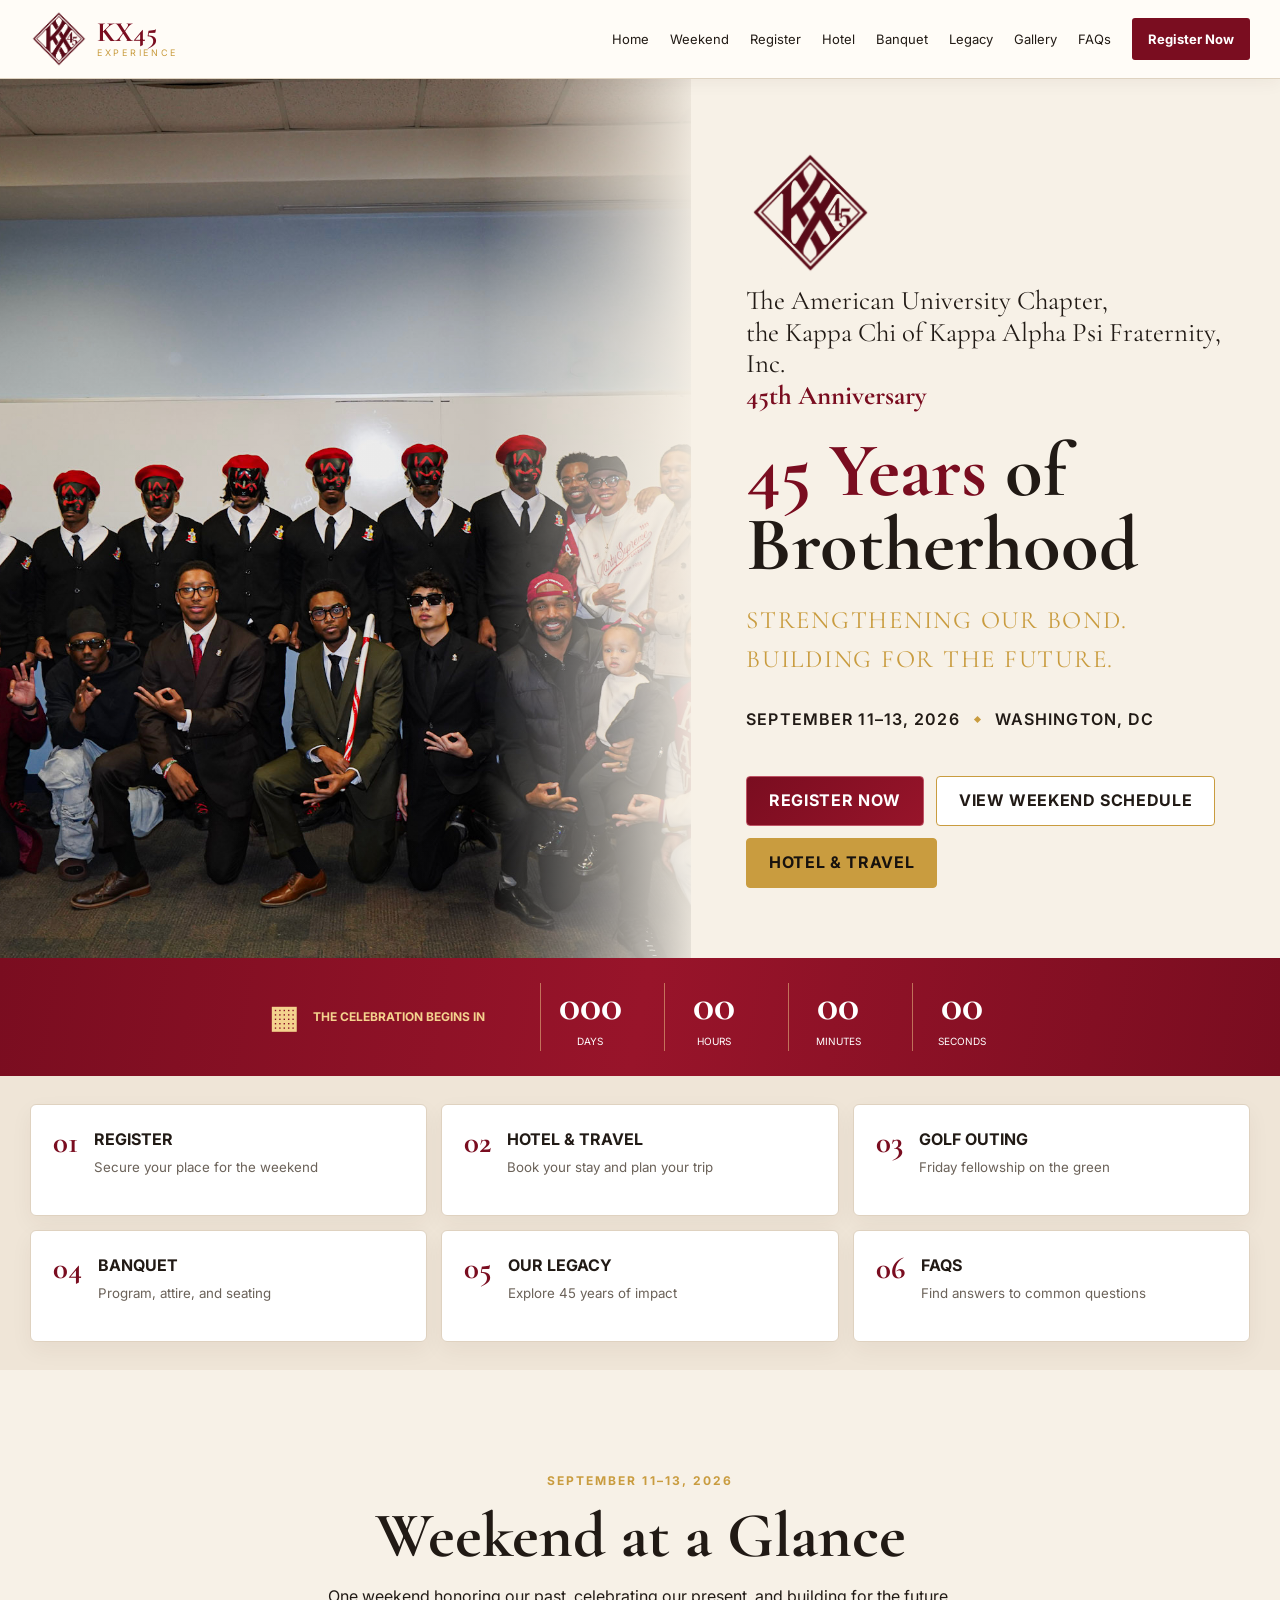
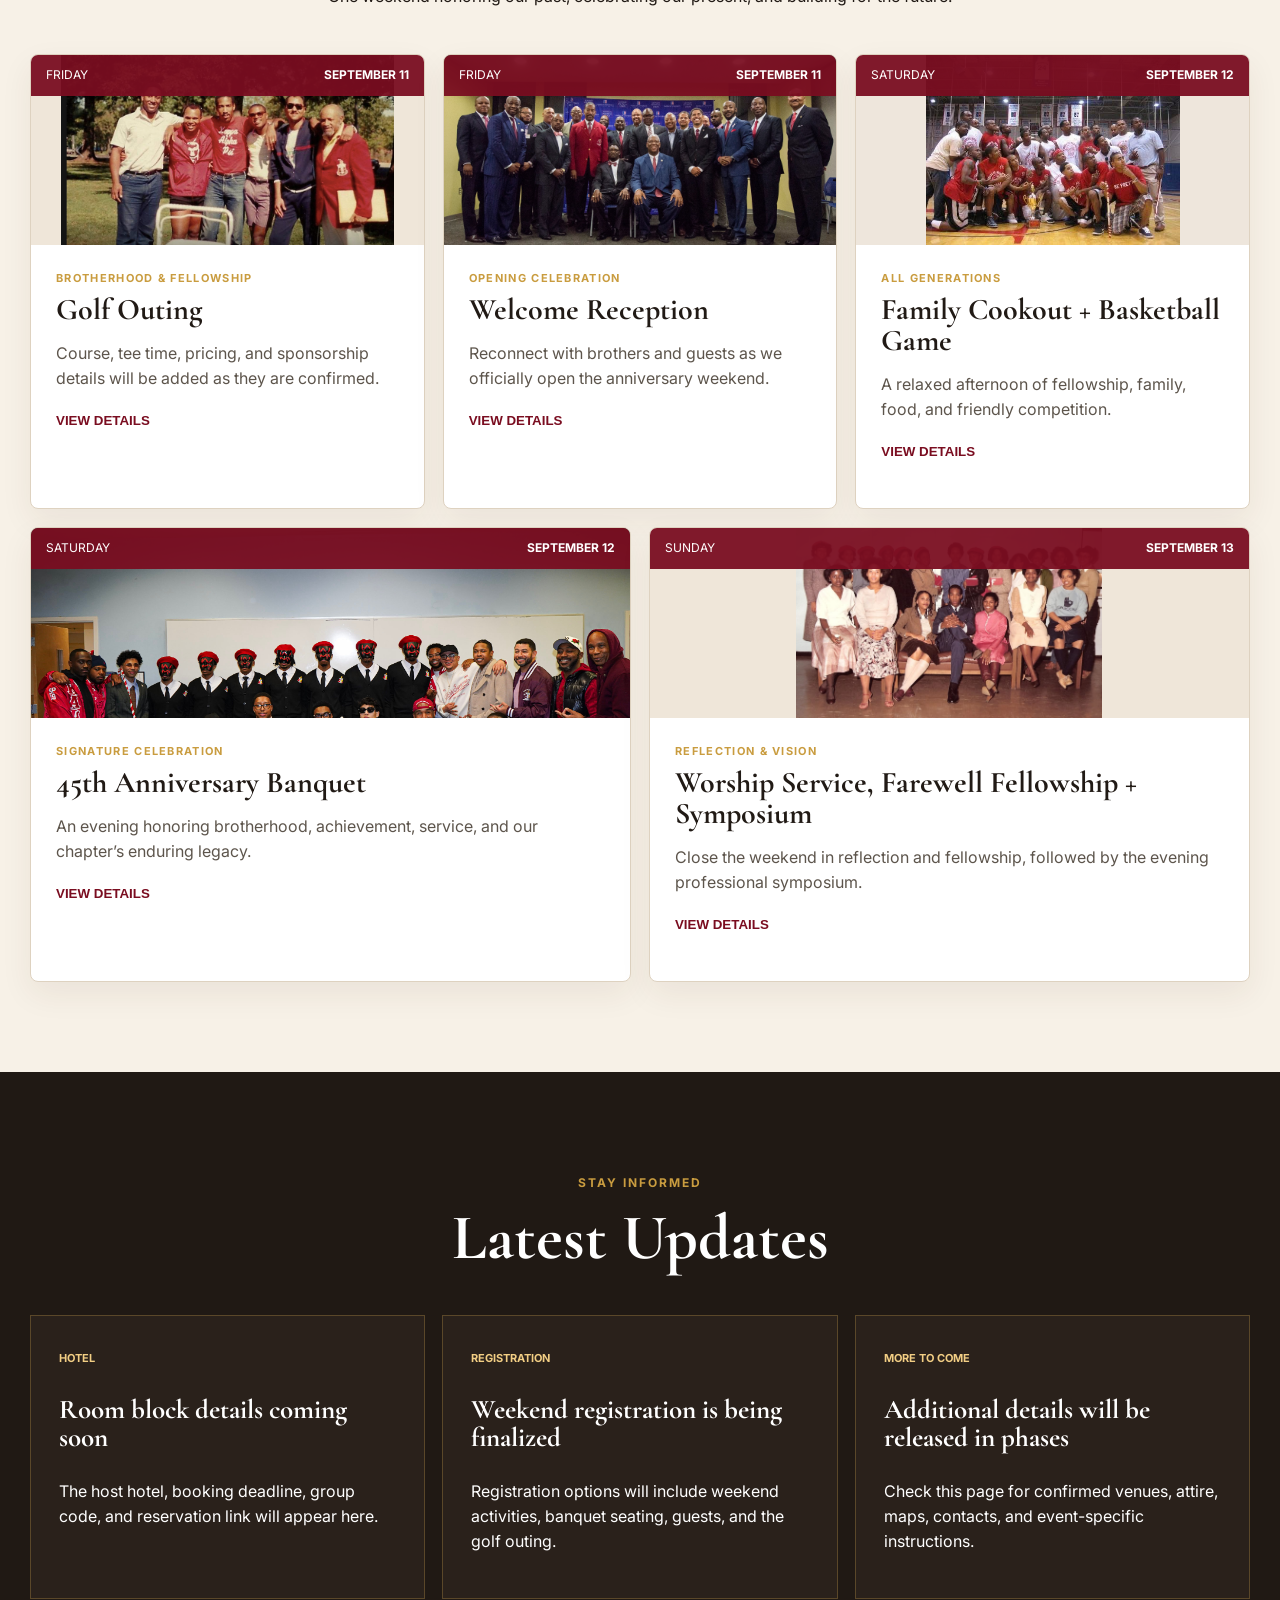
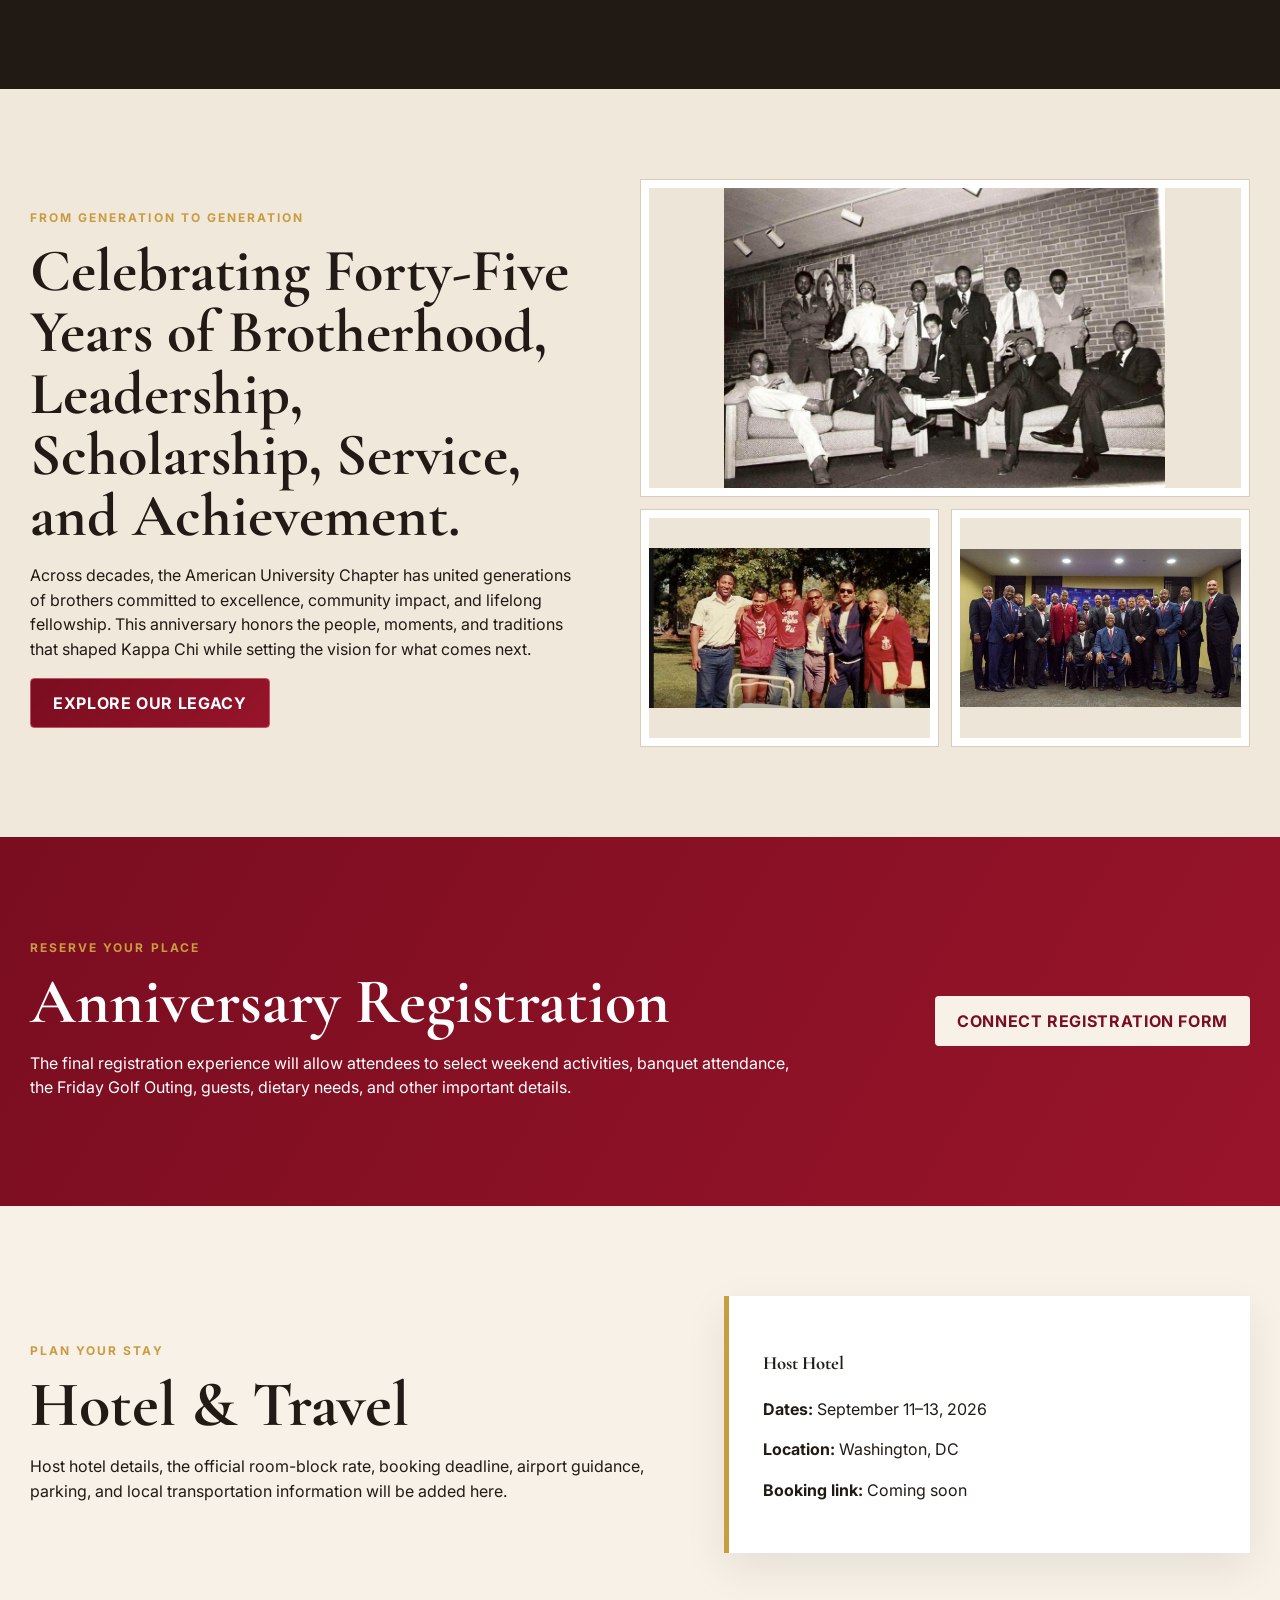
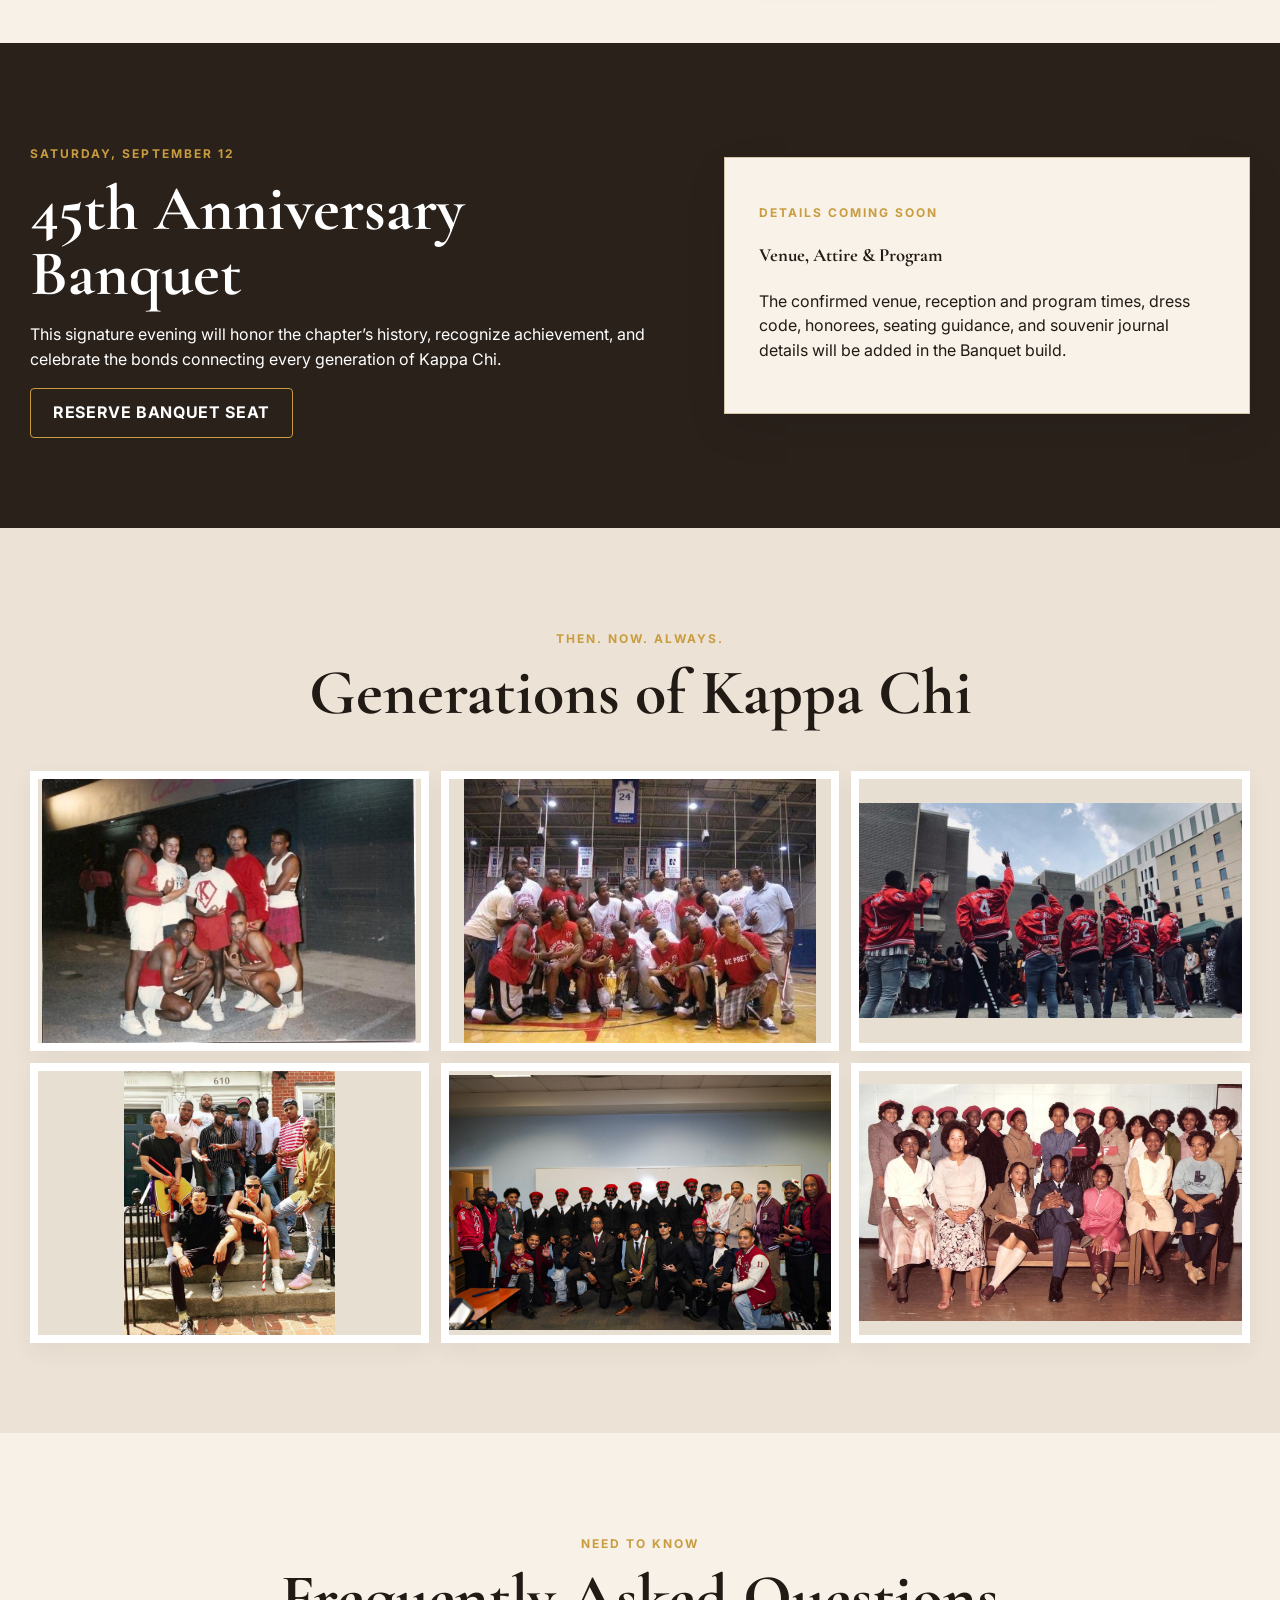
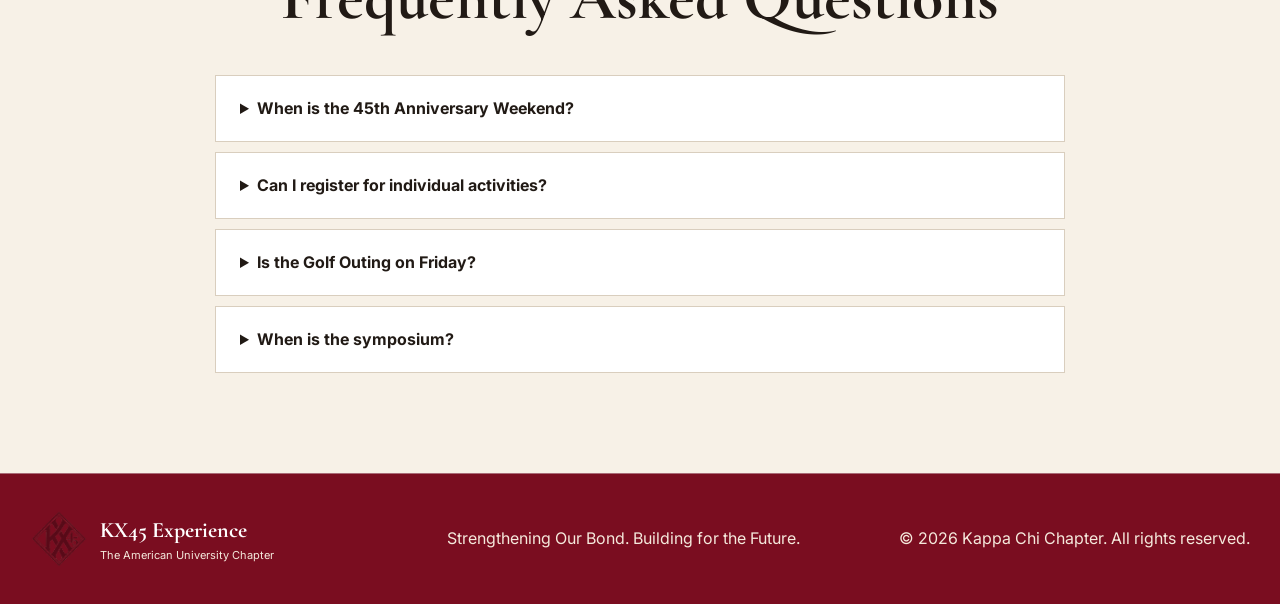
==== index.html @ 37401919 "Refine KX45 homepage visual design" ====
<!doctype html>
<html lang="en">
<head>
  <meta charset="utf-8">
  <meta name="viewport" content="width=device-width,initial-scale=1">
  <meta name="theme-color" content="#090909">
  <meta name="description" content="The official digital guide for the American University Chapter, the Kappa Chi of Kappa Alpha Psi Fraternity, Inc. 45th Anniversary Weekend.">
  <title>KX45 Experience | September 11–13, 2026</title>
  <link rel="preconnect" href="https://fonts.googleapis.com">
  <link rel="preconnect" href="https://fonts.gstatic.com" crossorigin>
  <link href="https://fonts.googleapis.com/css2?family=Cormorant+Garamond:wght@600;700&family=Inter:wght@400;500;600;700&display=swap" rel="stylesheet">
  <link rel="stylesheet" href="assets/styles.css">
  <script defer src="assets/script.js"></script>
</head>
<body>
<header class="site-header">
  <a class="brand" href="#home" aria-label="KX45 Experience home">
    <img src="assets/images/kx45-logo.png" alt="KX45 anniversary logo">
    <span><strong>KX45</strong><small>EXPERIENCE</small></span>
  </a>
  <button class="menu-toggle" aria-expanded="false" aria-controls="main-nav">Menu</button>
  <nav id="main-nav" class="main-nav" aria-label="Primary navigation">
    <a href="#home">Home</a>
    <a href="#schedule">Weekend</a>
    <a href="#registration">Register</a>
    <a href="#hotel">Hotel</a>
    <a href="#banquet">Banquet</a>
    <a href="#legacy">Legacy</a>
    <a href="#gallery">Gallery</a>
    <a href="#faqs">FAQs</a>
    <a class="nav-cta" href="#registration">Register Now</a>
  </nav>
</header>

<main>
<section id="home" class="hero">
  <div class="hero-image-wrap">
    <img src="assets/images/current-chapter.jpeg" alt="Kappa Chi chapter brothers gathered at American University">
    <div class="hero-image-fade"></div>
  </div>
  <div class="hero-content">
    <img class="hero-logo" src="assets/images/kx45-logo.png" alt="KX45 official 45th anniversary logo">
    <p class="official-title">The American University Chapter,<br>the Kappa Chi of Kappa Alpha Psi Fraternity, Inc.<br><strong>45th Anniversary</strong></p>
    <h1><span>45 Years</span> of Brotherhood</h1>
    <p class="theme">Strengthening Our Bond. Building for the Future.</p>
    <p class="event-meta"><span>September 11–13, 2026</span><i></i><span>Washington, DC</span></p>
    <div class="button-row">
      <a class="button primary" href="#registration">Register Now</a>
      <a class="button secondary dark-text" href="#schedule">View Weekend Schedule</a>
      <a class="button tertiary" href="#hotel">Hotel & Travel</a>
    </div>
  </div>
</section>

<section class="countdown" aria-label="Countdown to the anniversary weekend">
  <div class="countdown-label"><span class="calendar-icon">▦</span><p>The celebration begins in</p></div>
  <div class="countdown-grid" aria-live="polite">
    <div><strong id="days">000</strong><span>Days</span></div>
    <div><strong id="hours">00</strong><span>Hours</span></div>
    <div><strong id="minutes">00</strong><span>Minutes</span></div>
    <div><strong id="seconds">00</strong><span>Seconds</span></div>
  </div>
</section>

<section class="quick-links" aria-label="Quick access">
  <a href="#registration"><b>01</b><span><strong>Register</strong><small>Secure your place for the weekend</small></span></a>
  <a href="#hotel"><b>02</b><span><strong>Hotel & Travel</strong><small>Book your stay and plan your trip</small></span></a>
  <a href="#schedule"><b>03</b><span><strong>Golf Outing</strong><small>Friday fellowship on the green</small></span></a>
  <a href="#banquet"><b>04</b><span><strong>Banquet</strong><small>Program, attire, and seating</small></span></a>
  <a href="#legacy"><b>05</b><span><strong>Our Legacy</strong><small>Explore 45 years of impact</small></span></a>
  <a href="#faqs"><b>06</b><span><strong>FAQs</strong><small>Find answers to common questions</small></span></a>
</section>

<section id="schedule" class="section light-section">
  <div class="section-heading">
    <p class="eyebrow">September 11–13, 2026</p>
    <h2>Weekend at a Glance</h2>
    <p>One weekend honoring our past, celebrating our present, and building for the future.</p>
  </div>
  <div class="schedule-grid">
    <article class="event-card featured-photo photo-golf">
      <div class="event-day"><span>Friday</span><strong>September 11</strong></div>
      <div class="event-body">
        <p class="event-type">Brotherhood & Fellowship</p>
        <h3>Golf Outing</h3>
        <p>Course, tee time, pricing, and sponsorship details will be added as they are confirmed.</p>
        <button class="text-button" data-modal="golf">View details</button>
      </div>
    </article>
    <article class="event-card featured-photo photo-welcome">
      <div class="event-day"><span>Friday</span><strong>September 11</strong></div>
      <div class="event-body">
        <p class="event-type">Opening Celebration</p>
        <h3>Welcome Reception</h3>
        <p>Reconnect with brothers and guests as we officially open the anniversary weekend.</p>
        <button class="text-button" data-modal="welcome">View details</button>
      </div>
    </article>
    <article class="event-card featured-photo photo-family">
      <div class="event-day"><span>Saturday</span><strong>September 12</strong></div>
      <div class="event-body">
        <p class="event-type">All Generations</p>
        <h3>Family Cookout + Basketball Game</h3>
        <p>A relaxed afternoon of fellowship, family, food, and friendly competition.</p>
        <button class="text-button" data-modal="family">View details</button>
      </div>
    </article>
    <article class="event-card featured-photo photo-banquet">
      <div class="event-day"><span>Saturday</span><strong>September 12</strong></div>
      <div class="event-body">
        <p class="event-type">Signature Celebration</p>
        <h3>45th Anniversary Banquet</h3>
        <p>An evening honoring brotherhood, achievement, service, and our chapter’s enduring legacy.</p>
        <button class="text-button" data-modal="banquet">View details</button>
      </div>
    </article>
    <article class="event-card featured-photo photo-sunday">
      <div class="event-day"><span>Sunday</span><strong>September 13</strong></div>
      <div class="event-body">
        <p class="event-type">Reflection & Vision</p>
        <h3>Worship Service, Farewell Fellowship + Symposium</h3>
        <p>Close the weekend in reflection and fellowship, followed by the evening professional symposium.</p>
        <button class="text-button" data-modal="sunday">View details</button>
      </div>
    </article>
  </div>
</section>

<section class="updates section dark-section">
  <div class="section-heading light">
    <p class="eyebrow">Stay Informed</p>
    <h2>Latest Updates</h2>
  </div>
  <div class="updates-grid">
    <article><span>Hotel</span><h3>Room block details coming soon</h3><p>The host hotel, booking deadline, group code, and reservation link will appear here.</p></article>
    <article><span>Registration</span><h3>Weekend registration is being finalized</h3><p>Registration options will include weekend activities, banquet seating, guests, and the golf outing.</p></article>
    <article><span>More to Come</span><h3>Additional details will be released in phases</h3><p>Check this page for confirmed venues, attire, maps, contacts, and event-specific instructions.</p></article>
  </div>
</section>

<section id="legacy" class="section legacy-section">
  <div class="legacy-copy">
    <p class="eyebrow">From Generation to Generation</p>
    <h2>Celebrating Forty-Five Years of Brotherhood, Leadership, Scholarship, Service, and Achievement.</h2>
    <p>Across decades, the American University Chapter has united generations of brothers committed to excellence, community impact, and lifelong fellowship. This anniversary honors the people, moments, and traditions that shaped Kappa Chi while setting the vision for what comes next.</p>
    <a class="button primary" href="#gallery">Explore Our Legacy</a>
  </div>
  <div class="legacy-collage" aria-label="Historic and current chapter photographs">
    <figure class="legacy-wide"><img src="assets/images/historic-lounge.jpg" alt="Historic Kappa Chi chapter photograph"></figure>
    <figure><img src="assets/images/historic-park.png" alt="Historic outdoor brotherhood photograph"></figure>
    <figure><img src="assets/images/leadership.jpeg" alt="Chapter leadership group photograph"></figure>
  </div>
</section>

<section id="registration" class="section registration-section">
  <div>
    <p class="eyebrow">Reserve Your Place</p>
    <h2>Anniversary Registration</h2>
    <p>The final registration experience will allow attendees to select weekend activities, banquet attendance, the Friday Golf Outing, guests, dietary needs, and other important details.</p>
  </div>
  <a class="button light-button" href="https://forms.google.com" target="_blank" rel="noopener">Connect Registration Form</a>
</section>

<section id="hotel" class="section light-section">
  <div class="split">
    <div>
      <p class="eyebrow">Plan Your Stay</p>
      <h2>Hotel & Travel</h2>
      <p>Host hotel details, the official room-block rate, booking deadline, airport guidance, parking, and local transportation information will be added here.</p>
    </div>
    <div class="info-panel">
      <h3>Host Hotel</h3>
      <p><strong>Dates:</strong> September 11–13, 2026</p>
      <p><strong>Location:</strong> Washington, DC</p>
      <p><strong>Booking link:</strong> Coming soon</p>
    </div>
  </div>
</section>

<section id="banquet" class="section banquet-section">
  <div class="split">
    <div>
      <p class="eyebrow">Saturday, September 12</p>
      <h2>45th Anniversary Banquet</h2>
      <p>This signature evening will honor the chapter’s history, recognize achievement, and celebrate the bonds connecting every generation of Kappa Chi.</p>
      <a class="button secondary" href="#registration">Reserve Banquet Seat</a>
    </div>
    <div class="banquet-card">
      <p class="eyebrow">Details Coming Soon</p>
      <h3>Venue, Attire & Program</h3>
      <p>The confirmed venue, reception and program times, dress code, honorees, seating guidance, and souvenir journal details will be added in the Banquet build.</p>
    </div>
  </div>
</section>

<section id="gallery" class="section gallery-section">
  <div class="section-heading">
    <p class="eyebrow">Then. Now. Always.</p>
    <h2>Generations of Kappa Chi</h2>
  </div>
  <div class="gallery-grid">
    <img src="assets/images/historic-yard.jpg" alt="Historic chapter gathering">
    <img src="assets/images/basketball.png" alt="Chapter basketball championship team">
    <img src="assets/images/yard-show.png" alt="Chapter members performing outdoors">
    <img src="assets/images/current-steps.jpeg" alt="Current chapter members gathered on steps">
    <img src="assets/images/current-chapter.jpeg" alt="Multigenerational chapter photograph">
    <img src="assets/images/historic-group.jpeg" alt="Historic chapter and campus community photograph">
  </div>
</section>

<section id="faqs" class="section light-section faq-section">
  <div class="section-heading">
    <p class="eyebrow">Need to Know</p>
    <h2>Frequently Asked Questions</h2>
  </div>
  <div class="accordion">
    <details><summary>When is the 45th Anniversary Weekend?</summary><p>The anniversary weekend will take place September 11–13, 2026, in Washington, DC.</p></details>
    <details><summary>Can I register for individual activities?</summary><p>The final registration options will be confirmed during the Registration build.</p></details>
    <details><summary>Is the Golf Outing on Friday?</summary><p>Yes. The Golf Outing is scheduled for Friday, September 11, 2026.</p></details>
    <details><summary>When is the symposium?</summary><p>The professional symposium is scheduled for Sunday evening, September 13, 2026.</p></details>
  </div>
</section>
</main>

<footer>
  <div class="footer-brand">
    <img src="assets/images/kx45-logo.png" alt="">
    <div><strong>KX45 Experience</strong><span>The American University Chapter</span></div>
  </div>
  <p>Strengthening Our Bond. Building for the Future.</p>
  <p>© 2026 Kappa Chi Chapter. All rights reserved.</p>
</footer>

<dialog id="event-dialog">
  <button class="dialog-close" aria-label="Close">×</button>
  <div id="dialog-content"></div>
</dialog>
</body>
</html>
---- assets/styles.css ----
:root{--black:#0a0a0a;--charcoal:#171717;--crimson:#7a0d20;--crimson2:#97142a;--gold:#c99c3f;--cream:#f7f1e7;--cream2:#efe5d7;--white:#fff;--ink:#211a15;--muted:#6c6258;--max:1220px}
*{box-sizing:border-box}html{scroll-behavior:smooth}body{margin:0;font-family:Inter,Arial,sans-serif;background:var(--cream);color:var(--ink);line-height:1.55}h1,h2,h3{font-family:"Cormorant Garamond",Georgia,serif}a{color:inherit}.site-header{position:sticky;top:0;z-index:40;display:flex;align-items:center;justify-content:space-between;gap:24px;padding:10px max(18px,calc((100vw - var(--max))/2));background:rgba(255,252,247,.97);color:var(--ink);border-bottom:1px solid #dfd3c1;box-shadow:0 4px 16px rgba(50,30,15,.05)}.brand{display:flex;align-items:center;gap:9px;text-decoration:none}.brand img{width:58px;height:58px;object-fit:contain}.brand span{display:flex;flex-direction:column}.brand strong{font:700 28px/1 "Cormorant Garamond",serif;color:var(--crimson)}.brand small{font-size:9px;letter-spacing:.3em;color:var(--gold)}.main-nav{display:flex;align-items:center;gap:21px}.main-nav a{text-decoration:none;font-size:13px}.nav-cta{padding:11px 16px;border-radius:3px;background:var(--crimson);color:white;font-weight:700}.menu-toggle{display:none;background:none;color:var(--ink);border:1px solid #b8aa98;padding:8px 12px}
.hero{position:relative;min-height:740px;display:grid;grid-template-columns:minmax(0,1.08fr) minmax(430px,.92fr);overflow:hidden;background:var(--cream);color:var(--ink)}.hero-image-wrap{position:relative;min-height:740px;background:#d8cec0;overflow:hidden}.hero-image-wrap img{width:100%;height:100%;object-fit:cover;object-position:center 28%;display:block}.hero-image-fade{position:absolute;inset:0;background:linear-gradient(90deg,rgba(0,0,0,.06),rgba(0,0,0,.08) 70%,rgba(247,241,231,.92) 100%)}.hero-content{position:relative;z-index:2;display:flex;flex-direction:column;justify-content:center;align-items:flex-start;text-align:left;padding:70px max(28px,calc((100vw - var(--max))/2)) 70px 55px}.hero-logo{width:128px;max-height:128px;object-fit:contain;margin-bottom:8px}.official-title{font-family:"Cormorant Garamond",serif;font-size:clamp(19px,2.1vw,28px);line-height:1.18;margin:0 0 22px;max-width:620px}.official-title strong{color:var(--crimson)}.hero h1{font-size:clamp(48px,6vw,80px);line-height:.96;margin:0}.hero h1 span{color:var(--crimson)}.theme{font-family:"Cormorant Garamond",serif;text-transform:uppercase;letter-spacing:.07em;color:var(--gold);font-size:clamp(18px,2vw,25px);margin:20px 0 12px}.event-meta{display:flex;align-items:center;gap:15px;text-transform:uppercase;letter-spacing:.07em;font-weight:600}.event-meta i{width:5px;height:5px;background:var(--gold);transform:rotate(45deg)}.button-row{display:flex;flex-wrap:wrap;gap:12px;margin-top:28px}.button{display:inline-flex;align-items:center;justify-content:center;min-height:50px;padding:0 22px;text-decoration:none;text-transform:uppercase;letter-spacing:.04em;font-weight:700;border-radius:4px}.primary{background:linear-gradient(135deg,var(--crimson),var(--crimson2));color:white;border:1px solid #be5364}.secondary{background:transparent;color:white;border:1px solid var(--gold)}.dark-text{color:var(--ink);background:white}.tertiary{background:var(--gold);color:#17120e;border:1px solid var(--gold)}
.countdown{display:flex;justify-content:center;align-items:center;gap:55px;padding:25px;background:linear-gradient(100deg,#7a0d20,#98142a,#7a0d20);color:white}.countdown-label{display:flex;align-items:center;gap:15px;color:#f4d28e;text-transform:uppercase;font-size:12px;font-weight:700}.calendar-icon{font-size:31px}.countdown-grid{display:grid;grid-template-columns:repeat(4,1fr);gap:24px}.countdown-grid div{min-width:100px;text-align:center;border-left:1px solid rgba(244,210,142,.5)}.countdown-grid strong{display:block;font:700 44px/1 "Cormorant Garamond",serif}.countdown-grid span{text-transform:uppercase;font-size:10px}
.quick-links{display:grid;grid-template-columns:repeat(3,1fr);gap:14px;padding:28px max(18px,calc((100vw - var(--max))/2));background:var(--cream2)}.quick-links a{display:flex;align-items:flex-start;gap:16px;min-height:112px;padding:22px;background:white;color:var(--ink);text-decoration:none;border:1px solid #dfd2c0;border-radius:6px;box-shadow:0 8px 22px rgba(55,35,20,.05)}.quick-links b{font:700 31px/1 "Cormorant Garamond",serif;color:var(--crimson)}.quick-links span{display:flex;flex-direction:column}.quick-links strong{text-transform:uppercase}.quick-links small{margin-top:5px;color:#6b6259}
.section{padding:90px max(18px,calc((100vw - var(--max))/2))}.light-section{background:var(--cream)}.dark-section{background:#201914;color:white}.section-heading{text-align:center;max-width:740px;margin:0 auto 45px}.section-heading.light{color:white}.eyebrow{text-transform:uppercase;letter-spacing:.17em;color:var(--gold);font-size:12px;font-weight:700}.section h2{font-size:clamp(42px,5vw,64px);line-height:1.02;margin:8px 0 16px}.schedule-grid{display:grid;grid-template-columns:repeat(6,1fr);gap:18px}.event-card{grid-column:span 2;position:relative;overflow:hidden;min-height:455px;border-radius:8px;background:#fff;border:1px solid #ded2c0;box-shadow:0 12px 32px rgba(70,45,25,.07)}.event-card:nth-child(4),.event-card:nth-child(5){grid-column:span 3}.featured-photo:before{content:"";display:block;height:190px;background-color:#ddd;background-size:cover;background-repeat:no-repeat}.photo-golf:before{background-image:url("images/historic-park.png");background-size:contain;background-position:center;background-color:#efe6d9}.photo-welcome:before{background-image:url("images/leadership.jpeg");background-position:center 34%}.photo-family:before{background-image:url("images/basketball.png");background-size:contain;background-position:center;background-color:#eee6dc}.photo-banquet:before{background-image:url("images/current-chapter.jpeg");background-position:center 26%}.photo-sunday:before{background-image:url("images/historic-group.jpeg");background-size:contain;background-position:center;background-color:#efe6d9}.event-day{position:absolute;top:0;left:0;right:0;display:flex;justify-content:space-between;padding:11px 15px;background:rgba(122,13,32,.94);color:white;text-transform:uppercase;font-size:12px}.event-body{padding:25px}.event-type{margin:0;color:var(--gold);font-size:11px;text-transform:uppercase;letter-spacing:.12em;font-weight:700}.event-body h3{font-size:30px;line-height:1.04;margin:7px 0 12px}.event-body p:not(.event-type){color:#5d554c}.text-button{border:0;background:none;padding:0;color:var(--crimson);text-transform:uppercase;font-weight:700;cursor:pointer}
.updates-grid{display:grid;grid-template-columns:repeat(3,1fr);gap:17px}.updates-grid article{padding:28px;border:1px solid rgba(215,170,75,.28);background:#2a211b}.updates-grid span{color:#f2ce84;text-transform:uppercase;font-size:11px;font-weight:700}.updates-grid h3{font-size:27px;line-height:1.05}
.legacy-section{display:grid;grid-template-columns:1fr 1.1fr;gap:55px;align-items:center;background:#f1e8dc}.legacy-copy h2{font-size:clamp(40px,4.7vw,61px)}.legacy-collage{display:grid;grid-template-columns:1fr 1fr;gap:12px}.legacy-collage figure{margin:0;background:white;border:1px solid #d9ccba;padding:8px}.legacy-collage .legacy-wide{grid-column:1/-1}.legacy-collage img{width:100%;height:220px;object-fit:contain;display:block;background:#eee5d9}.legacy-collage .legacy-wide img{height:300px}.registration-section{display:flex;justify-content:space-between;align-items:center;gap:40px;background:linear-gradient(120deg,#7a0d20,#98142a);color:white}.registration-section>div{max-width:760px}.light-button{background:var(--cream);color:var(--crimson)}
.split{display:grid;grid-template-columns:1.1fr .9fr;gap:50px;align-items:center}.info-panel,.banquet-card{padding:34px;background:white;border-left:5px solid var(--gold);box-shadow:0 15px 40px rgba(0,0,0,.08)}.banquet-section{background:#2a211b;color:white}.banquet-card{background:#f8f2e8;color:var(--ink);border:1px solid #d8c5a7}.gallery-section{background:#ece3d6}.gallery-grid{display:grid;grid-template-columns:repeat(3,1fr);gap:12px}.gallery-grid img{width:100%;height:280px;object-fit:contain;background:#e8dfd3;border:8px solid white;box-shadow:0 8px 22px rgba(55,35,20,.06)}.accordion{max-width:850px;margin:auto}.accordion details{background:white;border:1px solid #d9cebe;padding:20px 24px;margin-bottom:10px}.accordion summary{cursor:pointer;font-weight:700}
footer{display:grid;grid-template-columns:1fr 1fr 1fr;align-items:center;gap:30px;padding:35px max(18px,calc((100vw - var(--max))/2));background:#7a0d20;color:#f5e9dc;border-top:1px solid #a96b76}.footer-brand{display:flex;align-items:center;gap:12px}.footer-brand img{width:58px}.footer-brand div{display:flex;flex-direction:column}.footer-brand strong{font-family:"Cormorant Garamond",serif;color:white;font-size:22px}.footer-brand span{font-size:11px}footer p:last-child{text-align:right}
dialog{width:min(620px,calc(100% - 30px));border:1px solid var(--gold);background:#fff;color:var(--ink);padding:34px}dialog::backdrop{background:rgba(0,0,0,.72)}.dialog-close{float:right;border:0;background:none;color:var(--ink);font-size:30px;cursor:pointer}
@media(max-width:970px){.menu-toggle{display:block}.main-nav{position:absolute;top:79px;left:0;right:0;display:none;flex-direction:column;align-items:stretch;padding:20px;background:#fff;border-bottom:1px solid #ddd}.main-nav.open{display:flex}.hero{grid-template-columns:1fr}.hero-image-wrap{min-height:460px}.hero-image-fade{background:linear-gradient(180deg,rgba(0,0,0,.02),rgba(247,241,231,.96))}.hero-content{padding:45px 28px 65px;align-items:center;text-align:center}.button-row{justify-content:center}.quick-links{grid-template-columns:repeat(2,1fr)}.schedule-grid{grid-template-columns:repeat(2,1fr)}.event-card,.event-card:nth-child(4),.event-card:nth-child(5){grid-column:span 1}.updates-grid,.legacy-section,.split{grid-template-columns:1fr}.registration-section{flex-direction:column;align-items:flex-start}.gallery-grid{grid-template-columns:repeat(2,1fr)}footer{grid-template-columns:1fr}footer p:last-child{text-align:left}}
@media(max-width:600px){.site-header{padding:8px 14px}.brand img{width:47px;height:47px}.brand strong{font-size:23px}.hero-image-wrap{min-height:330px}.hero-image-wrap img{object-position:center 28%}.hero-content{padding:35px 18px 55px}.hero-logo{width:105px}.official-title{font-size:18px}.hero h1{font-size:52px}.event-meta{flex-direction:column;gap:5px}.event-meta i{display:none}.button-row{display:grid;width:100%}.button{width:100%}.countdown{flex-direction:column;gap:10px}.countdown-grid{width:100%;gap:4px}.countdown-grid div{min-width:0}.countdown-grid strong{font-size:32px}.quick-links{grid-template-columns:1fr;padding:14px}.section{padding:65px 17px}.schedule-grid{grid-template-columns:1fr}.event-card{min-height:430px}.updates-grid{grid-template-columns:1fr}.legacy-collage{grid-template-columns:1fr}.legacy-collage .legacy-wide{grid-column:auto}.legacy-collage img,.legacy-collage .legacy-wide img{height:auto;max-height:320px}.gallery-grid{grid-template-columns:1fr}.gallery-grid img{height:auto;max-height:420px}}
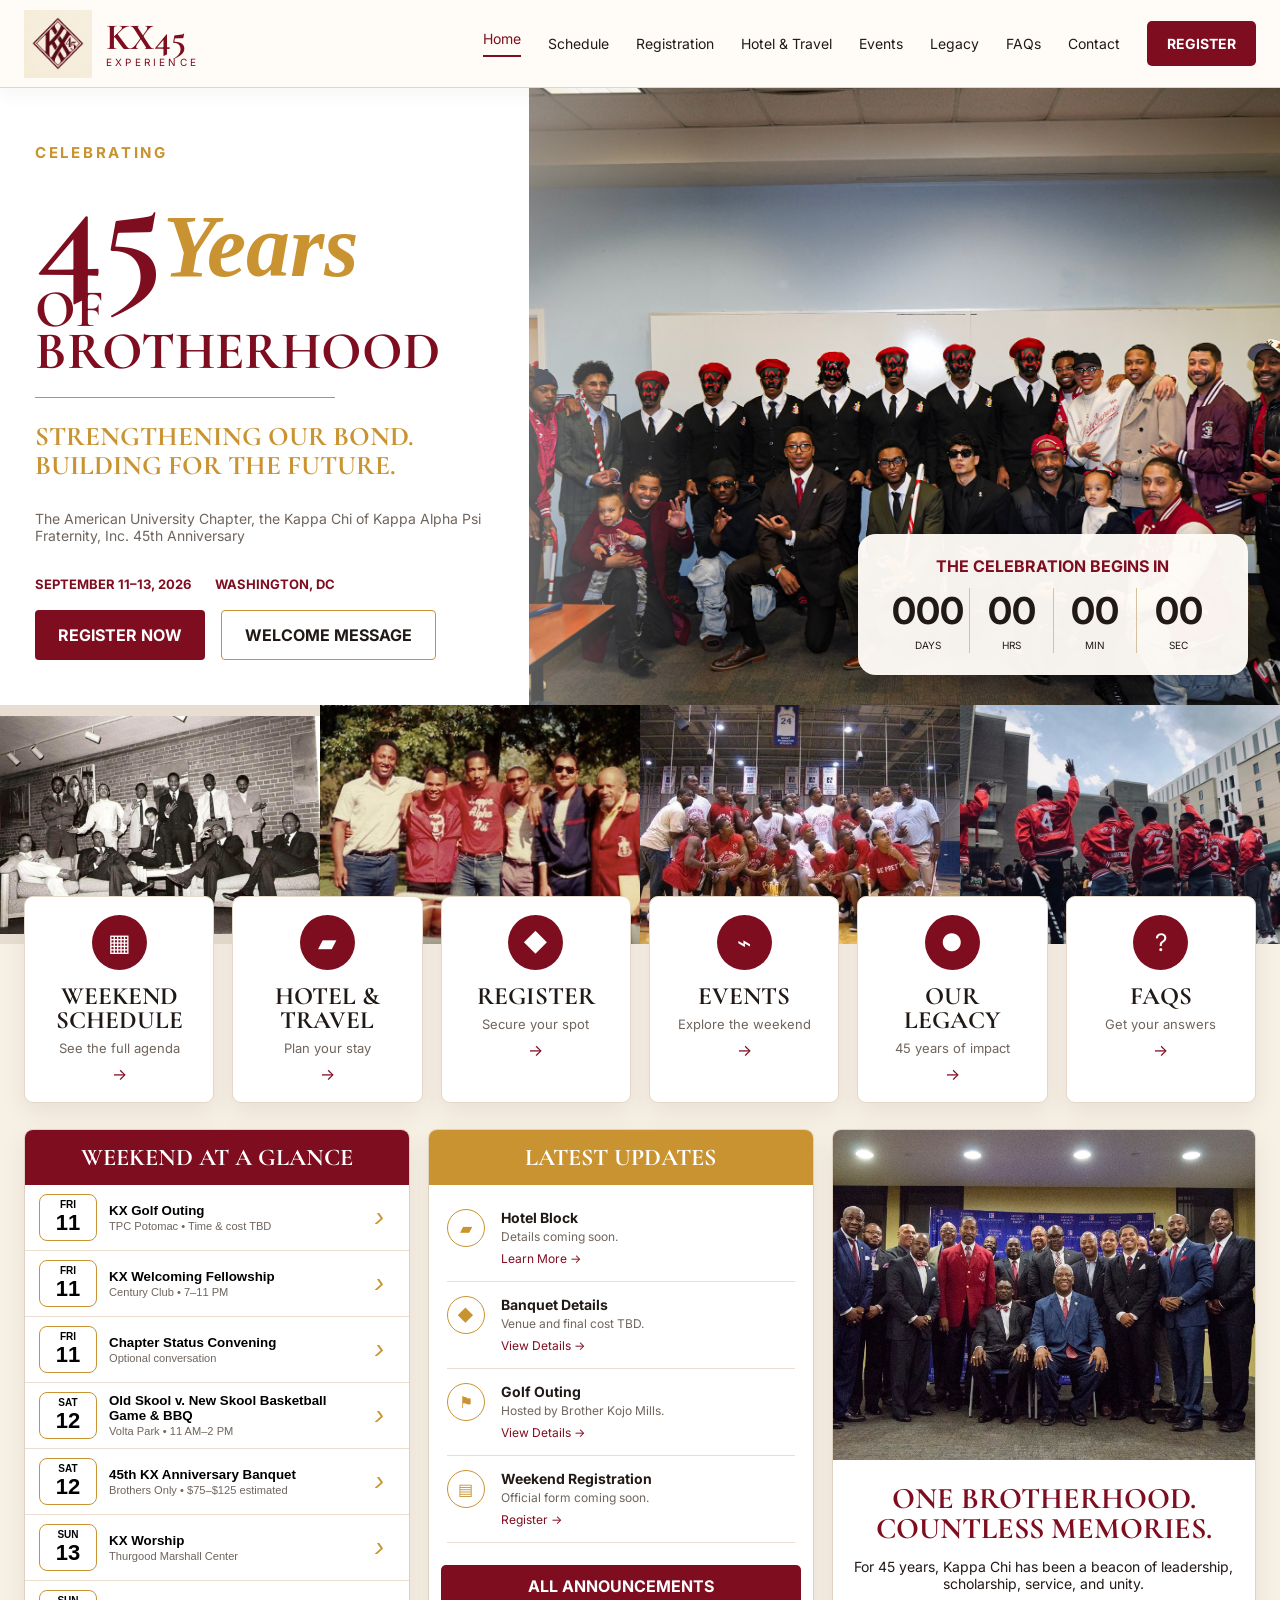
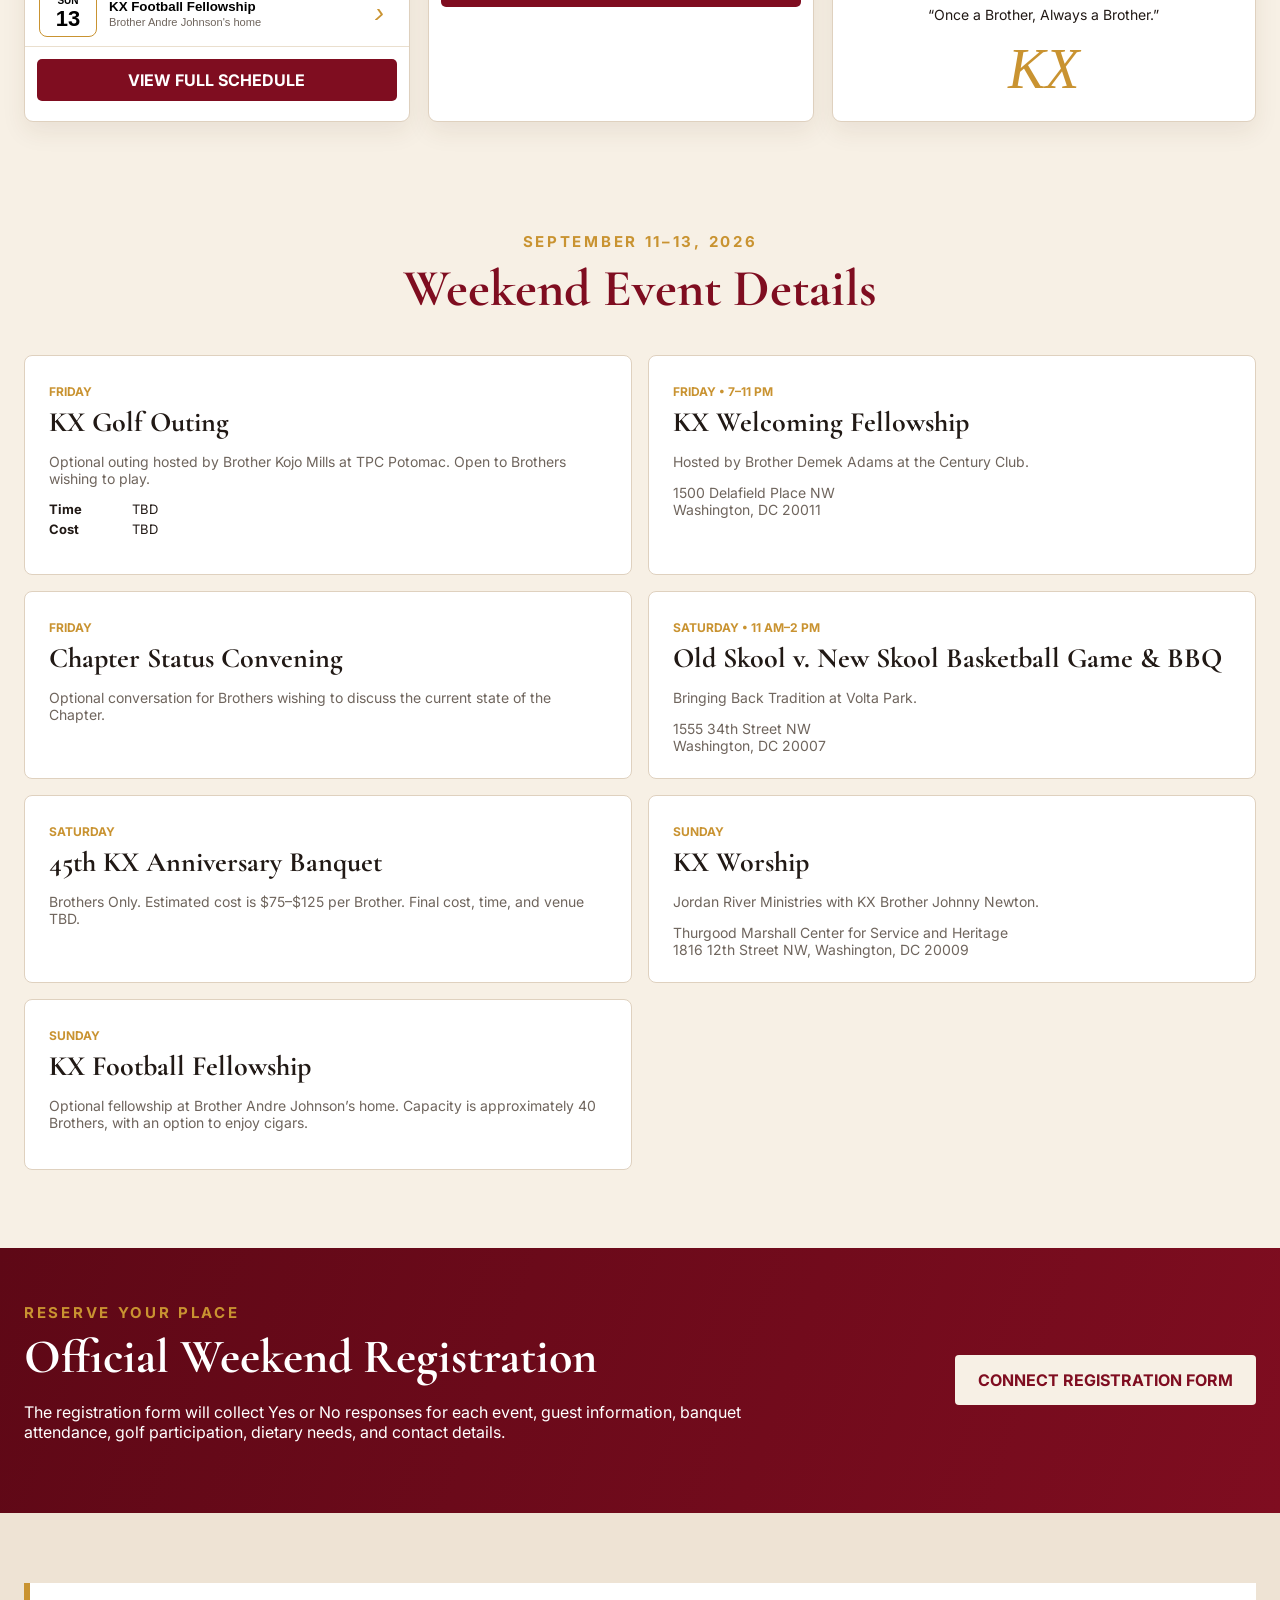
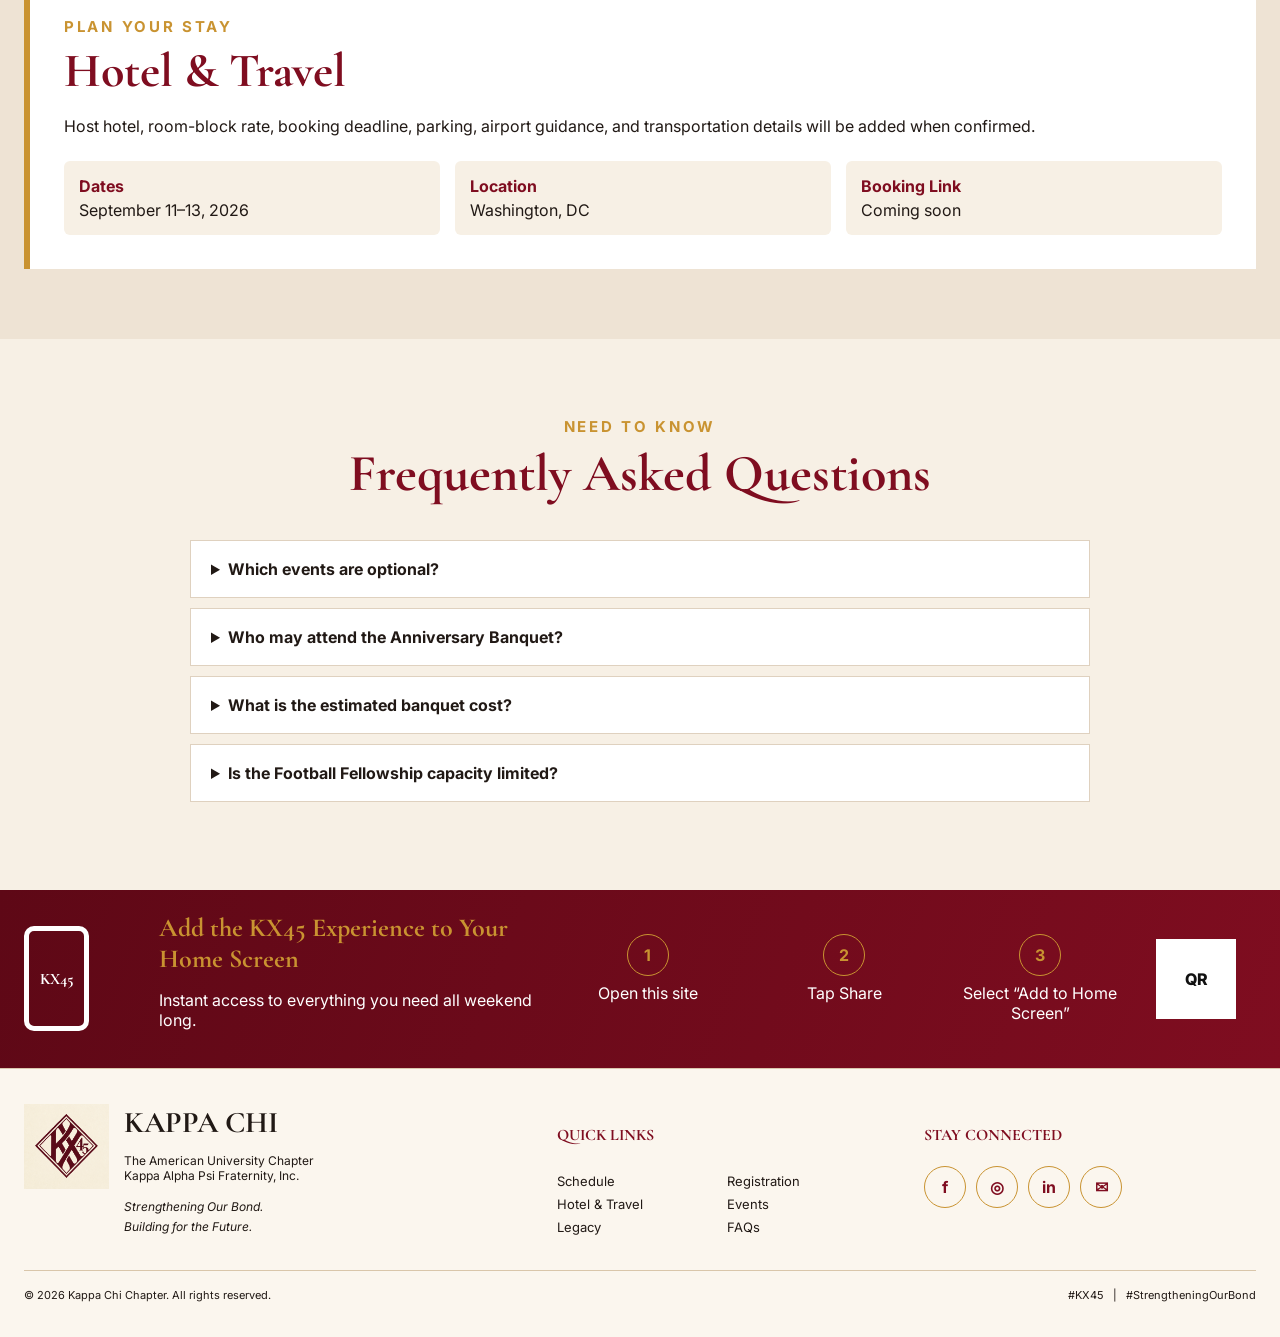
==== commit 88b78fc0: "Apply approved KX45 homepage template" ====
--- a/index.html
+++ b/index.html
@@ -3,9 +3,9 @@
 <head>
   <meta charset="utf-8">
   <meta name="viewport" content="width=device-width,initial-scale=1">
-  <meta name="theme-color" content="#090909">
+  <meta name="theme-color" content="#f7f1e7">
   <meta name="description" content="The official digital guide for the American University Chapter, the Kappa Chi of Kappa Alpha Psi Fraternity, Inc. 45th Anniversary Weekend.">
-  <title>KX45 Experience | September 11–13, 2026</title>
+  <title>KX45 Experience</title>
   <link rel="preconnect" href="https://fonts.googleapis.com">
   <link rel="preconnect" href="https://fonts.gstatic.com" crossorigin>
   <link href="https://fonts.googleapis.com/css2?family=Cormorant+Garamond:wght@600;700&family=Inter:wght@400;500;600;700&display=swap" rel="stylesheet">
@@ -13,222 +13,204 @@
   <script defer src="assets/script.js"></script>
 </head>
 <body>
+
 <header class="site-header">
-  <a class="brand" href="#home" aria-label="KX45 Experience home">
-    <img src="assets/images/kx45-logo.png" alt="KX45 anniversary logo">
-    <span><strong>KX45</strong><small>EXPERIENCE</small></span>
+  <a href="#home" class="brand">
+    <img src="assets/images/kx45-logo.jpg" alt="KX45 anniversary logo">
+    <div><strong>KX45</strong><span>EXPERIENCE</span></div>
   </a>
   <button class="menu-toggle" aria-expanded="false" aria-controls="main-nav">Menu</button>
-  <nav id="main-nav" class="main-nav" aria-label="Primary navigation">
-    <a href="#home">Home</a>
-    <a href="#schedule">Weekend</a>
-    <a href="#registration">Register</a>
-    <a href="#hotel">Hotel</a>
-    <a href="#banquet">Banquet</a>
+  <nav id="main-nav">
+    <a href="#home" class="active">Home</a>
+    <a href="#schedule">Schedule</a>
+    <a href="#registration">Registration</a>
+    <a href="#hotel">Hotel & Travel</a>
+    <a href="#events">Events</a>
     <a href="#legacy">Legacy</a>
-    <a href="#gallery">Gallery</a>
     <a href="#faqs">FAQs</a>
-    <a class="nav-cta" href="#registration">Register Now</a>
+    <a href="#contact">Contact</a>
+    <a href="#registration" class="header-cta">Register</a>
   </nav>
 </header>
 
 <main>
 <section id="home" class="hero">
-  <div class="hero-image-wrap">
-    <img src="assets/images/current-chapter.jpeg" alt="Kappa Chi chapter brothers gathered at American University">
-    <div class="hero-image-fade"></div>
-  </div>
-  <div class="hero-content">
-    <img class="hero-logo" src="assets/images/kx45-logo.png" alt="KX45 official 45th anniversary logo">
-    <p class="official-title">The American University Chapter,<br>the Kappa Chi of Kappa Alpha Psi Fraternity, Inc.<br><strong>45th Anniversary</strong></p>
-    <h1><span>45 Years</span> of Brotherhood</h1>
-    <p class="theme">Strengthening Our Bond. Building for the Future.</p>
-    <p class="event-meta"><span>September 11–13, 2026</span><i></i><span>Washington, DC</span></p>
-    <div class="button-row">
-      <a class="button primary" href="#registration">Register Now</a>
-      <a class="button secondary dark-text" href="#schedule">View Weekend Schedule</a>
-      <a class="button tertiary" href="#hotel">Hotel & Travel</a>
-    </div>
-  </div>
-</section>
-
-<section class="countdown" aria-label="Countdown to the anniversary weekend">
-  <div class="countdown-label"><span class="calendar-icon">▦</span><p>The celebration begins in</p></div>
-  <div class="countdown-grid" aria-live="polite">
-    <div><strong id="days">000</strong><span>Days</span></div>
-    <div><strong id="hours">00</strong><span>Hours</span></div>
-    <div><strong id="minutes">00</strong><span>Minutes</span></div>
-    <div><strong id="seconds">00</strong><span>Seconds</span></div>
-  </div>
-</section>
-
-<section class="quick-links" aria-label="Quick access">
-  <a href="#registration"><b>01</b><span><strong>Register</strong><small>Secure your place for the weekend</small></span></a>
-  <a href="#hotel"><b>02</b><span><strong>Hotel & Travel</strong><small>Book your stay and plan your trip</small></span></a>
-  <a href="#schedule"><b>03</b><span><strong>Golf Outing</strong><small>Friday fellowship on the green</small></span></a>
-  <a href="#banquet"><b>04</b><span><strong>Banquet</strong><small>Program, attire, and seating</small></span></a>
-  <a href="#legacy"><b>05</b><span><strong>Our Legacy</strong><small>Explore 45 years of impact</small></span></a>
-  <a href="#faqs"><b>06</b><span><strong>FAQs</strong><small>Find answers to common questions</small></span></a>
-</section>
-
-<section id="schedule" class="section light-section">
+  <div class="hero-copy">
+    <p class="eyebrow">Celebrating</p>
+    <h1><span>45</span><em>Years</em><strong>of Brotherhood</strong></h1>
+    <div class="divider"></div>
+    <p class="theme">Strengthening Our Bond.<br>Building for the Future.</p>
+    <p class="official-name">The American University Chapter, the Kappa Chi of Kappa Alpha Psi Fraternity, Inc. 45th Anniversary</p>
+    <div class="hero-meta">
+      <span>September 11–13, 2026</span>
+      <span>Washington, DC</span>
+    </div>
+    <div class="hero-actions">
+      <a href="#registration" class="button primary">Register Now</a>
+      <a href="#welcome" class="button outline">Welcome Message</a>
+    </div>
+  </div>
+
+  <div class="hero-photo">
+    <img src="assets/images/current-chapter.jpeg" alt="Kappa Chi chapter brothers gathered together">
+    <div class="countdown-card">
+      <p>The celebration begins in</p>
+      <div class="countdown-grid">
+        <div><strong id="days">000</strong><span>Days</span></div>
+        <div><strong id="hours">00</strong><span>Hrs</span></div>
+        <div><strong id="minutes">00</strong><span>Min</span></div>
+        <div><strong id="seconds">00</strong><span>Sec</span></div>
+      </div>
+    </div>
+  </div>
+</section>
+
+<section class="photo-strip" aria-label="Kappa Chi chapter history">
+  <img src="assets/images/historic-lounge.jpg" alt="Historic chapter photograph">
+  <img src="assets/images/historic-park.png" alt="Historic outdoor brotherhood photograph">
+  <img src="assets/images/basketball.png" alt="Chapter basketball team">
+  <img src="assets/images/yard-show.png" alt="Chapter members at a yard show">
+</section>
+
+<section class="quick-access" aria-label="Quick access">
+  <a href="#schedule" class="quick-card"><div class="icon">▦</div><h3>Weekend Schedule</h3><p>See the full agenda</p><span>→</span></a>
+  <a href="#hotel" class="quick-card"><div class="icon">▰</div><h3>Hotel & Travel</h3><p>Plan your stay</p><span>→</span></a>
+  <a href="#registration" class="quick-card"><div class="icon">◆</div><h3>Register</h3><p>Secure your spot</p><span>→</span></a>
+  <a href="#events" class="quick-card"><div class="icon">⌁</div><h3>Events</h3><p>Explore the weekend</p><span>→</span></a>
+  <a href="#legacy" class="quick-card"><div class="icon">●</div><h3>Our Legacy</h3><p>45 years of impact</p><span>→</span></a>
+  <a href="#faqs" class="quick-card"><div class="icon">?</div><h3>FAQs</h3><p>Get your answers</p><span>→</span></a>
+</section>
+
+<section class="dashboard">
+  <div id="schedule" class="panel schedule-panel">
+    <div class="panel-title burgundy">Weekend at a Glance</div>
+    <div class="event-list">
+      <button data-modal="golf"><time><b>Fri</b><strong>11</strong></time><span><b>KX Golf Outing</b><small>TPC Potomac • Time & cost TBD</small></span><i>›</i></button>
+      <button data-modal="welcome"><time><b>Fri</b><strong>11</strong></time><span><b>KX Welcoming Fellowship</b><small>Century Club • 7–11 PM</small></span><i>›</i></button>
+      <button data-modal="convening"><time><b>Fri</b><strong>11</strong></time><span><b>Chapter Status Convening</b><small>Optional conversation</small></span><i>›</i></button>
+      <button data-modal="family"><time><b>Sat</b><strong>12</strong></time><span><b>Old Skool v. New Skool Basketball Game & BBQ</b><small>Volta Park • 11 AM–2 PM</small></span><i>›</i></button>
+      <button data-modal="banquet"><time><b>Sat</b><strong>12</strong></time><span><b>45th KX Anniversary Banquet</b><small>Brothers Only • $75–$125 estimated</small></span><i>›</i></button>
+      <button data-modal="worship"><time><b>Sun</b><strong>13</strong></time><span><b>KX Worship</b><small>Thurgood Marshall Center</small></span><i>›</i></button>
+      <button data-modal="football"><time><b>Sun</b><strong>13</strong></time><span><b>KX Football Fellowship</b><small>Brother Andre Johnson's home</small></span><i>›</i></button>
+    </div>
+    <a href="#events" class="panel-button">View Full Schedule</a>
+  </div>
+
+  <div class="panel updates-panel">
+    <div class="panel-title gold">Latest Updates</div>
+    <div class="update-list">
+      <article><span>▰</span><div><h4>Hotel Block</h4><p>Details coming soon.</p><a href="#hotel">Learn More →</a></div></article>
+      <article><span>◆</span><div><h4>Banquet Details</h4><p>Venue and final cost TBD.</p><a href="#events">View Details →</a></div></article>
+      <article><span>⚑</span><div><h4>Golf Outing</h4><p>Hosted by Brother Kojo Mills.</p><a href="#events">View Details →</a></div></article>
+      <article><span>▤</span><div><h4>Weekend Registration</h4><p>Official form coming soon.</p><a href="#registration">Register →</a></div></article>
+    </div>
+    <a href="#updates" class="panel-button">All Announcements</a>
+  </div>
+
+  <div id="legacy" class="panel legacy-panel">
+    <img src="assets/images/leadership.jpeg" alt="Kappa Chi chapter leadership">
+    <div class="legacy-copy">
+      <h3>One Brotherhood.<br>Countless Memories.</h3>
+      <p>For 45 years, Kappa Chi has been a beacon of leadership, scholarship, service, and unity.</p>
+      <blockquote>“Once a Brother, Always a Brother.”</blockquote>
+      <span class="signature">KX</span>
+    </div>
+  </div>
+</section>
+
+<section id="events" class="events-section">
   <div class="section-heading">
     <p class="eyebrow">September 11–13, 2026</p>
-    <h2>Weekend at a Glance</h2>
-    <p>One weekend honoring our past, celebrating our present, and building for the future.</p>
-  </div>
-  <div class="schedule-grid">
-    <article class="event-card featured-photo photo-golf">
-      <div class="event-day"><span>Friday</span><strong>September 11</strong></div>
-      <div class="event-body">
-        <p class="event-type">Brotherhood & Fellowship</p>
-        <h3>Golf Outing</h3>
-        <p>Course, tee time, pricing, and sponsorship details will be added as they are confirmed.</p>
-        <button class="text-button" data-modal="golf">View details</button>
-      </div>
-    </article>
-    <article class="event-card featured-photo photo-welcome">
-      <div class="event-day"><span>Friday</span><strong>September 11</strong></div>
-      <div class="event-body">
-        <p class="event-type">Opening Celebration</p>
-        <h3>Welcome Reception</h3>
-        <p>Reconnect with brothers and guests as we officially open the anniversary weekend.</p>
-        <button class="text-button" data-modal="welcome">View details</button>
-      </div>
-    </article>
-    <article class="event-card featured-photo photo-family">
-      <div class="event-day"><span>Saturday</span><strong>September 12</strong></div>
-      <div class="event-body">
-        <p class="event-type">All Generations</p>
-        <h3>Family Cookout + Basketball Game</h3>
-        <p>A relaxed afternoon of fellowship, family, food, and friendly competition.</p>
-        <button class="text-button" data-modal="family">View details</button>
-      </div>
-    </article>
-    <article class="event-card featured-photo photo-banquet">
-      <div class="event-day"><span>Saturday</span><strong>September 12</strong></div>
-      <div class="event-body">
-        <p class="event-type">Signature Celebration</p>
-        <h3>45th Anniversary Banquet</h3>
-        <p>An evening honoring brotherhood, achievement, service, and our chapter’s enduring legacy.</p>
-        <button class="text-button" data-modal="banquet">View details</button>
-      </div>
-    </article>
-    <article class="event-card featured-photo photo-sunday">
-      <div class="event-day"><span>Sunday</span><strong>September 13</strong></div>
-      <div class="event-body">
-        <p class="event-type">Reflection & Vision</p>
-        <h3>Worship Service, Farewell Fellowship + Symposium</h3>
-        <p>Close the weekend in reflection and fellowship, followed by the evening professional symposium.</p>
-        <button class="text-button" data-modal="sunday">View details</button>
-      </div>
-    </article>
-  </div>
-</section>
-
-<section class="updates section dark-section">
-  <div class="section-heading light">
-    <p class="eyebrow">Stay Informed</p>
-    <h2>Latest Updates</h2>
-  </div>
-  <div class="updates-grid">
-    <article><span>Hotel</span><h3>Room block details coming soon</h3><p>The host hotel, booking deadline, group code, and reservation link will appear here.</p></article>
-    <article><span>Registration</span><h3>Weekend registration is being finalized</h3><p>Registration options will include weekend activities, banquet seating, guests, and the golf outing.</p></article>
-    <article><span>More to Come</span><h3>Additional details will be released in phases</h3><p>Check this page for confirmed venues, attire, maps, contacts, and event-specific instructions.</p></article>
-  </div>
-</section>
-
-<section id="legacy" class="section legacy-section">
-  <div class="legacy-copy">
-    <p class="eyebrow">From Generation to Generation</p>
-    <h2>Celebrating Forty-Five Years of Brotherhood, Leadership, Scholarship, Service, and Achievement.</h2>
-    <p>Across decades, the American University Chapter has united generations of brothers committed to excellence, community impact, and lifelong fellowship. This anniversary honors the people, moments, and traditions that shaped Kappa Chi while setting the vision for what comes next.</p>
-    <a class="button primary" href="#gallery">Explore Our Legacy</a>
-  </div>
-  <div class="legacy-collage" aria-label="Historic and current chapter photographs">
-    <figure class="legacy-wide"><img src="assets/images/historic-lounge.jpg" alt="Historic Kappa Chi chapter photograph"></figure>
-    <figure><img src="assets/images/historic-park.png" alt="Historic outdoor brotherhood photograph"></figure>
-    <figure><img src="assets/images/leadership.jpeg" alt="Chapter leadership group photograph"></figure>
-  </div>
-</section>
-
-<section id="registration" class="section registration-section">
+    <h2>Weekend Event Details</h2>
+  </div>
+
+  <div class="event-detail-grid">
+    <article>
+      <span>Friday</span><h3>KX Golf Outing</h3>
+      <p>Optional outing hosted by Brother Kojo Mills at TPC Potomac. Open to Brothers wishing to play.</p>
+      <dl><dt>Time</dt><dd>TBD</dd><dt>Cost</dt><dd>TBD</dd></dl>
+    </article>
+    <article>
+      <span>Friday • 7–11 PM</span><h3>KX Welcoming Fellowship</h3>
+      <p>Hosted by Brother Demek Adams at the Century Club.</p>
+      <address>1500 Delafield Place NW<br>Washington, DC 20011</address>
+    </article>
+    <article>
+      <span>Friday</span><h3>Chapter Status Convening</h3>
+      <p>Optional conversation for Brothers wishing to discuss the current state of the Chapter.</p>
+    </article>
+    <article>
+      <span>Saturday • 11 AM–2 PM</span><h3>Old Skool v. New Skool Basketball Game & BBQ</h3>
+      <p>Bringing Back Tradition at Volta Park.</p>
+      <address>1555 34th Street NW<br>Washington, DC 20007</address>
+    </article>
+    <article>
+      <span>Saturday</span><h3>45th KX Anniversary Banquet</h3>
+      <p>Brothers Only. Estimated cost is $75–$125 per Brother. Final cost, time, and venue TBD.</p>
+    </article>
+    <article>
+      <span>Sunday</span><h3>KX Worship</h3>
+      <p>Jordan River Ministries with KX Brother Johnny Newton.</p>
+      <address>Thurgood Marshall Center for Service and Heritage<br>1816 12th Street NW, Washington, DC 20009</address>
+    </article>
+    <article>
+      <span>Sunday</span><h3>KX Football Fellowship</h3>
+      <p>Optional fellowship at Brother Andre Johnson’s home. Capacity is approximately 40 Brothers, with an option to enjoy cigars.</p>
+    </article>
+  </div>
+</section>
+
+<section id="registration" class="registration-section">
   <div>
     <p class="eyebrow">Reserve Your Place</p>
-    <h2>Anniversary Registration</h2>
-    <p>The final registration experience will allow attendees to select weekend activities, banquet attendance, the Friday Golf Outing, guests, dietary needs, and other important details.</p>
-  </div>
-  <a class="button light-button" href="https://forms.google.com" target="_blank" rel="noopener">Connect Registration Form</a>
-</section>
-
-<section id="hotel" class="section light-section">
-  <div class="split">
-    <div>
-      <p class="eyebrow">Plan Your Stay</p>
-      <h2>Hotel & Travel</h2>
-      <p>Host hotel details, the official room-block rate, booking deadline, airport guidance, parking, and local transportation information will be added here.</p>
-    </div>
-    <div class="info-panel">
-      <h3>Host Hotel</h3>
-      <p><strong>Dates:</strong> September 11–13, 2026</p>
-      <p><strong>Location:</strong> Washington, DC</p>
-      <p><strong>Booking link:</strong> Coming soon</p>
-    </div>
-  </div>
-</section>
-
-<section id="banquet" class="section banquet-section">
-  <div class="split">
-    <div>
-      <p class="eyebrow">Saturday, September 12</p>
-      <h2>45th Anniversary Banquet</h2>
-      <p>This signature evening will honor the chapter’s history, recognize achievement, and celebrate the bonds connecting every generation of Kappa Chi.</p>
-      <a class="button secondary" href="#registration">Reserve Banquet Seat</a>
-    </div>
-    <div class="banquet-card">
-      <p class="eyebrow">Details Coming Soon</p>
-      <h3>Venue, Attire & Program</h3>
-      <p>The confirmed venue, reception and program times, dress code, honorees, seating guidance, and souvenir journal details will be added in the Banquet build.</p>
-    </div>
-  </div>
-</section>
-
-<section id="gallery" class="section gallery-section">
-  <div class="section-heading">
-    <p class="eyebrow">Then. Now. Always.</p>
-    <h2>Generations of Kappa Chi</h2>
-  </div>
-  <div class="gallery-grid">
-    <img src="assets/images/historic-yard.jpg" alt="Historic chapter gathering">
-    <img src="assets/images/basketball.png" alt="Chapter basketball championship team">
-    <img src="assets/images/yard-show.png" alt="Chapter members performing outdoors">
-    <img src="assets/images/current-steps.jpeg" alt="Current chapter members gathered on steps">
-    <img src="assets/images/current-chapter.jpeg" alt="Multigenerational chapter photograph">
-    <img src="assets/images/historic-group.jpeg" alt="Historic chapter and campus community photograph">
-  </div>
-</section>
-
-<section id="faqs" class="section light-section faq-section">
+    <h2>Official Weekend Registration</h2>
+    <p>The registration form will collect Yes or No responses for each event, guest information, banquet attendance, golf participation, dietary needs, and contact details.</p>
+  </div>
+  <a href="https://forms.google.com" target="_blank" rel="noopener" class="button cream-button">Connect Registration Form</a>
+</section>
+
+<section id="hotel" class="hotel-section">
+  <div class="hotel-card">
+    <p class="eyebrow">Plan Your Stay</p>
+    <h2>Hotel & Travel</h2>
+    <p>Host hotel, room-block rate, booking deadline, parking, airport guidance, and transportation details will be added when confirmed.</p>
+    <div class="hotel-meta">
+      <span><b>Dates</b>September 11–13, 2026</span>
+      <span><b>Location</b>Washington, DC</span>
+      <span><b>Booking Link</b>Coming soon</span>
+    </div>
+  </div>
+</section>
+
+<section id="faqs" class="faq-section">
   <div class="section-heading">
     <p class="eyebrow">Need to Know</p>
     <h2>Frequently Asked Questions</h2>
   </div>
-  <div class="accordion">
-    <details><summary>When is the 45th Anniversary Weekend?</summary><p>The anniversary weekend will take place September 11–13, 2026, in Washington, DC.</p></details>
-    <details><summary>Can I register for individual activities?</summary><p>The final registration options will be confirmed during the Registration build.</p></details>
-    <details><summary>Is the Golf Outing on Friday?</summary><p>Yes. The Golf Outing is scheduled for Friday, September 11, 2026.</p></details>
-    <details><summary>When is the symposium?</summary><p>The professional symposium is scheduled for Sunday evening, September 13, 2026.</p></details>
-  </div>
+  <div class="faq-list">
+    <details><summary>Which events are optional?</summary><p>The Golf Outing, Chapter Status Convening, and Football Fellowship are optional opportunities.</p></details>
+    <details><summary>Who may attend the Anniversary Banquet?</summary><p>The banquet is currently planned as a Brothers-only event.</p></details>
+    <details><summary>What is the estimated banquet cost?</summary><p>The current estimate is $75–$125 per Brother. Final cost is TBD.</p></details>
+    <details><summary>Is the Football Fellowship capacity limited?</summary><p>Yes. Capacity is approximately 40 Brothers.</p></details>
+  </div>
+</section>
+
+<section class="home-screen">
+  <div class="phone">KX45</div>
+  <div class="home-copy"><h3>Add the KX45 Experience to Your Home Screen</h3><p>Instant access to everything you need all weekend long.</p></div>
+  <div class="steps"><span><b>1</b>Open this site</span><span><b>2</b>Tap Share</span><span><b>3</b>Select “Add to Home Screen”</span></div>
+  <div class="qr">QR</div>
 </section>
 </main>
 
-<footer>
+<footer id="contact">
   <div class="footer-brand">
-    <img src="assets/images/kx45-logo.png" alt="">
-    <div><strong>KX45 Experience</strong><span>The American University Chapter</span></div>
-  </div>
-  <p>Strengthening Our Bond. Building for the Future.</p>
-  <p>© 2026 Kappa Chi Chapter. All rights reserved.</p>
+    <img src="assets/images/kx45-logo.jpg" alt="">
+    <div><h3>Kappa Chi</h3><p>The American University Chapter<br>Kappa Alpha Psi Fraternity, Inc.</p><em>Strengthening Our Bond.<br>Building for the Future.</em></div>
+  </div>
+  <div class="footer-links"><h4>Quick Links</h4><a href="#schedule">Schedule</a><a href="#registration">Registration</a><a href="#hotel">Hotel & Travel</a><a href="#events">Events</a><a href="#legacy">Legacy</a><a href="#faqs">FAQs</a></div>
+  <div class="social"><h4>Stay Connected</h4><div><span>f</span><span>◎</span><span>in</span><span>✉</span></div></div>
+  <div class="copyright">© 2026 Kappa Chi Chapter. All rights reserved. <span>#KX45 &nbsp; | &nbsp; #StrengtheningOurBond</span></div>
 </footer>
 
 <dialog id="event-dialog">
--- a/assets/styles.css
+++ b/assets/styles.css
@@ -1,13 +1,13 @@
-:root{--black:#0a0a0a;--charcoal:#171717;--crimson:#7a0d20;--crimson2:#97142a;--gold:#c99c3f;--cream:#f7f1e7;--cream2:#efe5d7;--white:#fff;--ink:#211a15;--muted:#6c6258;--max:1220px}
-*{box-sizing:border-box}html{scroll-behavior:smooth}body{margin:0;font-family:Inter,Arial,sans-serif;background:var(--cream);color:var(--ink);line-height:1.55}h1,h2,h3{font-family:"Cormorant Garamond",Georgia,serif}a{color:inherit}.site-header{position:sticky;top:0;z-index:40;display:flex;align-items:center;justify-content:space-between;gap:24px;padding:10px max(18px,calc((100vw - var(--max))/2));background:rgba(255,252,247,.97);color:var(--ink);border-bottom:1px solid #dfd3c1;box-shadow:0 4px 16px rgba(50,30,15,.05)}.brand{display:flex;align-items:center;gap:9px;text-decoration:none}.brand img{width:58px;height:58px;object-fit:contain}.brand span{display:flex;flex-direction:column}.brand strong{font:700 28px/1 "Cormorant Garamond",serif;color:var(--crimson)}.brand small{font-size:9px;letter-spacing:.3em;color:var(--gold)}.main-nav{display:flex;align-items:center;gap:21px}.main-nav a{text-decoration:none;font-size:13px}.nav-cta{padding:11px 16px;border-radius:3px;background:var(--crimson);color:white;font-weight:700}.menu-toggle{display:none;background:none;color:var(--ink);border:1px solid #b8aa98;padding:8px 12px}
-.hero{position:relative;min-height:740px;display:grid;grid-template-columns:minmax(0,1.08fr) minmax(430px,.92fr);overflow:hidden;background:var(--cream);color:var(--ink)}.hero-image-wrap{position:relative;min-height:740px;background:#d8cec0;overflow:hidden}.hero-image-wrap img{width:100%;height:100%;object-fit:cover;object-position:center 28%;display:block}.hero-image-fade{position:absolute;inset:0;background:linear-gradient(90deg,rgba(0,0,0,.06),rgba(0,0,0,.08) 70%,rgba(247,241,231,.92) 100%)}.hero-content{position:relative;z-index:2;display:flex;flex-direction:column;justify-content:center;align-items:flex-start;text-align:left;padding:70px max(28px,calc((100vw - var(--max))/2)) 70px 55px}.hero-logo{width:128px;max-height:128px;object-fit:contain;margin-bottom:8px}.official-title{font-family:"Cormorant Garamond",serif;font-size:clamp(19px,2.1vw,28px);line-height:1.18;margin:0 0 22px;max-width:620px}.official-title strong{color:var(--crimson)}.hero h1{font-size:clamp(48px,6vw,80px);line-height:.96;margin:0}.hero h1 span{color:var(--crimson)}.theme{font-family:"Cormorant Garamond",serif;text-transform:uppercase;letter-spacing:.07em;color:var(--gold);font-size:clamp(18px,2vw,25px);margin:20px 0 12px}.event-meta{display:flex;align-items:center;gap:15px;text-transform:uppercase;letter-spacing:.07em;font-weight:600}.event-meta i{width:5px;height:5px;background:var(--gold);transform:rotate(45deg)}.button-row{display:flex;flex-wrap:wrap;gap:12px;margin-top:28px}.button{display:inline-flex;align-items:center;justify-content:center;min-height:50px;padding:0 22px;text-decoration:none;text-transform:uppercase;letter-spacing:.04em;font-weight:700;border-radius:4px}.primary{background:linear-gradient(135deg,var(--crimson),var(--crimson2));color:white;border:1px solid #be5364}.secondary{background:transparent;color:white;border:1px solid var(--gold)}.dark-text{color:var(--ink);background:white}.tertiary{background:var(--gold);color:#17120e;border:1px solid var(--gold)}
-.countdown{display:flex;justify-content:center;align-items:center;gap:55px;padding:25px;background:linear-gradient(100deg,#7a0d20,#98142a,#7a0d20);color:white}.countdown-label{display:flex;align-items:center;gap:15px;color:#f4d28e;text-transform:uppercase;font-size:12px;font-weight:700}.calendar-icon{font-size:31px}.countdown-grid{display:grid;grid-template-columns:repeat(4,1fr);gap:24px}.countdown-grid div{min-width:100px;text-align:center;border-left:1px solid rgba(244,210,142,.5)}.countdown-grid strong{display:block;font:700 44px/1 "Cormorant Garamond",serif}.countdown-grid span{text-transform:uppercase;font-size:10px}
-.quick-links{display:grid;grid-template-columns:repeat(3,1fr);gap:14px;padding:28px max(18px,calc((100vw - var(--max))/2));background:var(--cream2)}.quick-links a{display:flex;align-items:flex-start;gap:16px;min-height:112px;padding:22px;background:white;color:var(--ink);text-decoration:none;border:1px solid #dfd2c0;border-radius:6px;box-shadow:0 8px 22px rgba(55,35,20,.05)}.quick-links b{font:700 31px/1 "Cormorant Garamond",serif;color:var(--crimson)}.quick-links span{display:flex;flex-direction:column}.quick-links strong{text-transform:uppercase}.quick-links small{margin-top:5px;color:#6b6259}
-.section{padding:90px max(18px,calc((100vw - var(--max))/2))}.light-section{background:var(--cream)}.dark-section{background:#201914;color:white}.section-heading{text-align:center;max-width:740px;margin:0 auto 45px}.section-heading.light{color:white}.eyebrow{text-transform:uppercase;letter-spacing:.17em;color:var(--gold);font-size:12px;font-weight:700}.section h2{font-size:clamp(42px,5vw,64px);line-height:1.02;margin:8px 0 16px}.schedule-grid{display:grid;grid-template-columns:repeat(6,1fr);gap:18px}.event-card{grid-column:span 2;position:relative;overflow:hidden;min-height:455px;border-radius:8px;background:#fff;border:1px solid #ded2c0;box-shadow:0 12px 32px rgba(70,45,25,.07)}.event-card:nth-child(4),.event-card:nth-child(5){grid-column:span 3}.featured-photo:before{content:"";display:block;height:190px;background-color:#ddd;background-size:cover;background-repeat:no-repeat}.photo-golf:before{background-image:url("images/historic-park.png");background-size:contain;background-position:center;background-color:#efe6d9}.photo-welcome:before{background-image:url("images/leadership.jpeg");background-position:center 34%}.photo-family:before{background-image:url("images/basketball.png");background-size:contain;background-position:center;background-color:#eee6dc}.photo-banquet:before{background-image:url("images/current-chapter.jpeg");background-position:center 26%}.photo-sunday:before{background-image:url("images/historic-group.jpeg");background-size:contain;background-position:center;background-color:#efe6d9}.event-day{position:absolute;top:0;left:0;right:0;display:flex;justify-content:space-between;padding:11px 15px;background:rgba(122,13,32,.94);color:white;text-transform:uppercase;font-size:12px}.event-body{padding:25px}.event-type{margin:0;color:var(--gold);font-size:11px;text-transform:uppercase;letter-spacing:.12em;font-weight:700}.event-body h3{font-size:30px;line-height:1.04;margin:7px 0 12px}.event-body p:not(.event-type){color:#5d554c}.text-button{border:0;background:none;padding:0;color:var(--crimson);text-transform:uppercase;font-weight:700;cursor:pointer}
-.updates-grid{display:grid;grid-template-columns:repeat(3,1fr);gap:17px}.updates-grid article{padding:28px;border:1px solid rgba(215,170,75,.28);background:#2a211b}.updates-grid span{color:#f2ce84;text-transform:uppercase;font-size:11px;font-weight:700}.updates-grid h3{font-size:27px;line-height:1.05}
-.legacy-section{display:grid;grid-template-columns:1fr 1.1fr;gap:55px;align-items:center;background:#f1e8dc}.legacy-copy h2{font-size:clamp(40px,4.7vw,61px)}.legacy-collage{display:grid;grid-template-columns:1fr 1fr;gap:12px}.legacy-collage figure{margin:0;background:white;border:1px solid #d9ccba;padding:8px}.legacy-collage .legacy-wide{grid-column:1/-1}.legacy-collage img{width:100%;height:220px;object-fit:contain;display:block;background:#eee5d9}.legacy-collage .legacy-wide img{height:300px}.registration-section{display:flex;justify-content:space-between;align-items:center;gap:40px;background:linear-gradient(120deg,#7a0d20,#98142a);color:white}.registration-section>div{max-width:760px}.light-button{background:var(--cream);color:var(--crimson)}
-.split{display:grid;grid-template-columns:1.1fr .9fr;gap:50px;align-items:center}.info-panel,.banquet-card{padding:34px;background:white;border-left:5px solid var(--gold);box-shadow:0 15px 40px rgba(0,0,0,.08)}.banquet-section{background:#2a211b;color:white}.banquet-card{background:#f8f2e8;color:var(--ink);border:1px solid #d8c5a7}.gallery-section{background:#ece3d6}.gallery-grid{display:grid;grid-template-columns:repeat(3,1fr);gap:12px}.gallery-grid img{width:100%;height:280px;object-fit:contain;background:#e8dfd3;border:8px solid white;box-shadow:0 8px 22px rgba(55,35,20,.06)}.accordion{max-width:850px;margin:auto}.accordion details{background:white;border:1px solid #d9cebe;padding:20px 24px;margin-bottom:10px}.accordion summary{cursor:pointer;font-weight:700}
-footer{display:grid;grid-template-columns:1fr 1fr 1fr;align-items:center;gap:30px;padding:35px max(18px,calc((100vw - var(--max))/2));background:#7a0d20;color:#f5e9dc;border-top:1px solid #a96b76}.footer-brand{display:flex;align-items:center;gap:12px}.footer-brand img{width:58px}.footer-brand div{display:flex;flex-direction:column}.footer-brand strong{font-family:"Cormorant Garamond",serif;color:white;font-size:22px}.footer-brand span{font-size:11px}footer p:last-child{text-align:right}
-dialog{width:min(620px,calc(100% - 30px));border:1px solid var(--gold);background:#fff;color:var(--ink);padding:34px}dialog::backdrop{background:rgba(0,0,0,.72)}.dialog-close{float:right;border:0;background:none;color:var(--ink);font-size:30px;cursor:pointer}
-@media(max-width:970px){.menu-toggle{display:block}.main-nav{position:absolute;top:79px;left:0;right:0;display:none;flex-direction:column;align-items:stretch;padding:20px;background:#fff;border-bottom:1px solid #ddd}.main-nav.open{display:flex}.hero{grid-template-columns:1fr}.hero-image-wrap{min-height:460px}.hero-image-fade{background:linear-gradient(180deg,rgba(0,0,0,.02),rgba(247,241,231,.96))}.hero-content{padding:45px 28px 65px;align-items:center;text-align:center}.button-row{justify-content:center}.quick-links{grid-template-columns:repeat(2,1fr)}.schedule-grid{grid-template-columns:repeat(2,1fr)}.event-card,.event-card:nth-child(4),.event-card:nth-child(5){grid-column:span 1}.updates-grid,.legacy-section,.split{grid-template-columns:1fr}.registration-section{flex-direction:column;align-items:flex-start}.gallery-grid{grid-template-columns:repeat(2,1fr)}footer{grid-template-columns:1fr}footer p:last-child{text-align:left}}
-@media(max-width:600px){.site-header{padding:8px 14px}.brand img{width:47px;height:47px}.brand strong{font-size:23px}.hero-image-wrap{min-height:330px}.hero-image-wrap img{object-position:center 28%}.hero-content{padding:35px 18px 55px}.hero-logo{width:105px}.official-title{font-size:18px}.hero h1{font-size:52px}.event-meta{flex-direction:column;gap:5px}.event-meta i{display:none}.button-row{display:grid;width:100%}.button{width:100%}.countdown{flex-direction:column;gap:10px}.countdown-grid{width:100%;gap:4px}.countdown-grid div{min-width:0}.countdown-grid strong{font-size:32px}.quick-links{grid-template-columns:1fr;padding:14px}.section{padding:65px 17px}.schedule-grid{grid-template-columns:1fr}.event-card{min-height:430px}.updates-grid{grid-template-columns:1fr}.legacy-collage{grid-template-columns:1fr}.legacy-collage .legacy-wide{grid-column:auto}.legacy-collage img,.legacy-collage .legacy-wide img{height:auto;max-height:320px}.gallery-grid{grid-template-columns:1fr}.gallery-grid img{height:auto;max-height:420px}}
+:root{--burgundy:#7f0d20;--burgundy-dark:#5e0816;--gold:#c99331;--cream:#f7f0e5;--cream-dark:#eee3d4;--ink:#211915;--muted:#6f655d;--white:#fff;--max:1240px}
+*{box-sizing:border-box}html{scroll-behavior:smooth}body{margin:0;font-family:Inter,Arial,sans-serif;background:var(--cream);color:var(--ink)}h1,h2,h3,h4{font-family:"Cormorant Garamond",Georgia,serif}a{color:inherit}.site-header{position:sticky;top:0;z-index:20;height:88px;display:flex;align-items:center;justify-content:space-between;padding:0 max(24px,calc((100vw - var(--max))/2));background:rgba(255,252,247,.97);border-bottom:1px solid #e3d6c6;box-shadow:0 5px 20px rgba(62,37,20,.05)}.brand{display:flex;align-items:center;gap:14px;text-decoration:none}.brand img{width:68px;height:68px;object-fit:contain}.brand div{display:flex;flex-direction:column}.brand strong{font:700 37px/1 "Cormorant Garamond",serif;color:var(--burgundy)}.brand span{font-size:10px;letter-spacing:.32em;color:var(--burgundy)}nav{display:flex;align-items:center;gap:27px}nav a{text-decoration:none;font-size:14px}nav a.active{color:var(--burgundy);border-bottom:2px solid var(--burgundy);padding-bottom:8px}.header-cta{padding:14px 20px;background:var(--burgundy);color:white;border-radius:5px;text-transform:uppercase;font-weight:700}.menu-toggle{display:none}
+.hero{display:grid;grid-template-columns:.95fr 1.35fr;min-height:560px;background:white}.hero-copy{padding:55px 38px 45px max(35px,calc((100vw - var(--max))/2));display:flex;flex-direction:column;justify-content:center}.eyebrow{text-transform:uppercase;letter-spacing:.18em;color:var(--gold);font-size:15px;font-weight:700;margin:0 0 6px}.hero h1{margin:0;line-height:.8}.hero h1 span{display:inline-block;font-size:150px;color:var(--burgundy)}.hero h1 em{font-size:88px;color:var(--gold);font-weight:600}.hero h1 strong{display:block;font-size:53px;text-transform:uppercase;color:var(--burgundy)}.divider{width:300px;border-top:1px solid var(--gold);margin:24px 0}.theme{font:700 27px/1.1 "Cormorant Garamond",serif;text-transform:uppercase;color:var(--gold);margin:0 0 15px}.official-name{max-width:580px;color:var(--muted);font-size:14px}.hero-meta{display:flex;gap:24px;margin:18px 0;font-weight:700;text-transform:uppercase;color:var(--burgundy);font-size:13px}.hero-actions{display:flex;gap:16px}.button{display:inline-flex;align-items:center;justify-content:center;min-height:50px;padding:0 23px;text-decoration:none;text-transform:uppercase;font-weight:700;border-radius:4px}.primary{background:var(--burgundy);color:white}.outline{border:1px solid var(--gold);color:var(--ink);background:white}.hero-photo{position:relative;overflow:hidden}.hero-photo>img{width:100%;height:100%;object-fit:cover;object-position:center 25%}.hero-photo:after{content:"";position:absolute;inset:0;background:linear-gradient(90deg,rgba(255,255,255,.35),transparent 24%)}.countdown-card{position:absolute;right:32px;bottom:30px;z-index:2;background:rgba(255,252,247,.96);padding:22px 28px;border-radius:18px;box-shadow:0 14px 40px rgba(0,0,0,.2);min-width:390px}.countdown-card p{text-align:center;text-transform:uppercase;color:var(--burgundy);font-weight:700;margin:0 0 12px}.countdown-grid{display:grid;grid-template-columns:repeat(4,1fr)}.countdown-grid div{text-align:center;border-left:1px solid #d7c09e}.countdown-grid div:first-child{border-left:0}.countdown-grid strong{display:block;font-size:37px}.countdown-grid span{text-transform:uppercase;font-size:10px}
+.photo-strip{display:grid;grid-template-columns:repeat(4,1fr);height:165px}.photo-strip img{width:100%;height:100%;object-fit:cover}.photo-strip img:nth-child(1),.photo-strip img:nth-child(3){object-fit:contain;background:#e7ded1}
+.quick-access{display:grid;grid-template-columns:repeat(6,1fr);gap:18px;padding:26px max(24px,calc((100vw - var(--max))/2));background:var(--cream)}.quick-card{min-height:170px;padding:18px;background:white;border:1px solid #e5d8c8;border-radius:9px;text-decoration:none;text-align:center;box-shadow:0 10px 25px rgba(80,45,20,.08)}.quick-card .icon{width:55px;height:55px;margin:auto;border-radius:50%;display:grid;place-items:center;background:var(--burgundy);color:white;font-size:24px}.quick-card h3{text-transform:uppercase;font-size:25px;line-height:.95;margin:15px 0 7px}.quick-card p{font-size:13px;margin:0;color:var(--muted)}.quick-card span{display:block;margin-top:8px;color:var(--burgundy)}
+.dashboard{display:grid;grid-template-columns:1fr 1fr 1.1fr;gap:18px;padding:0 max(24px,calc((100vw - var(--max))/2)) 32px}.panel{background:white;border:1px solid #dfd1bf;border-radius:9px;overflow:hidden;box-shadow:0 10px 25px rgba(80,45,20,.08)}.panel-title{padding:13px;text-align:center;text-transform:uppercase;color:white;font:700 24px "Cormorant Garamond",serif}.panel-title.burgundy{background:var(--burgundy)}.panel-title.gold{background:var(--gold)}.event-list button{width:100%;display:grid;grid-template-columns:58px 1fr 20px;gap:12px;align-items:center;padding:9px 14px;border:0;border-bottom:1px solid #eadfce;background:white;text-align:left;cursor:pointer}.event-list time{border:1px solid var(--gold);border-radius:8px;text-align:center;padding:4px}.event-list time b{display:block;text-transform:uppercase;font-size:10px}.event-list time strong{font-size:22px}.event-list span b{display:block}.event-list span small{display:block;color:var(--muted);margin-top:2px}.event-list i{font-size:28px;color:var(--gold)}.panel-button{display:block;margin:12px;background:var(--burgundy);color:white;text-decoration:none;text-align:center;padding:11px;text-transform:uppercase;font-weight:700;border-radius:5px}.update-list{padding:10px 18px}.update-list article{display:grid;grid-template-columns:42px 1fr;gap:12px;padding:14px 0;border-bottom:1px solid #eadfce}.update-list article>span{width:38px;height:38px;border:1px solid var(--gold);border-radius:50%;display:grid;place-items:center;color:var(--gold)}.update-list h4{font-family:Inter,Arial,sans-serif;margin:0;font-size:14px}.update-list p{font-size:12px;margin:3px 0;color:var(--muted)}.update-list a{font-size:12px;color:var(--burgundy);text-decoration:none}.legacy-panel img{width:100%;height:330px;object-fit:cover;object-position:center 30%}.legacy-copy{text-align:center;padding:20px}.legacy-copy h3{text-transform:uppercase;color:var(--burgundy);font-size:30px;line-height:1;margin:0 0 12px}.legacy-copy p,.legacy-copy blockquote{font-size:14px}.signature{font:italic 56px "Cormorant Garamond",serif;color:var(--gold)}
+.events-section,.faq-section{padding:78px max(24px,calc((100vw - var(--max))/2))}.section-heading{text-align:center;margin-bottom:35px}.section-heading h2{font-size:52px;color:var(--burgundy);margin:0}.event-detail-grid{display:grid;grid-template-columns:repeat(2,1fr);gap:16px}.event-detail-grid article{padding:24px;background:white;border:1px solid #dfd1bf;border-radius:8px}.event-detail-grid article span{color:var(--gold);text-transform:uppercase;font-size:12px;font-weight:700}.event-detail-grid h3{font-size:28px;margin:5px 0 10px}.event-detail-grid p,.event-detail-grid address{font-size:14px;color:var(--muted);font-style:normal}.event-detail-grid dl{display:grid;grid-template-columns:auto 1fr;gap:4px 10px;font-size:13px}.event-detail-grid dt{font-weight:700}
+.registration-section{display:flex;justify-content:space-between;align-items:center;gap:35px;padding:55px max(24px,calc((100vw - var(--max))/2));background:linear-gradient(110deg,var(--burgundy-dark),var(--burgundy));color:white}.registration-section h2{font-size:48px;margin:0}.registration-section p{max-width:780px}.cream-button{background:var(--cream);color:var(--burgundy)}.hotel-section{padding:70px max(24px,calc((100vw - var(--max))/2));background:var(--cream-dark)}.hotel-card{background:white;border-left:6px solid var(--gold);padding:34px}.hotel-card h2{font-size:48px;color:var(--burgundy);margin:0}.hotel-meta{display:grid;grid-template-columns:repeat(3,1fr);gap:15px;margin-top:25px}.hotel-meta span{padding:15px;background:var(--cream);border-radius:6px}.hotel-meta b{display:block;color:var(--burgundy);margin-bottom:4px}.faq-list{max-width:900px;margin:auto}.faq-list details{background:white;border:1px solid #dfd1bf;padding:18px 20px;margin-bottom:10px}.faq-list summary{font-weight:700;cursor:pointer}
+.home-screen{display:grid;grid-template-columns:110px 1.3fr 2fr 100px;align-items:center;gap:25px;padding:22px max(24px,calc((100vw - var(--max))/2));background:linear-gradient(110deg,var(--burgundy-dark),var(--burgundy));color:white}.phone{width:65px;height:105px;border:5px solid white;border-radius:10px;display:grid;place-items:center;font:700 16px "Cormorant Garamond",serif}.home-copy h3{font-size:26px;color:var(--gold);margin:0}.steps{display:grid;grid-template-columns:repeat(3,1fr);gap:15px}.steps span{text-align:center}.steps b{display:grid;place-items:center;width:42px;height:42px;margin:0 auto 7px;border:1px solid var(--gold);border-radius:50%;color:var(--gold)}.qr{width:80px;height:80px;background:white;color:#111;display:grid;place-items:center;font-weight:800}
+footer{display:grid;grid-template-columns:1.5fr 1fr 1fr;gap:35px;padding:35px max(24px,calc((100vw - var(--max))/2));background:#fbf6ee;border-top:1px solid #dac7ae}.footer-brand{display:flex;gap:15px}.footer-brand img{width:85px;height:85px;object-fit:contain}.footer-brand h3{font-size:30px;margin:0;text-transform:uppercase}.footer-brand p,.footer-brand em{font-size:12px}.footer-links{display:grid;grid-template-columns:repeat(2,1fr);gap:7px}.footer-links h4,.social h4{grid-column:1/-1;color:var(--burgundy);text-transform:uppercase}.footer-links a{text-decoration:none;font-size:13px}.social div{display:flex;gap:10px}.social span{width:42px;height:42px;border:1px solid var(--gold);border-radius:50%;display:grid;place-items:center;color:var(--burgundy);font-weight:700}.copyright{grid-column:1/-1;border-top:1px solid #d9c6aa;padding-top:17px;font-size:11px}.copyright span{float:right}
+dialog{max-width:620px;width:calc(100% - 30px);border:1px solid var(--gold);background:white;color:var(--ink);padding:30px}dialog::backdrop{background:rgba(0,0,0,.65)}.dialog-close{float:right;border:0;background:none;font-size:28px;cursor:pointer}
+@media(max-width:1000px){.menu-toggle{display:block;background:none;border:1px solid #bba98f;padding:8px 12px}nav{position:absolute;top:88px;left:0;right:0;display:none;flex-direction:column;align-items:stretch;background:white;padding:20px;border-bottom:1px solid #ddd}nav.open{display:flex}.hero{grid-template-columns:1fr}.hero-copy{padding:45px 28px;text-align:center;align-items:center}.hero-photo{min-height:500px}.photo-strip{grid-template-columns:repeat(2,1fr);height:auto}.photo-strip img{height:180px}.quick-access{grid-template-columns:repeat(3,1fr)}.dashboard{grid-template-columns:1fr 1fr}.legacy-panel{grid-column:1/-1}.event-detail-grid{grid-template-columns:1fr}.home-screen{grid-template-columns:90px 1fr}.steps{grid-column:1/-1}.qr{justify-self:end}footer{grid-template-columns:1fr 1fr}}
+@media(max-width:650px){.site-header{height:72px;padding:0 14px}.brand img{width:52px;height:52px}.brand strong{font-size:28px}.hero-copy{padding:35px 18px}.hero h1 span{font-size:100px}.hero h1 em{font-size:58px}.hero h1 strong{font-size:36px}.hero-meta{flex-direction:column;gap:5px}.hero-actions{flex-direction:column;width:100%}.button{width:100%}.hero-photo{min-height:390px}.countdown-card{left:15px;right:15px;bottom:15px;min-width:0}.photo-strip{grid-template-columns:1fr}.photo-strip img{height:auto;max-height:280px;object-fit:contain;background:#eee}.quick-access{grid-template-columns:repeat(2,1fr);padding:16px}.dashboard{grid-template-columns:1fr;padding:0 16px 24px}.legacy-panel{grid-column:auto}.events-section,.faq-section{padding:60px 16px}.registration-section{flex-direction:column;align-items:flex-start;padding:45px 18px}.hotel-section{padding:50px 16px}.hotel-meta{grid-template-columns:1fr}.home-screen{grid-template-columns:1fr;text-align:center}.phone,.qr{justify-self:center}.steps{grid-template-columns:1fr}.copyright span{float:none;display:block;margin-top:8px}footer{grid-template-columns:1fr;padding:30px 18px}}
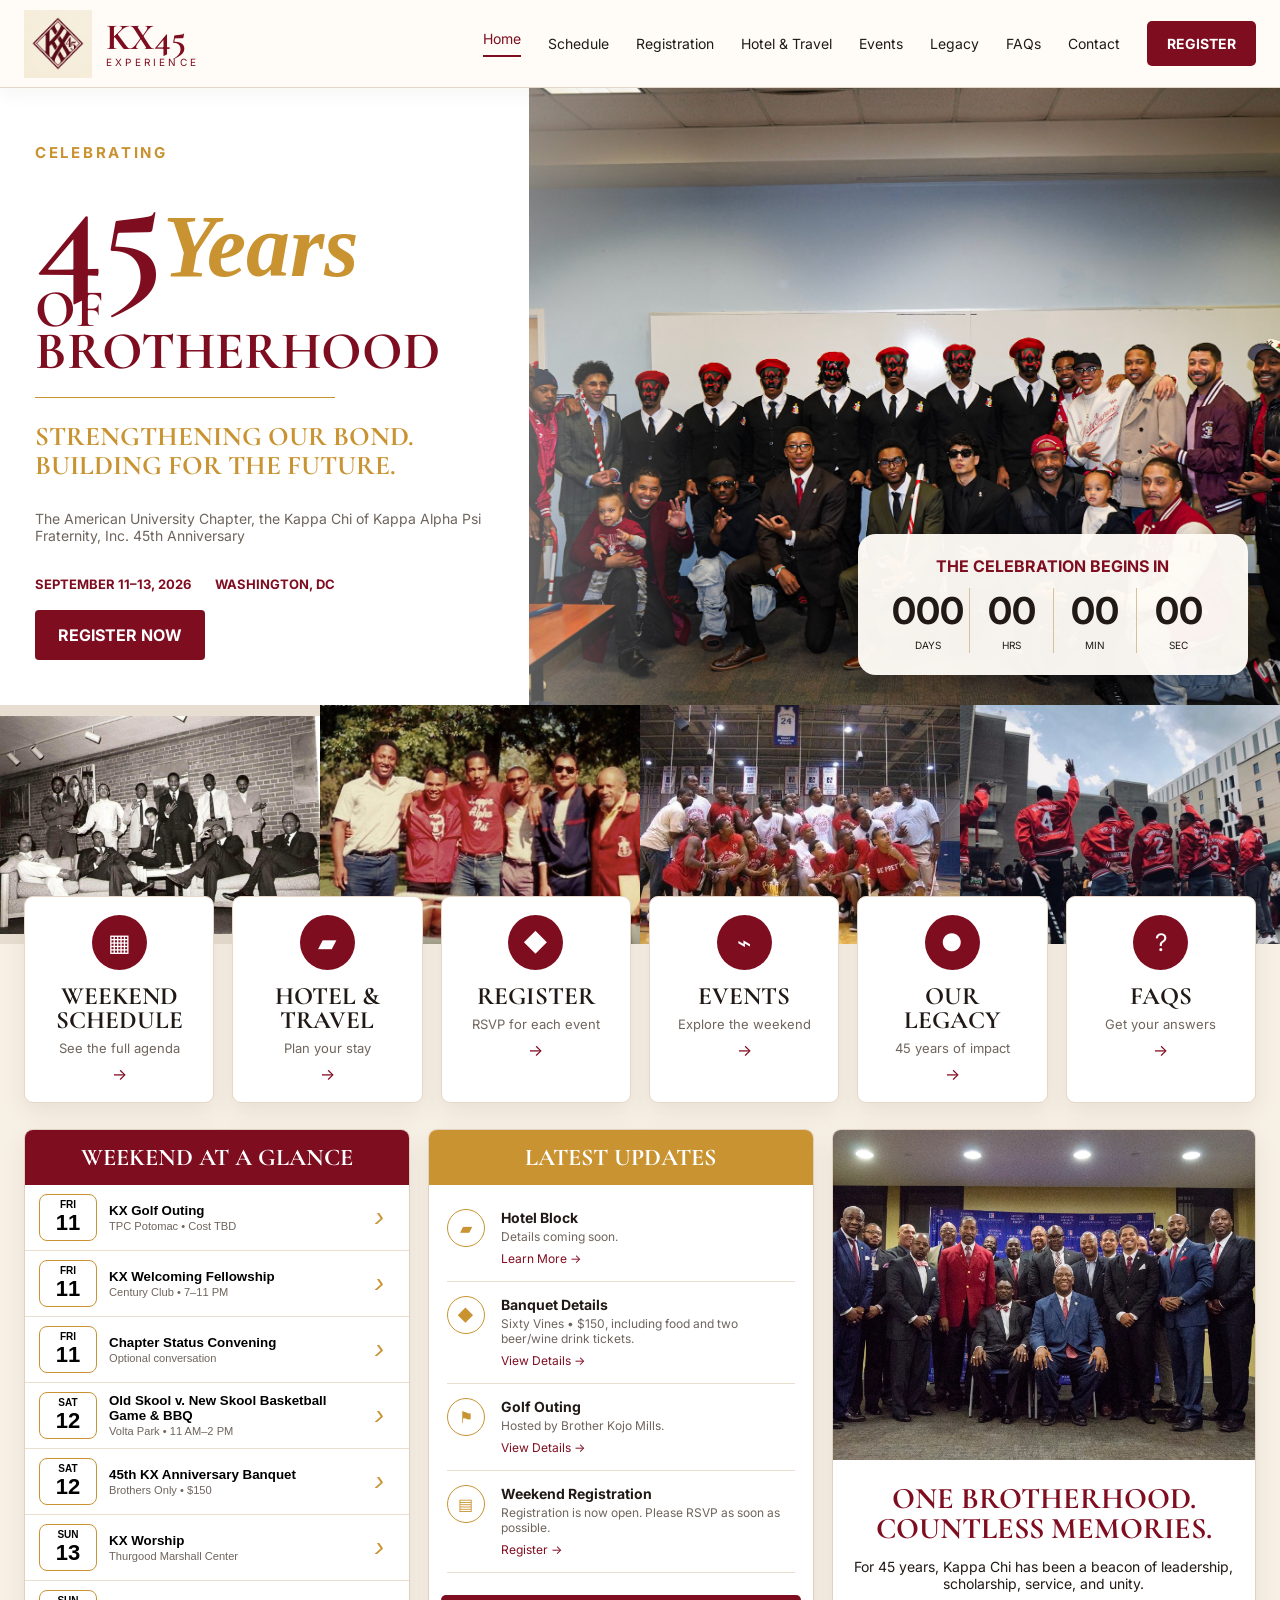
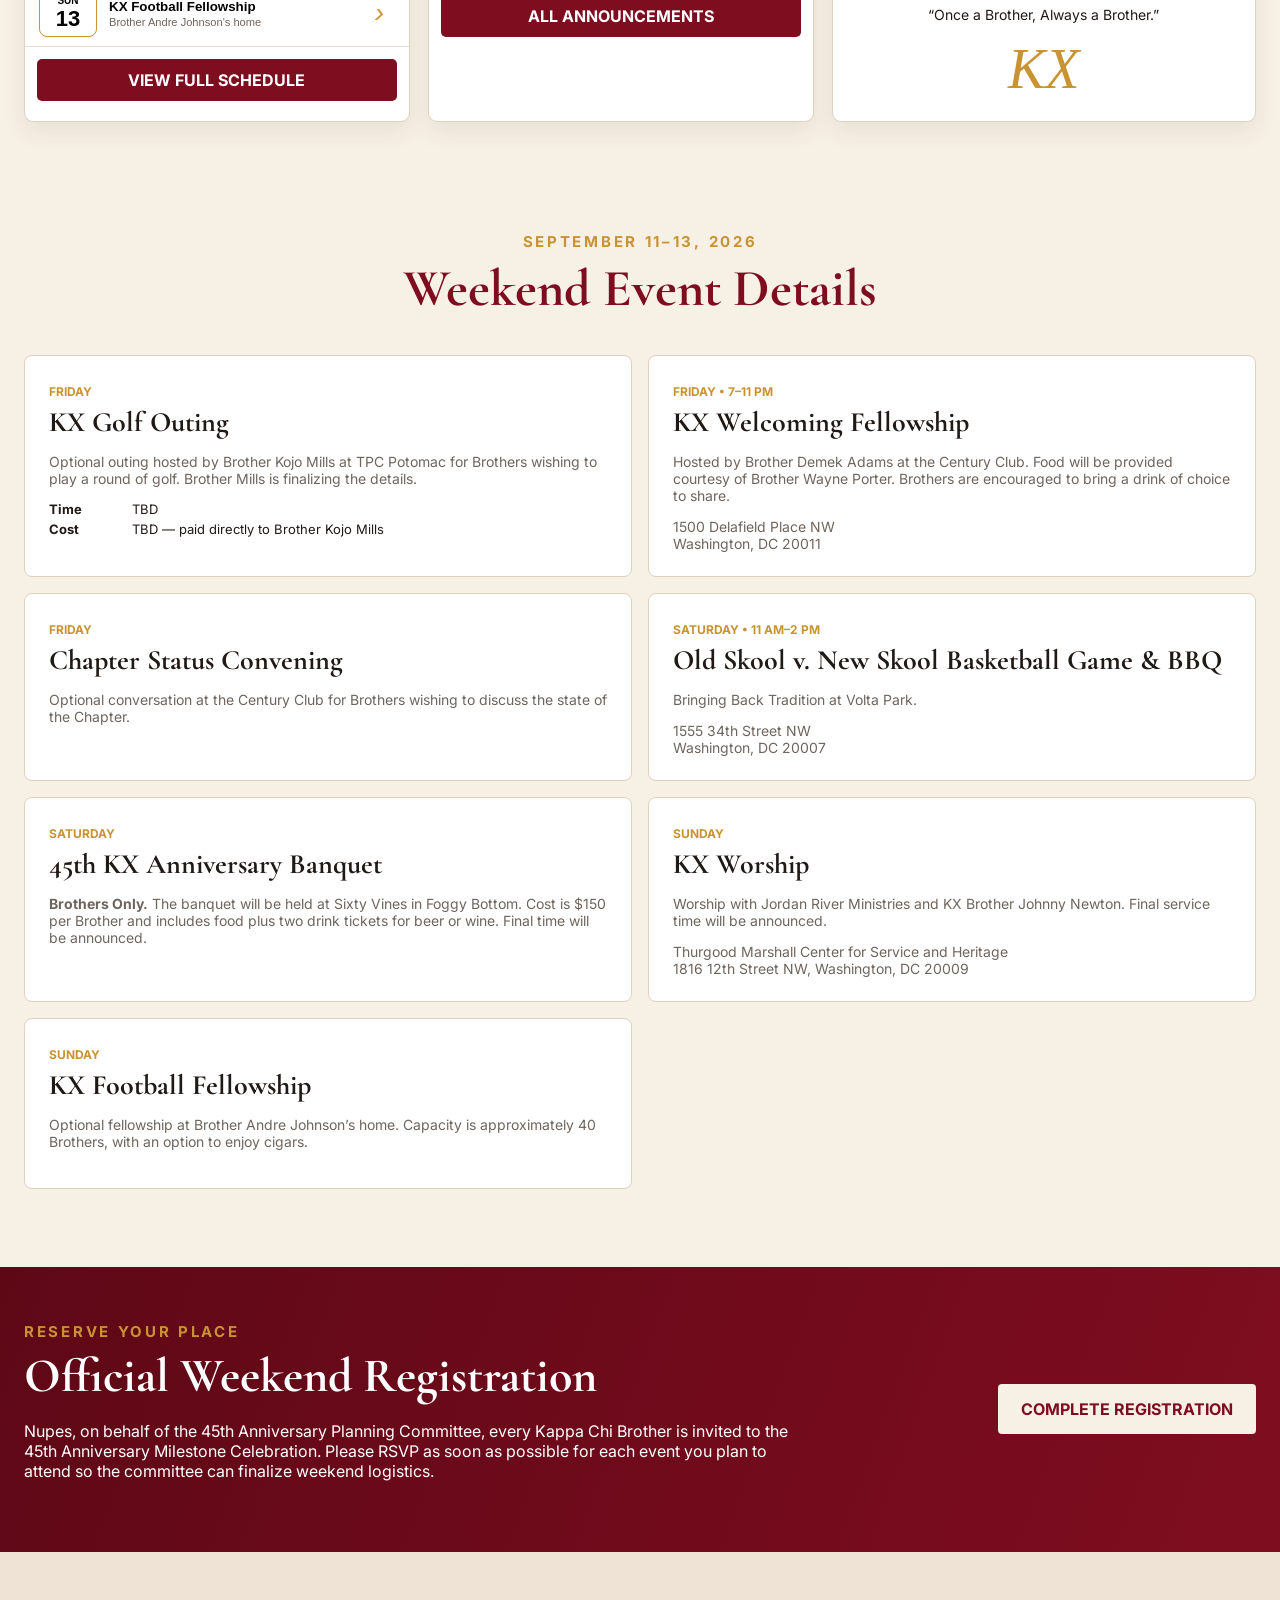
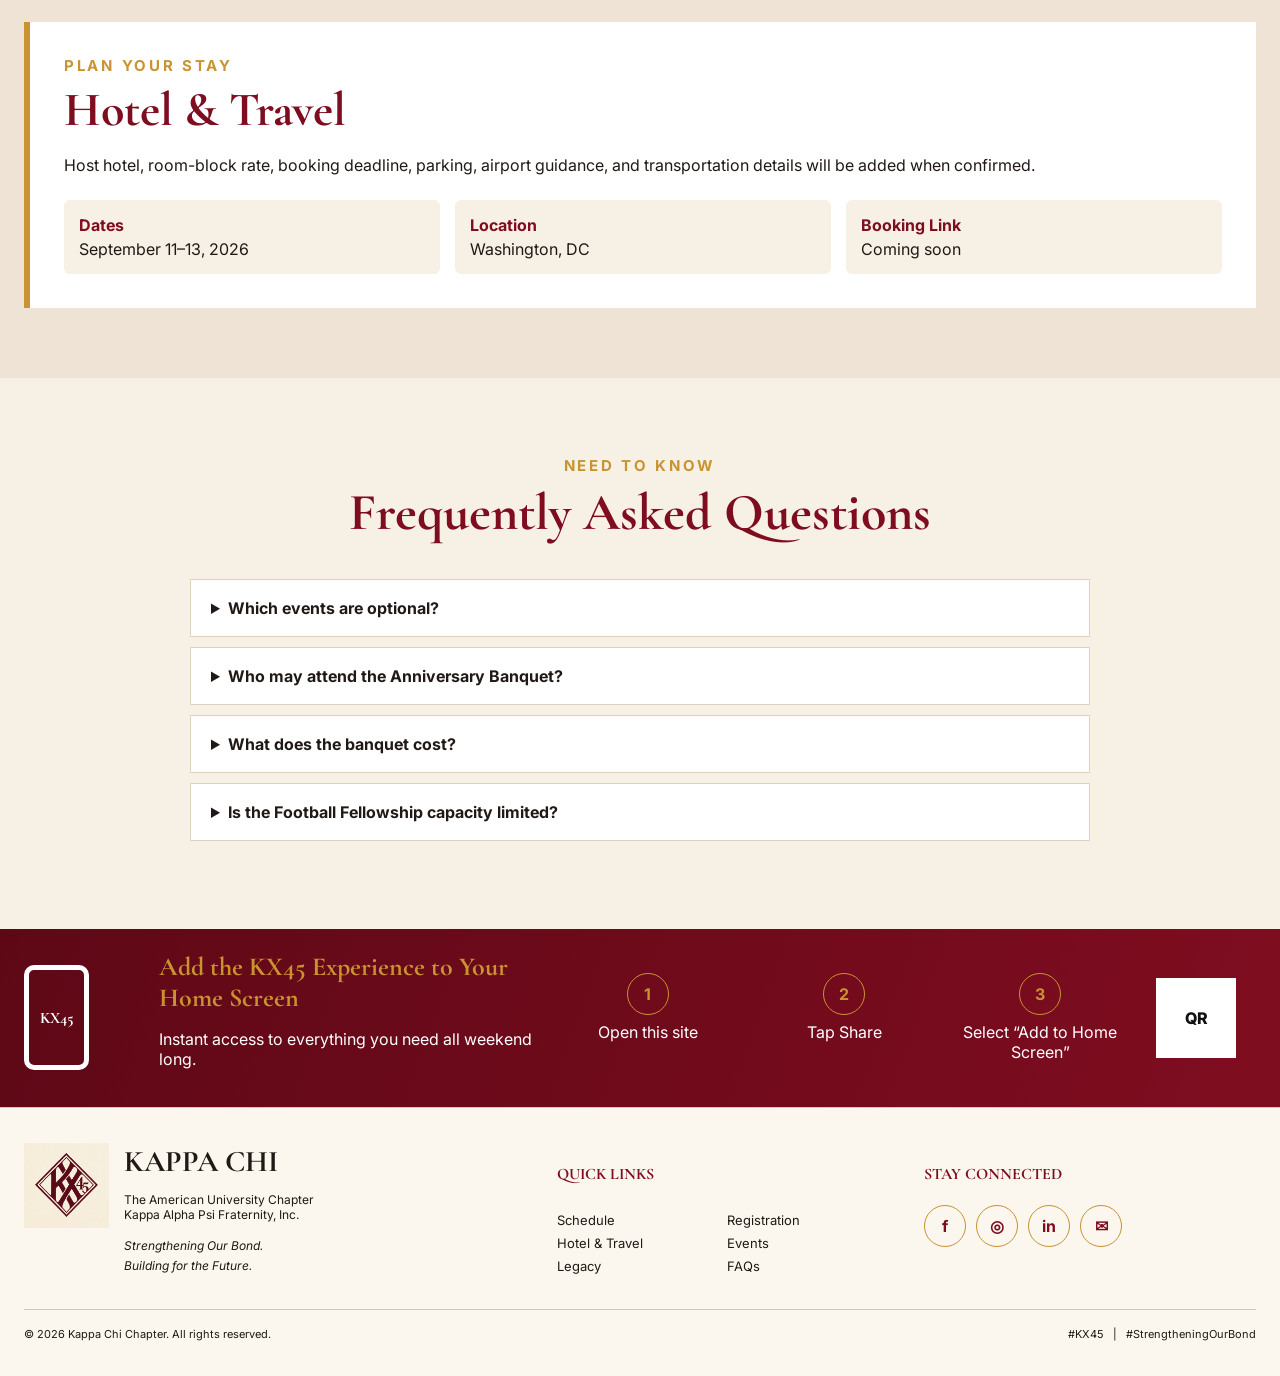
==== commit afbb78a6: "Add files via upload" ====
--- a/index.html
+++ b/index.html
@@ -29,7 +29,7 @@
     <a href="#legacy">Legacy</a>
     <a href="#faqs">FAQs</a>
     <a href="#contact">Contact</a>
-    <a href="#registration" class="header-cta">Register</a>
+    <a href="https://forms.google.com" target="_blank" rel="noopener" class="header-cta registration-link">Register</a>
   </nav>
 </header>
 
@@ -46,8 +46,7 @@
       <span>Washington, DC</span>
     </div>
     <div class="hero-actions">
-      <a href="#registration" class="button primary">Register Now</a>
-      <a href="#welcome" class="button outline">Welcome Message</a>
+      <a href="https://forms.google.com" target="_blank" rel="noopener" class="button primary registration-link">Register Now</a>
     </div>
   </div>
 
@@ -75,7 +74,7 @@
 <section class="quick-access" aria-label="Quick access">
   <a href="#schedule" class="quick-card"><div class="icon">▦</div><h3>Weekend Schedule</h3><p>See the full agenda</p><span>→</span></a>
   <a href="#hotel" class="quick-card"><div class="icon">▰</div><h3>Hotel & Travel</h3><p>Plan your stay</p><span>→</span></a>
-  <a href="#registration" class="quick-card"><div class="icon">◆</div><h3>Register</h3><p>Secure your spot</p><span>→</span></a>
+  <a href="https://forms.google.com" target="_blank" rel="noopener" class="quick-card registration-link"><div class="icon">◆</div><h3>Register</h3><p>RSVP for each event</p><span>→</span></a>
   <a href="#events" class="quick-card"><div class="icon">⌁</div><h3>Events</h3><p>Explore the weekend</p><span>→</span></a>
   <a href="#legacy" class="quick-card"><div class="icon">●</div><h3>Our Legacy</h3><p>45 years of impact</p><span>→</span></a>
   <a href="#faqs" class="quick-card"><div class="icon">?</div><h3>FAQs</h3><p>Get your answers</p><span>→</span></a>
@@ -85,11 +84,11 @@
   <div id="schedule" class="panel schedule-panel">
     <div class="panel-title burgundy">Weekend at a Glance</div>
     <div class="event-list">
-      <button data-modal="golf"><time><b>Fri</b><strong>11</strong></time><span><b>KX Golf Outing</b><small>TPC Potomac • Time & cost TBD</small></span><i>›</i></button>
+      <button data-modal="golf"><time><b>Fri</b><strong>11</strong></time><span><b>KX Golf Outing</b><small>TPC Potomac • Cost TBD</small></span><i>›</i></button>
       <button data-modal="welcome"><time><b>Fri</b><strong>11</strong></time><span><b>KX Welcoming Fellowship</b><small>Century Club • 7–11 PM</small></span><i>›</i></button>
       <button data-modal="convening"><time><b>Fri</b><strong>11</strong></time><span><b>Chapter Status Convening</b><small>Optional conversation</small></span><i>›</i></button>
       <button data-modal="family"><time><b>Sat</b><strong>12</strong></time><span><b>Old Skool v. New Skool Basketball Game & BBQ</b><small>Volta Park • 11 AM–2 PM</small></span><i>›</i></button>
-      <button data-modal="banquet"><time><b>Sat</b><strong>12</strong></time><span><b>45th KX Anniversary Banquet</b><small>Brothers Only • $75–$125 estimated</small></span><i>›</i></button>
+      <button data-modal="banquet"><time><b>Sat</b><strong>12</strong></time><span><b>45th KX Anniversary Banquet</b><small>Brothers Only • $150</small></span><i>›</i></button>
       <button data-modal="worship"><time><b>Sun</b><strong>13</strong></time><span><b>KX Worship</b><small>Thurgood Marshall Center</small></span><i>›</i></button>
       <button data-modal="football"><time><b>Sun</b><strong>13</strong></time><span><b>KX Football Fellowship</b><small>Brother Andre Johnson's home</small></span><i>›</i></button>
     </div>
@@ -100,9 +99,9 @@
     <div class="panel-title gold">Latest Updates</div>
     <div class="update-list">
       <article><span>▰</span><div><h4>Hotel Block</h4><p>Details coming soon.</p><a href="#hotel">Learn More →</a></div></article>
-      <article><span>◆</span><div><h4>Banquet Details</h4><p>Venue and final cost TBD.</p><a href="#events">View Details →</a></div></article>
+      <article><span>◆</span><div><h4>Banquet Details</h4><p>Sixty Vines • $150, including food and two beer/wine drink tickets.</p><a href="#events">View Details →</a></div></article>
       <article><span>⚑</span><div><h4>Golf Outing</h4><p>Hosted by Brother Kojo Mills.</p><a href="#events">View Details →</a></div></article>
-      <article><span>▤</span><div><h4>Weekend Registration</h4><p>Official form coming soon.</p><a href="#registration">Register →</a></div></article>
+      <article><span>▤</span><div><h4>Weekend Registration</h4><p>Registration is now open. Please RSVP as soon as possible.</p><a href="https://forms.google.com" target="_blank" rel="noopener" class="registration-link">Register →</a></div></article>
     </div>
     <a href="#updates" class="panel-button">All Announcements</a>
   </div>
@@ -127,17 +126,17 @@
   <div class="event-detail-grid">
     <article>
       <span>Friday</span><h3>KX Golf Outing</h3>
-      <p>Optional outing hosted by Brother Kojo Mills at TPC Potomac. Open to Brothers wishing to play.</p>
-      <dl><dt>Time</dt><dd>TBD</dd><dt>Cost</dt><dd>TBD</dd></dl>
+      <p>Optional outing hosted by Brother Kojo Mills at TPC Potomac for Brothers wishing to play a round of golf. Brother Mills is finalizing the details.</p>
+      <dl><dt>Time</dt><dd>TBD</dd><dt>Cost</dt><dd>TBD — paid directly to Brother Kojo Mills</dd></dl>
     </article>
     <article>
       <span>Friday • 7–11 PM</span><h3>KX Welcoming Fellowship</h3>
-      <p>Hosted by Brother Demek Adams at the Century Club.</p>
+      <p>Hosted by Brother Demek Adams at the Century Club. Food will be provided courtesy of Brother Wayne Porter. Brothers are encouraged to bring a drink of choice to share.</p>
       <address>1500 Delafield Place NW<br>Washington, DC 20011</address>
     </article>
     <article>
       <span>Friday</span><h3>Chapter Status Convening</h3>
-      <p>Optional conversation for Brothers wishing to discuss the current state of the Chapter.</p>
+      <p>Optional conversation at the Century Club for Brothers wishing to discuss the state of the Chapter.</p>
     </article>
     <article>
       <span>Saturday • 11 AM–2 PM</span><h3>Old Skool v. New Skool Basketball Game & BBQ</h3>
@@ -146,11 +145,11 @@
     </article>
     <article>
       <span>Saturday</span><h3>45th KX Anniversary Banquet</h3>
-      <p>Brothers Only. Estimated cost is $75–$125 per Brother. Final cost, time, and venue TBD.</p>
+      <p><strong>Brothers Only.</strong> The banquet will be held at Sixty Vines in Foggy Bottom. Cost is $150 per Brother and includes food plus two drink tickets for beer or wine. Final time will be announced.</p>
     </article>
     <article>
       <span>Sunday</span><h3>KX Worship</h3>
-      <p>Jordan River Ministries with KX Brother Johnny Newton.</p>
+      <p>Worship with Jordan River Ministries and KX Brother Johnny Newton. Final service time will be announced.</p>
       <address>Thurgood Marshall Center for Service and Heritage<br>1816 12th Street NW, Washington, DC 20009</address>
     </article>
     <article>
@@ -164,9 +163,9 @@
   <div>
     <p class="eyebrow">Reserve Your Place</p>
     <h2>Official Weekend Registration</h2>
-    <p>The registration form will collect Yes or No responses for each event, guest information, banquet attendance, golf participation, dietary needs, and contact details.</p>
-  </div>
-  <a href="https://forms.google.com" target="_blank" rel="noopener" class="button cream-button">Connect Registration Form</a>
+    <p>Nupes, on behalf of the 45th Anniversary Planning Committee, every Kappa Chi Brother is invited to the 45th Anniversary Milestone Celebration. Please RSVP as soon as possible for each event you plan to attend so the committee can finalize weekend logistics.</p>
+  </div>
+  <a href="https://forms.google.com" target="_blank" rel="noopener" class="button cream-button registration-link">Complete Registration</a>
 </section>
 
 <section id="hotel" class="hotel-section">
@@ -189,8 +188,8 @@
   </div>
   <div class="faq-list">
     <details><summary>Which events are optional?</summary><p>The Golf Outing, Chapter Status Convening, and Football Fellowship are optional opportunities.</p></details>
-    <details><summary>Who may attend the Anniversary Banquet?</summary><p>The banquet is currently planned as a Brothers-only event.</p></details>
-    <details><summary>What is the estimated banquet cost?</summary><p>The current estimate is $75–$125 per Brother. Final cost is TBD.</p></details>
+    <details><summary>Who may attend the Anniversary Banquet?</summary><p>The Anniversary Banquet is a Brothers-only event.</p></details>
+    <details><summary>What does the banquet cost?</summary><p>The banquet is $150 per Brother and includes food plus two drink tickets for beer or wine.</p></details>
     <details><summary>Is the Football Fellowship capacity limited?</summary><p>Yes. Capacity is approximately 40 Brothers.</p></details>
   </div>
 </section>
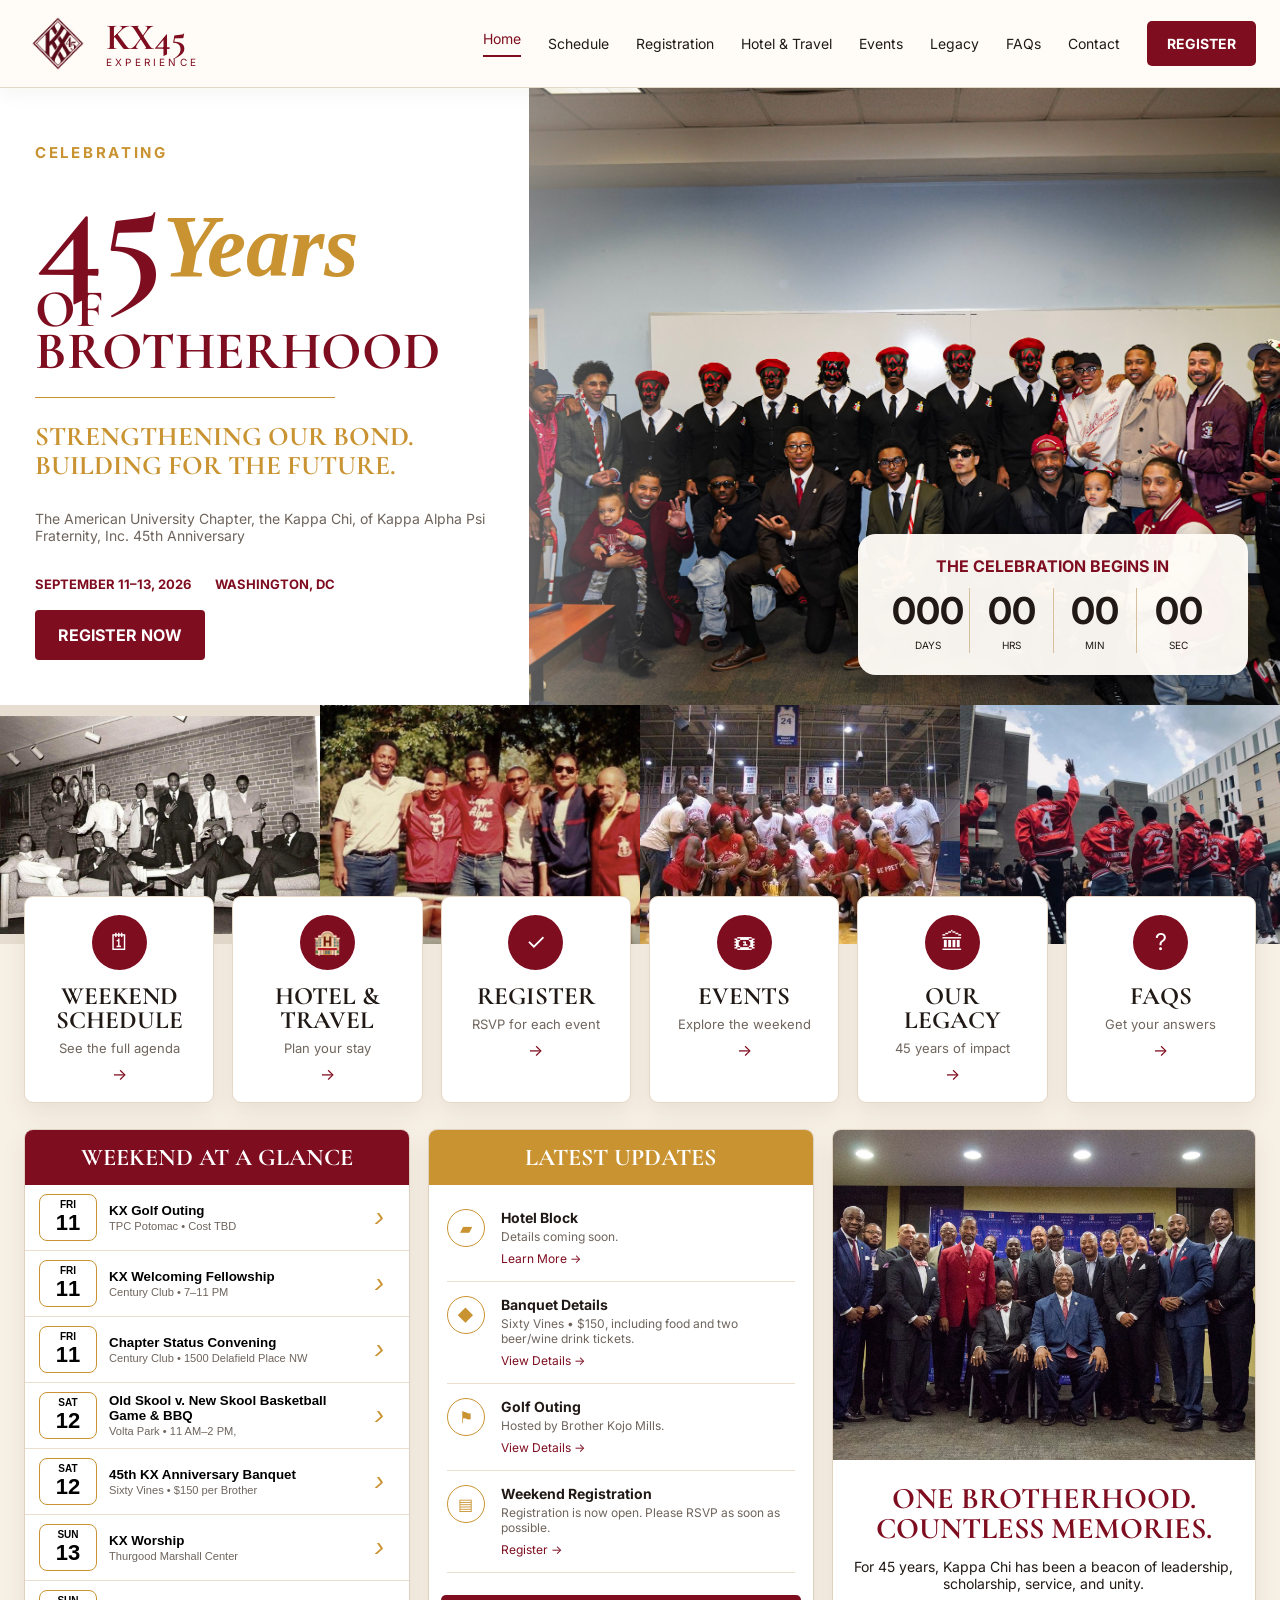
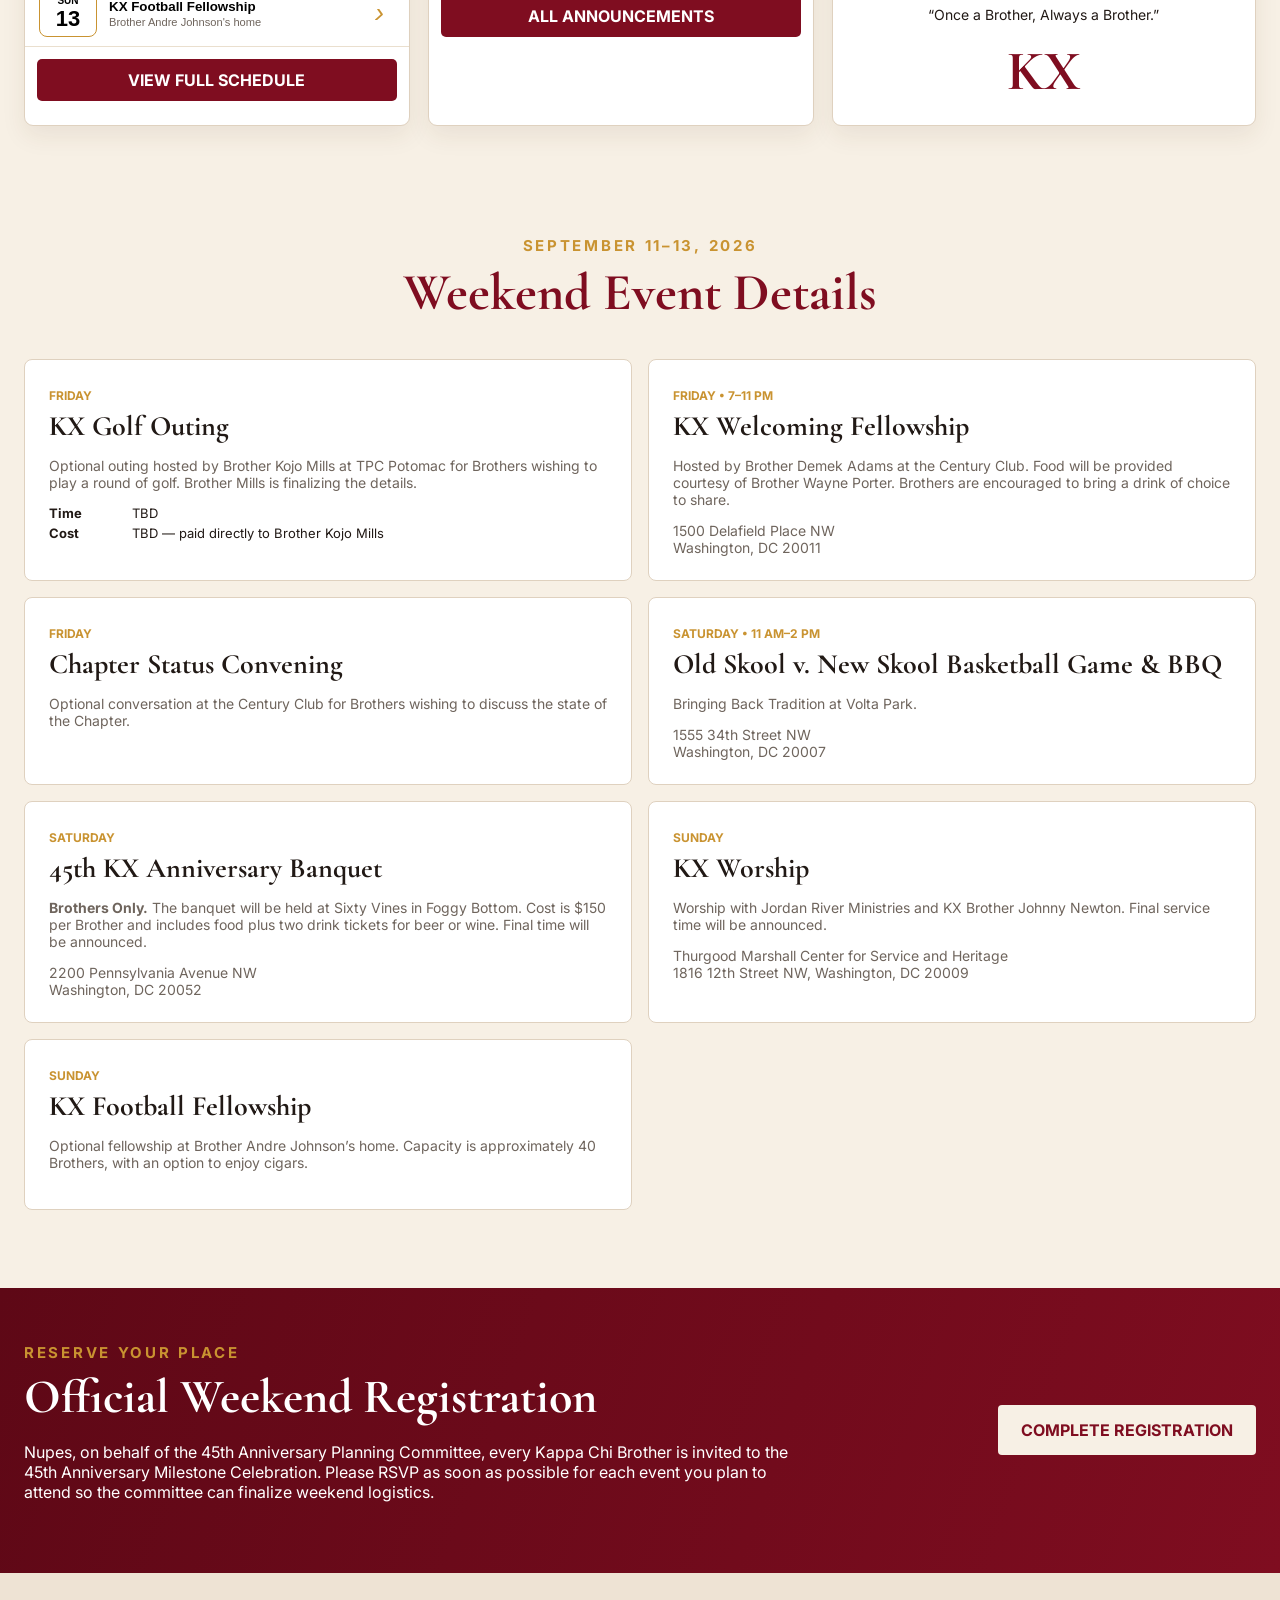
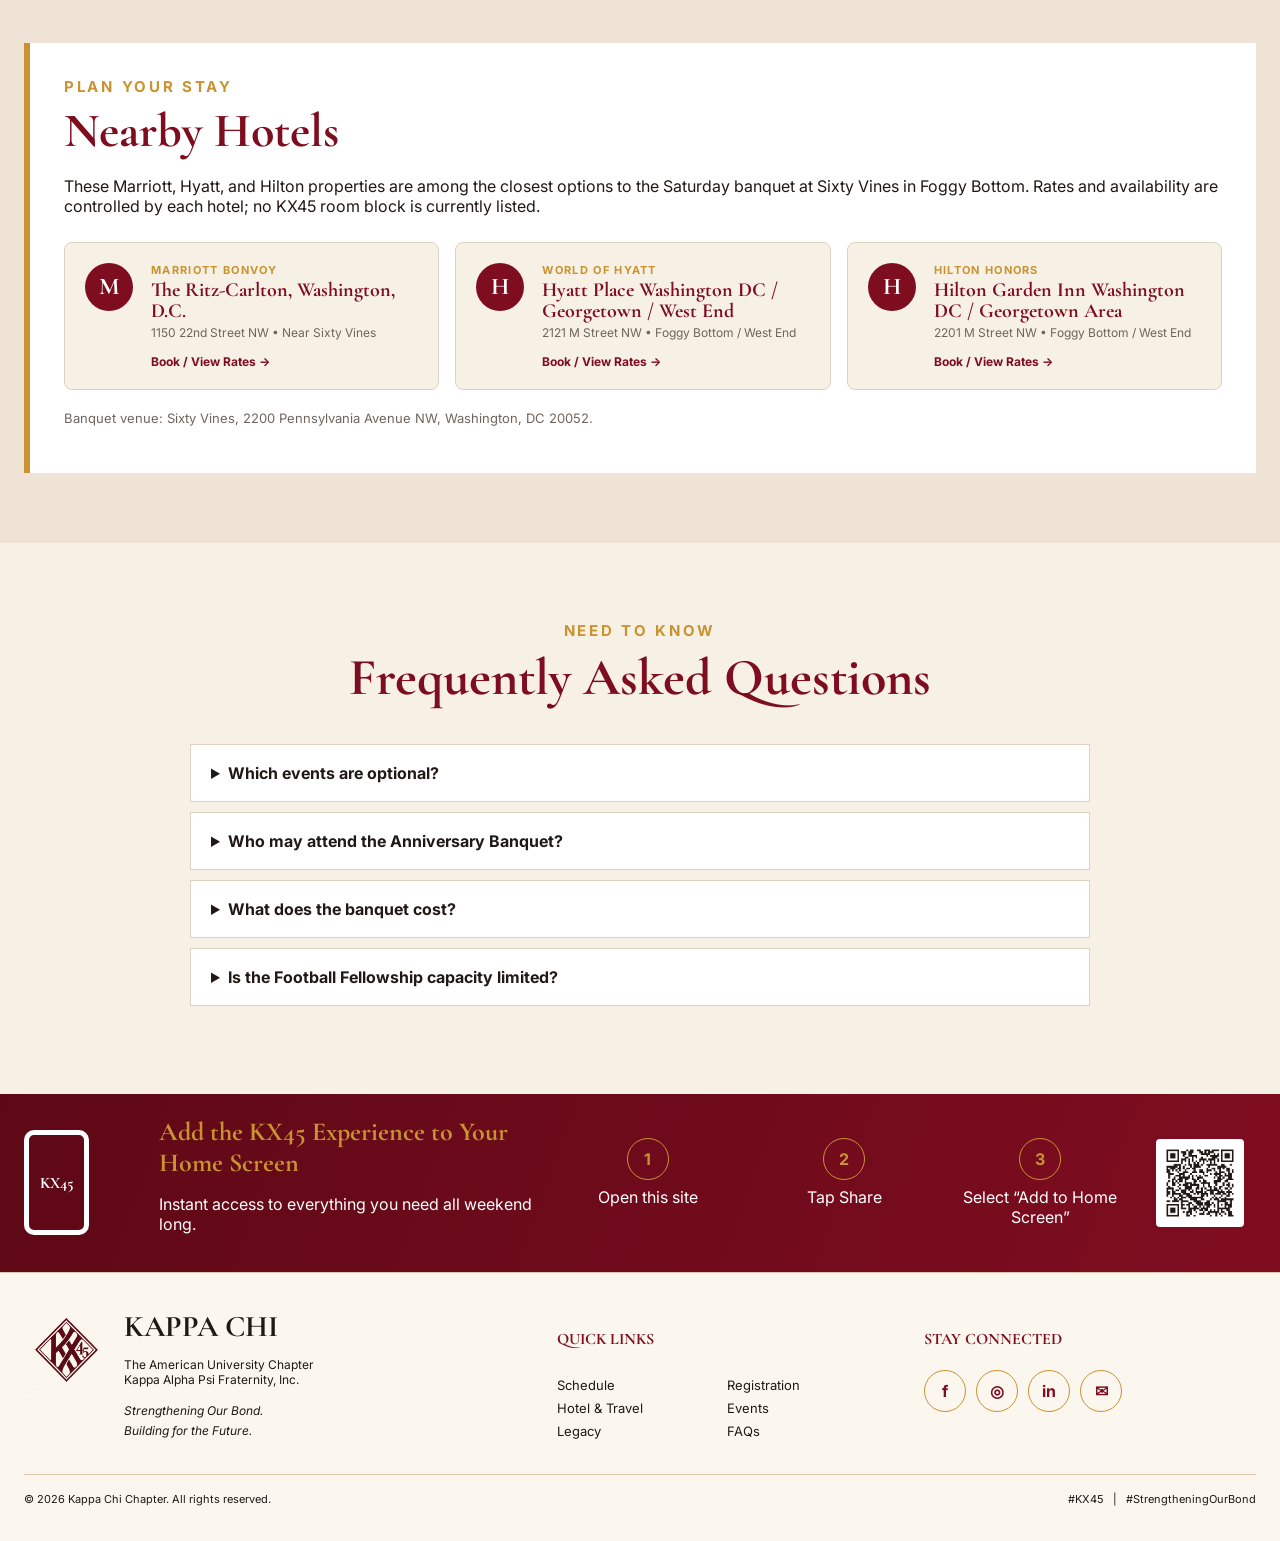
==== commit 41392f93: "Add files via upload" ====
--- a/index.html
+++ b/index.html
@@ -4,7 +4,7 @@
   <meta charset="utf-8">
   <meta name="viewport" content="width=device-width,initial-scale=1">
   <meta name="theme-color" content="#f7f1e7">
-  <meta name="description" content="The official digital guide for the American University Chapter, the Kappa Chi of Kappa Alpha Psi Fraternity, Inc. 45th Anniversary Weekend.">
+  <meta name="description" content="The official digital guide for the American University Chapter, the Kappa Chi, of Kappa Alpha Psi Fraternity, Inc. 45th Anniversary Weekend.">
   <title>KX45 Experience</title>
   <link rel="preconnect" href="https://fonts.googleapis.com">
   <link rel="preconnect" href="https://fonts.gstatic.com" crossorigin>
@@ -16,7 +16,7 @@
 
 <header class="site-header">
   <a href="#home" class="brand">
-    <img src="assets/images/kx45-logo.jpg" alt="KX45 anniversary logo">
+    <img src="assets/images/kx45-logo-transparent.png" alt="KX45 anniversary logo">
     <div><strong>KX45</strong><span>EXPERIENCE</span></div>
   </a>
   <button class="menu-toggle" aria-expanded="false" aria-controls="main-nav">Menu</button>
@@ -40,7 +40,7 @@
     <h1><span>45</span><em>Years</em><strong>of Brotherhood</strong></h1>
     <div class="divider"></div>
     <p class="theme">Strengthening Our Bond.<br>Building for the Future.</p>
-    <p class="official-name">The American University Chapter, the Kappa Chi of Kappa Alpha Psi Fraternity, Inc. 45th Anniversary</p>
+    <p class="official-name">The American University Chapter, the Kappa Chi, of Kappa Alpha Psi Fraternity, Inc. 45th Anniversary</p>
     <div class="hero-meta">
       <span>September 11–13, 2026</span>
       <span>Washington, DC</span>
@@ -72,11 +72,11 @@
 </section>
 
 <section class="quick-access" aria-label="Quick access">
-  <a href="#schedule" class="quick-card"><div class="icon">▦</div><h3>Weekend Schedule</h3><p>See the full agenda</p><span>→</span></a>
-  <a href="#hotel" class="quick-card"><div class="icon">▰</div><h3>Hotel & Travel</h3><p>Plan your stay</p><span>→</span></a>
-  <a href="https://forms.google.com" target="_blank" rel="noopener" class="quick-card registration-link"><div class="icon">◆</div><h3>Register</h3><p>RSVP for each event</p><span>→</span></a>
-  <a href="#events" class="quick-card"><div class="icon">⌁</div><h3>Events</h3><p>Explore the weekend</p><span>→</span></a>
-  <a href="#legacy" class="quick-card"><div class="icon">●</div><h3>Our Legacy</h3><p>45 years of impact</p><span>→</span></a>
+  <a href="#schedule" class="quick-card"><div class="icon" aria-hidden="true">🗓</div><h3>Weekend Schedule</h3><p>See the full agenda</p><span>→</span></a>
+  <a href="#hotel" class="quick-card"><div class="icon" aria-hidden="true">🏨</div><h3>Hotel & Travel</h3><p>Plan your stay</p><span>→</span></a>
+  <a href="https://forms.google.com" target="_blank" rel="noopener" class="quick-card registration-link"><div class="icon" aria-hidden="true">✓</div><h3>Register</h3><p>RSVP for each event</p><span>→</span></a>
+  <a href="#events" class="quick-card"><div class="icon" aria-hidden="true">🎟</div><h3>Events</h3><p>Explore the weekend</p><span>→</span></a>
+  <a href="#legacy" class="quick-card"><div class="icon" aria-hidden="true">🏛</div><h3>Our Legacy</h3><p>45 years of impact</p><span>→</span></a>
   <a href="#faqs" class="quick-card"><div class="icon">?</div><h3>FAQs</h3><p>Get your answers</p><span>→</span></a>
 </section>
 
@@ -86,9 +86,9 @@
     <div class="event-list">
       <button data-modal="golf"><time><b>Fri</b><strong>11</strong></time><span><b>KX Golf Outing</b><small>TPC Potomac • Cost TBD</small></span><i>›</i></button>
       <button data-modal="welcome"><time><b>Fri</b><strong>11</strong></time><span><b>KX Welcoming Fellowship</b><small>Century Club • 7–11 PM</small></span><i>›</i></button>
-      <button data-modal="convening"><time><b>Fri</b><strong>11</strong></time><span><b>Chapter Status Convening</b><small>Optional conversation</small></span><i>›</i></button>
-      <button data-modal="family"><time><b>Sat</b><strong>12</strong></time><span><b>Old Skool v. New Skool Basketball Game & BBQ</b><small>Volta Park • 11 AM–2 PM</small></span><i>›</i></button>
-      <button data-modal="banquet"><time><b>Sat</b><strong>12</strong></time><span><b>45th KX Anniversary Banquet</b><small>Brothers Only • $150</small></span><i>›</i></button>
+      <button data-modal="convening"><time><b>Fri</b><strong>11</strong></time><span><b>Chapter Status Convening</b><small>Century Club • 1500 Delafield Place NW</small></span><i>›</i></button>
+      <button data-modal="family"><time><b>Sat</b><strong>12</strong></time><span><b>Old Skool v. New Skool Basketball Game & BBQ</b><small>Volta Park • 11 AM–2 PM,</small></span><i>›</i></button>
+      <button data-modal="banquet"><time><b>Sat</b><strong>12</strong></time><span><b>45th KX Anniversary Banquet</b><small>Sixty Vines • $150 per Brother</small></span><i>›</i></button>
       <button data-modal="worship"><time><b>Sun</b><strong>13</strong></time><span><b>KX Worship</b><small>Thurgood Marshall Center</small></span><i>›</i></button>
       <button data-modal="football"><time><b>Sun</b><strong>13</strong></time><span><b>KX Football Fellowship</b><small>Brother Andre Johnson's home</small></span><i>›</i></button>
     </div>
@@ -145,7 +145,7 @@
     </article>
     <article>
       <span>Saturday</span><h3>45th KX Anniversary Banquet</h3>
-      <p><strong>Brothers Only.</strong> The banquet will be held at Sixty Vines in Foggy Bottom. Cost is $150 per Brother and includes food plus two drink tickets for beer or wine. Final time will be announced.</p>
+      <p><strong>Brothers Only.</strong> The banquet will be held at Sixty Vines in Foggy Bottom. Cost is $150 per Brother and includes food plus two drink tickets for beer or wine. Final time will be announced.</p><address>2200 Pennsylvania Avenue NW<br>Washington, DC 20052</address>
     </article>
     <article>
       <span>Sunday</span><h3>KX Worship</h3>
@@ -171,13 +171,20 @@
 <section id="hotel" class="hotel-section">
   <div class="hotel-card">
     <p class="eyebrow">Plan Your Stay</p>
-    <h2>Hotel & Travel</h2>
-    <p>Host hotel, room-block rate, booking deadline, parking, airport guidance, and transportation details will be added when confirmed.</p>
-    <div class="hotel-meta">
-      <span><b>Dates</b>September 11–13, 2026</span>
-      <span><b>Location</b>Washington, DC</span>
-      <span><b>Booking Link</b>Coming soon</span>
-    </div>
+    <h2>Nearby Hotels</h2>
+    <p>These Marriott, Hyatt, and Hilton properties are among the closest options to the Saturday banquet at Sixty Vines in Foggy Bottom. Rates and availability are controlled by each hotel; no KX45 room block is currently listed.</p>
+    <div class="hotel-options">
+      <a class="hotel-option" href="https://www.marriott.com/en-us/hotels/wasrt-the-ritz-carlton-washington-d-c/overview/" target="_blank" rel="noopener">
+        <span class="hotel-icon">M</span><div><b>Marriott Bonvoy</b><strong>The Ritz-Carlton, Washington, D.C.</strong><small>1150 22nd Street NW • Near Sixty Vines</small></div><i>Book / View Rates →</i>
+      </a>
+      <a class="hotel-option" href="https://www.hyatt.com/hyatt-place/en-US/waszm-hyatt-place-washington-dc-georgetown-west-end" target="_blank" rel="noopener">
+        <span class="hotel-icon">H</span><div><b>World of Hyatt</b><strong>Hyatt Place Washington DC / Georgetown / West End</strong><small>2121 M Street NW • Foggy Bottom / West End</small></div><i>Book / View Rates →</i>
+      </a>
+      <a class="hotel-option" href="https://www.hilton.com/en/hotels/waswegi-hilton-garden-inn-washington-dc-georgetown-area/" target="_blank" rel="noopener">
+        <span class="hotel-icon">H</span><div><b>Hilton Honors</b><strong>Hilton Garden Inn Washington DC / Georgetown Area</strong><small>2201 M Street NW • Foggy Bottom / West End</small></div><i>Book / View Rates →</i>
+      </a>
+    </div>
+    <p class="hotel-note">Banquet venue: Sixty Vines, 2200 Pennsylvania Avenue NW, Washington, DC 20052.</p>
   </div>
 </section>
 
@@ -198,13 +205,13 @@
   <div class="phone">KX45</div>
   <div class="home-copy"><h3>Add the KX45 Experience to Your Home Screen</h3><p>Instant access to everything you need all weekend long.</p></div>
   <div class="steps"><span><b>1</b>Open this site</span><span><b>2</b>Tap Share</span><span><b>3</b>Select “Add to Home Screen”</span></div>
-  <div class="qr">QR</div>
+  <a class="qr" href="https://kx45-experience.vercel.app/" target="_blank" rel="noopener" aria-label="Open the KX45 Experience website"><img src="assets/images/kx45-site-qr.png" alt="QR code for the KX45 Experience website"></a>
 </section>
 </main>
 
 <footer id="contact">
   <div class="footer-brand">
-    <img src="assets/images/kx45-logo.jpg" alt="">
+    <img src="assets/images/kx45-logo-transparent.png" alt="">
     <div><h3>Kappa Chi</h3><p>The American University Chapter<br>Kappa Alpha Psi Fraternity, Inc.</p><em>Strengthening Our Bond.<br>Building for the Future.</em></div>
   </div>
   <div class="footer-links"><h4>Quick Links</h4><a href="#schedule">Schedule</a><a href="#registration">Registration</a><a href="#hotel">Hotel & Travel</a><a href="#events">Events</a><a href="#legacy">Legacy</a><a href="#faqs">FAQs</a></div>
--- a/assets/styles.css
+++ b/assets/styles.css
@@ -10,4 +10,17 @@
 footer{display:grid;grid-template-columns:1.5fr 1fr 1fr;gap:35px;padding:35px max(24px,calc((100vw - var(--max))/2));background:#fbf6ee;border-top:1px solid #dac7ae}.footer-brand{display:flex;gap:15px}.footer-brand img{width:85px;height:85px;object-fit:contain}.footer-brand h3{font-size:30px;margin:0;text-transform:uppercase}.footer-brand p,.footer-brand em{font-size:12px}.footer-links{display:grid;grid-template-columns:repeat(2,1fr);gap:7px}.footer-links h4,.social h4{grid-column:1/-1;color:var(--burgundy);text-transform:uppercase}.footer-links a{text-decoration:none;font-size:13px}.social div{display:flex;gap:10px}.social span{width:42px;height:42px;border:1px solid var(--gold);border-radius:50%;display:grid;place-items:center;color:var(--burgundy);font-weight:700}.copyright{grid-column:1/-1;border-top:1px solid #d9c6aa;padding-top:17px;font-size:11px}.copyright span{float:right}
 dialog{max-width:620px;width:calc(100% - 30px);border:1px solid var(--gold);background:white;color:var(--ink);padding:30px}dialog::backdrop{background:rgba(0,0,0,.65)}.dialog-close{float:right;border:0;background:none;font-size:28px;cursor:pointer}
 @media(max-width:1000px){.menu-toggle{display:block;background:none;border:1px solid #bba98f;padding:8px 12px}nav{position:absolute;top:88px;left:0;right:0;display:none;flex-direction:column;align-items:stretch;background:white;padding:20px;border-bottom:1px solid #ddd}nav.open{display:flex}.hero{grid-template-columns:1fr}.hero-copy{padding:45px 28px;text-align:center;align-items:center}.hero-photo{min-height:500px}.photo-strip{grid-template-columns:repeat(2,1fr);height:auto}.photo-strip img{height:180px}.quick-access{grid-template-columns:repeat(3,1fr)}.dashboard{grid-template-columns:1fr 1fr}.legacy-panel{grid-column:1/-1}.event-detail-grid{grid-template-columns:1fr}.home-screen{grid-template-columns:90px 1fr}.steps{grid-column:1/-1}.qr{justify-self:end}footer{grid-template-columns:1fr 1fr}}
-@media(max-width:650px){.site-header{height:72px;padding:0 14px}.brand img{width:52px;height:52px}.brand strong{font-size:28px}.hero-copy{padding:35px 18px}.hero h1 span{font-size:100px}.hero h1 em{font-size:58px}.hero h1 strong{font-size:36px}.hero-meta{flex-direction:column;gap:5px}.hero-actions{flex-direction:column;width:100%}.button{width:100%}.hero-photo{min-height:390px}.countdown-card{left:15px;right:15px;bottom:15px;min-width:0}.photo-strip{grid-template-columns:1fr}.photo-strip img{height:auto;max-height:280px;object-fit:contain;background:#eee}.quick-access{grid-template-columns:repeat(2,1fr);padding:16px}.dashboard{grid-template-columns:1fr;padding:0 16px 24px}.legacy-panel{grid-column:auto}.events-section,.faq-section{padding:60px 16px}.registration-section{flex-direction:column;align-items:flex-start;padding:45px 18px}.hotel-section{padding:50px 16px}.hotel-meta{grid-template-columns:1fr}.home-screen{grid-template-columns:1fr;text-align:center}.phone,.qr{justify-self:center}.steps{grid-template-columns:1fr}.copyright span{float:none;display:block;margin-top:8px}footer{grid-template-columns:1fr;padding:30px 18px}}+@media(max-width:650px){.site-header{height:72px;padding:0 14px}.brand img{width:52px;height:52px}.brand strong{font-size:28px}.hero-copy{padding:35px 18px}.hero h1 span{font-size:100px}.hero h1 em{font-size:58px}.hero h1 strong{font-size:36px}.hero-meta{flex-direction:column;gap:5px}.hero-actions{flex-direction:column;width:100%}.button{width:100%}.hero-photo{min-height:390px}.countdown-card{left:15px;right:15px;bottom:15px;min-width:0}.photo-strip{grid-template-columns:1fr}.photo-strip img{height:auto;max-height:280px;object-fit:contain;background:#eee}.quick-access{grid-template-columns:repeat(2,1fr);padding:16px}.dashboard{grid-template-columns:1fr;padding:0 16px 24px}.legacy-panel{grid-column:auto}.events-section,.faq-section{padding:60px 16px}.registration-section{flex-direction:column;align-items:flex-start;padding:45px 18px}.hotel-section{padding:50px 16px}.hotel-meta{grid-template-columns:1fr}.home-screen{grid-template-columns:1fr;text-align:center}.phone,.qr{justify-self:center}.steps{grid-template-columns:1fr}.copyright span{float:none;display:block;margin-top:8px}footer{grid-template-columns:1fr;padding:30px 18px}}/* KX45 refinement updates */
+.brand img,.footer-brand img{background:transparent;border-radius:0}
+.quick-card .icon{font-size:23px;line-height:1}
+.signature{font-style:normal;font-weight:700;color:var(--burgundy)}
+.hotel-options{display:grid;grid-template-columns:repeat(3,1fr);gap:16px;margin-top:26px}
+.hotel-option{display:grid;grid-template-columns:52px 1fr;gap:14px;align-items:start;padding:20px;background:var(--cream);border:1px solid #dfd1bf;border-radius:8px;text-decoration:none;transition:transform .2s ease,box-shadow .2s ease}
+.hotel-option:hover{transform:translateY(-3px);box-shadow:0 10px 24px rgba(80,45,20,.12)}
+.hotel-icon{width:48px;height:48px;border-radius:50%;display:grid;place-items:center;background:var(--burgundy);color:white;font:700 24px "Cormorant Garamond",serif}
+.hotel-option div{display:flex;flex-direction:column;gap:3px}.hotel-option b{font-size:11px;letter-spacing:.12em;text-transform:uppercase;color:var(--gold)}
+.hotel-option strong{font:700 20px/1.05 "Cormorant Garamond",serif;color:var(--burgundy)}.hotel-option small{font-size:12px;color:var(--muted)}
+.hotel-option i{grid-column:2;font-style:normal;font-size:12px;font-weight:700;color:var(--burgundy)}
+.hotel-note{margin-top:20px;font-size:13px;color:var(--muted)}
+.qr{width:88px;height:88px;background:white;display:grid;place-items:center;padding:5px;border-radius:4px}.qr img{width:100%;height:100%;display:block}
+@media(max-width:900px){.hotel-options{grid-template-columns:1fr}}
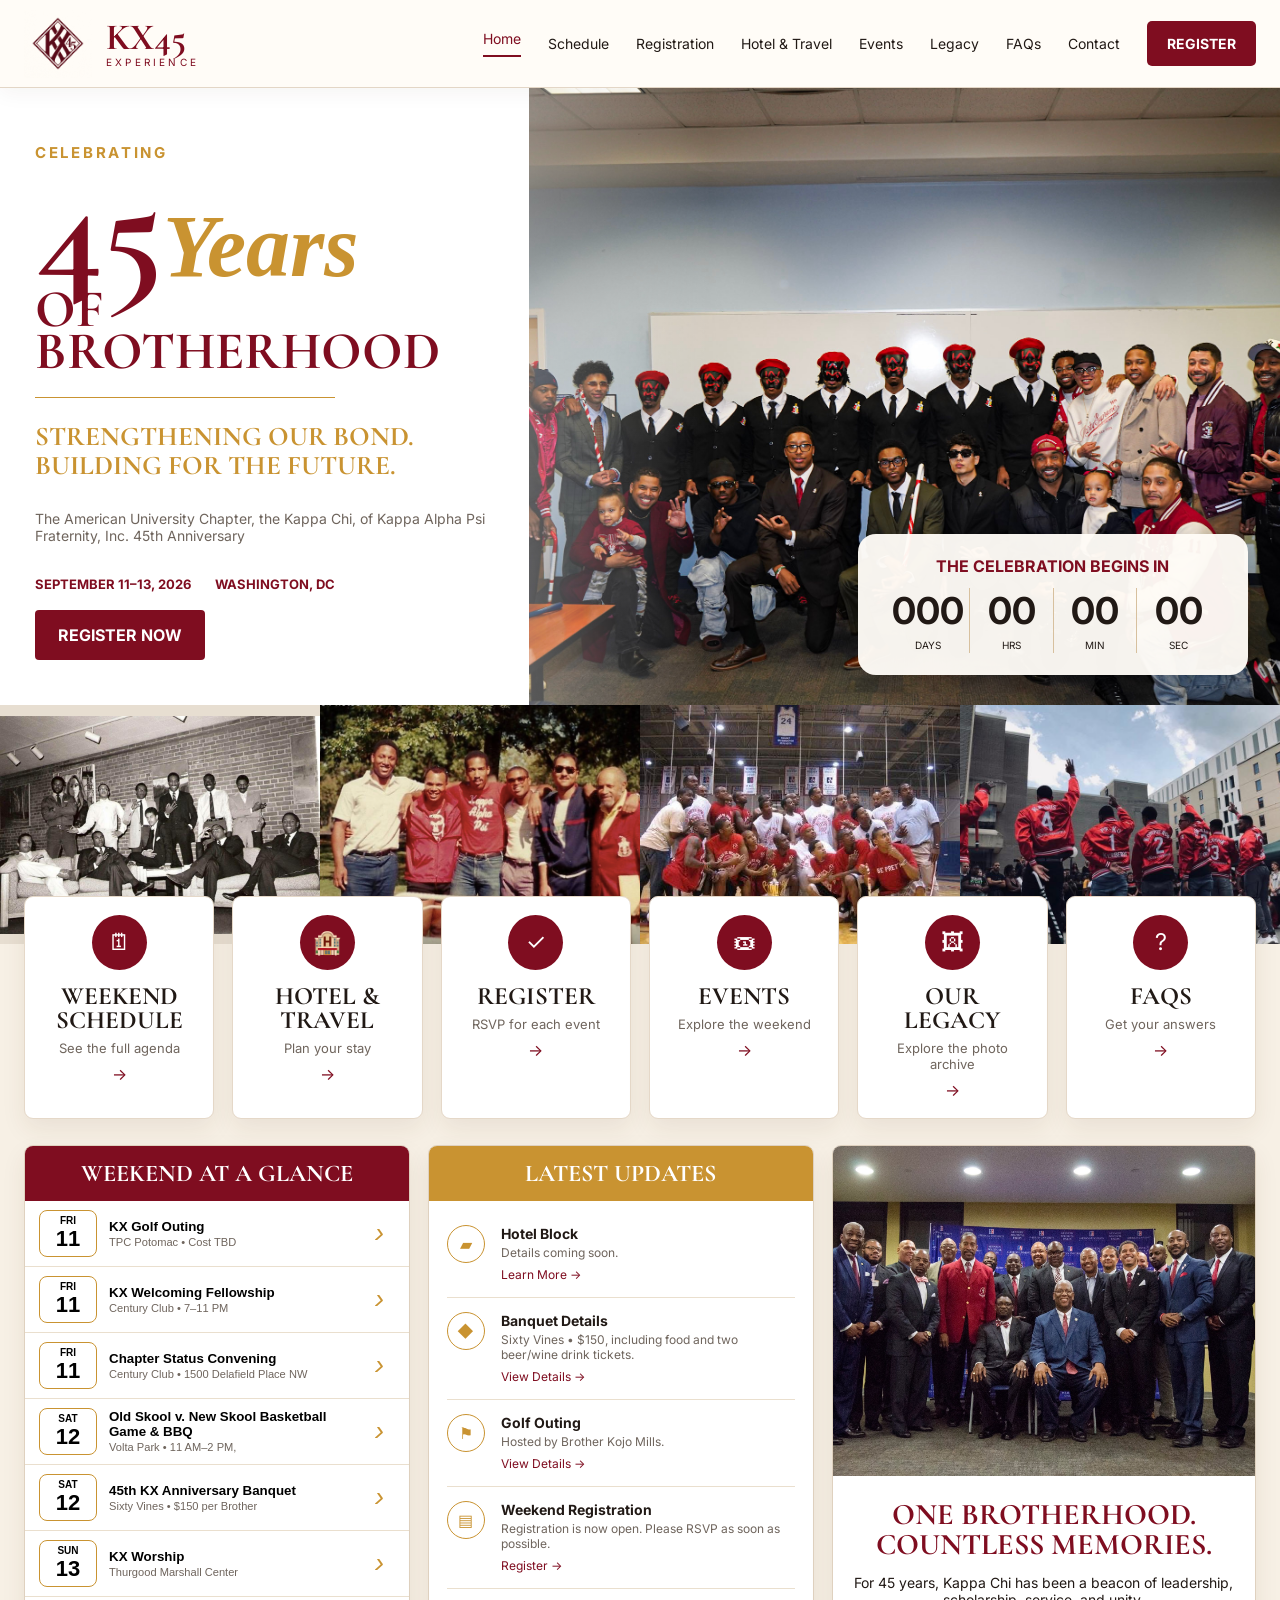
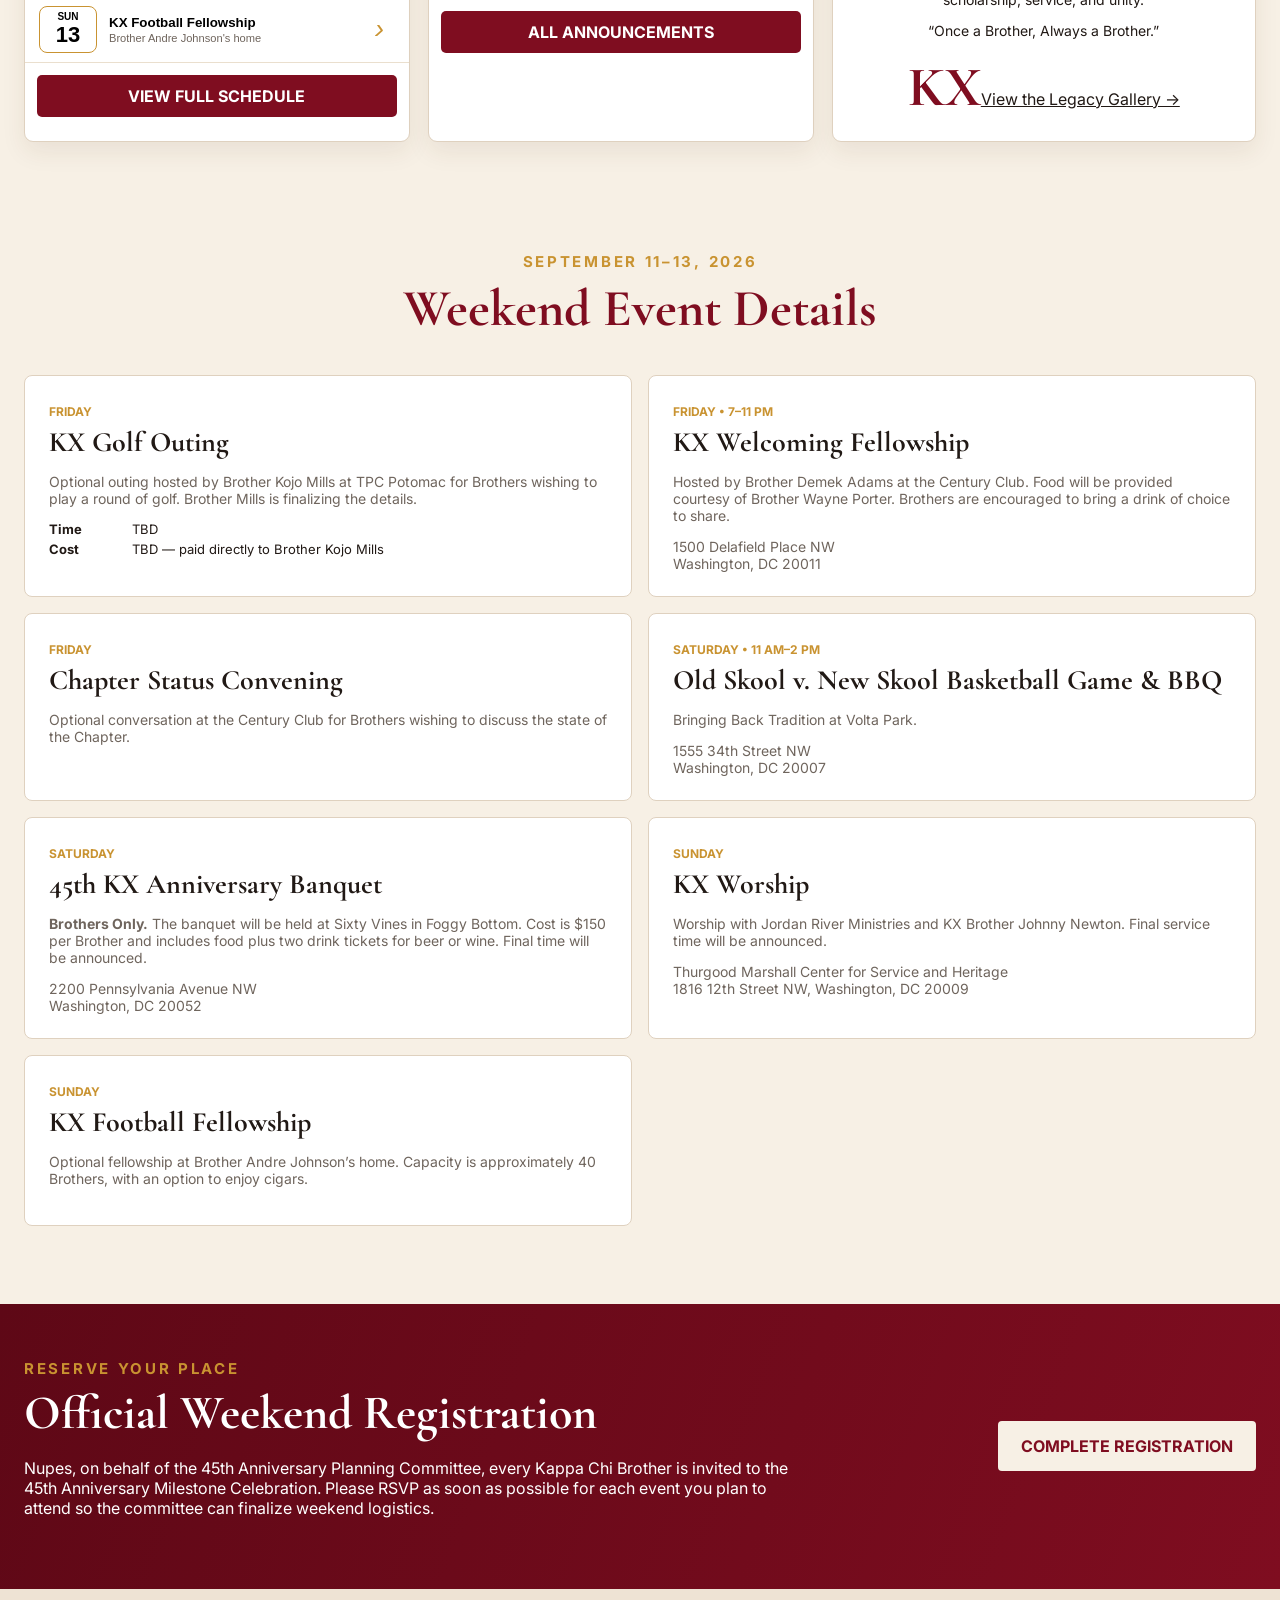
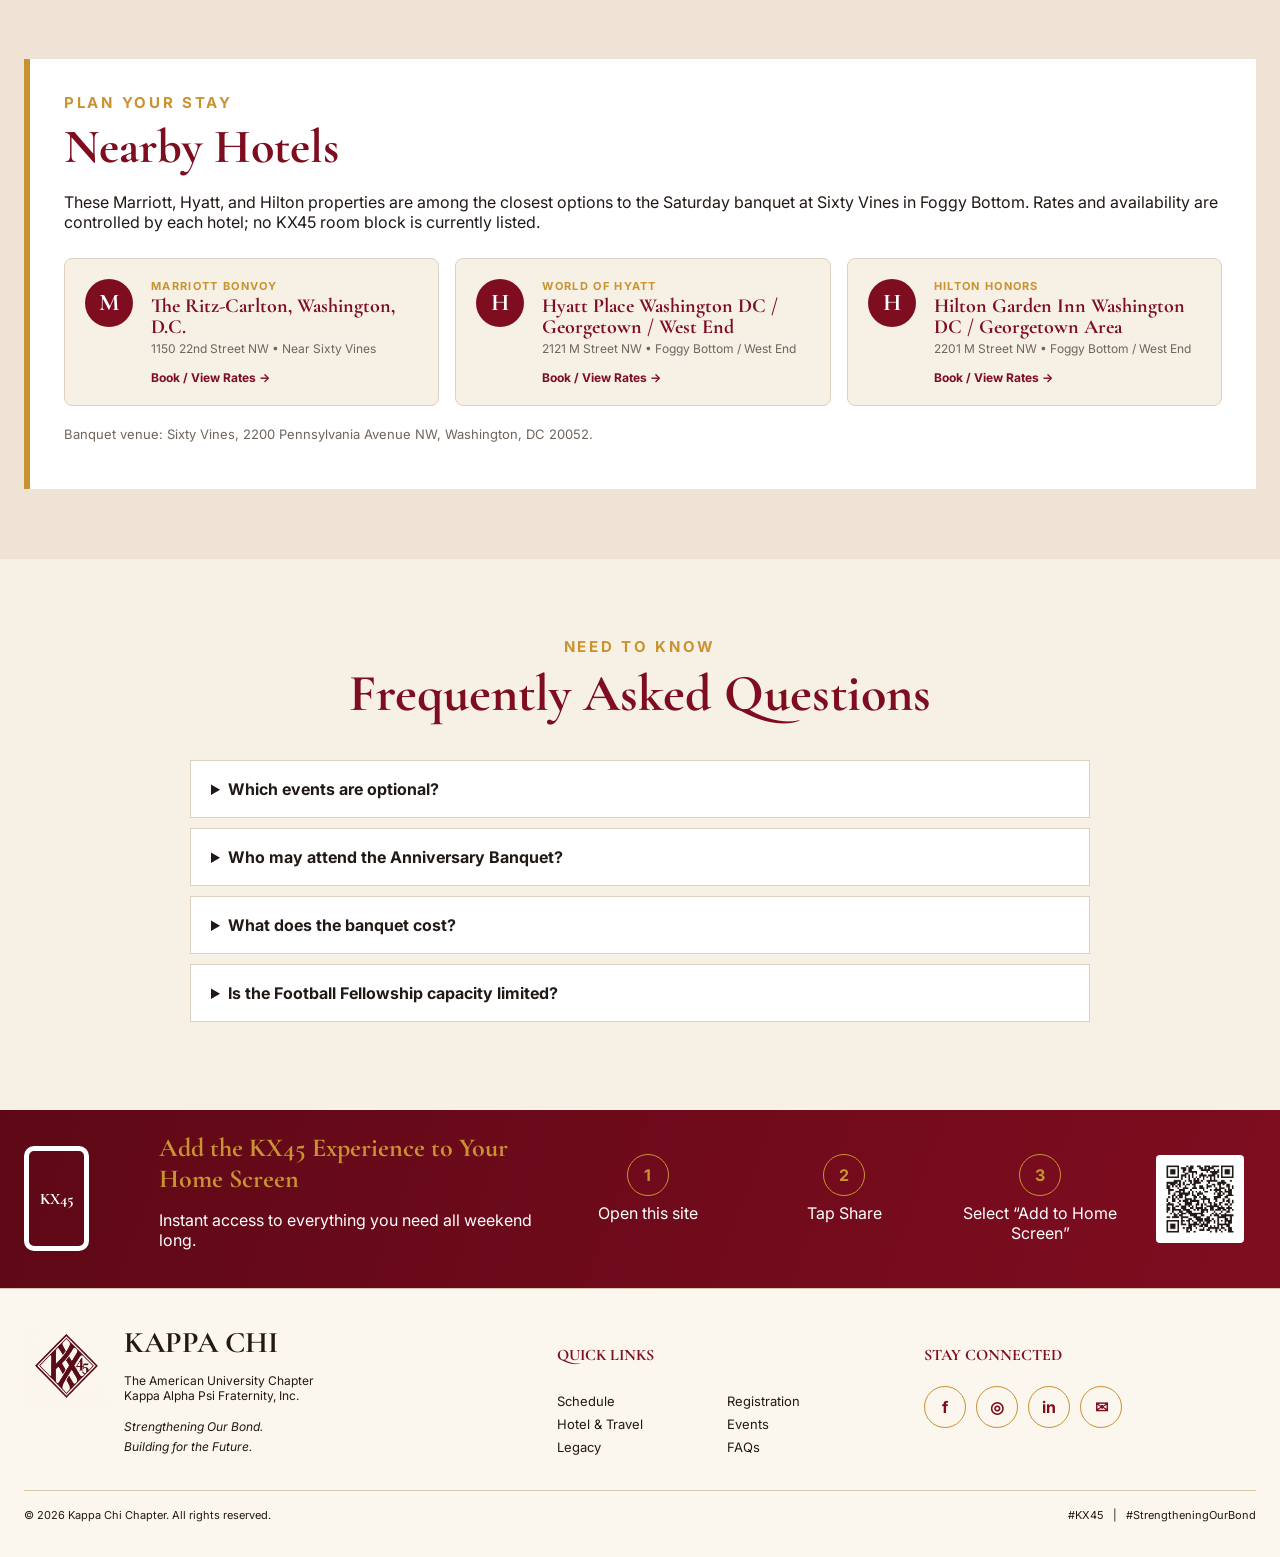
==== commit 185af332: "Add files via upload" ====
--- a/index.html
+++ b/index.html
@@ -26,7 +26,7 @@
     <a href="#registration">Registration</a>
     <a href="#hotel">Hotel & Travel</a>
     <a href="#events">Events</a>
-    <a href="#legacy">Legacy</a>
+    <a href="gallery.html">Legacy</a>
     <a href="#faqs">FAQs</a>
     <a href="#contact">Contact</a>
     <a href="https://forms.google.com" target="_blank" rel="noopener" class="header-cta registration-link">Register</a>
@@ -76,7 +76,7 @@
   <a href="#hotel" class="quick-card"><div class="icon" aria-hidden="true">🏨</div><h3>Hotel & Travel</h3><p>Plan your stay</p><span>→</span></a>
   <a href="https://forms.google.com" target="_blank" rel="noopener" class="quick-card registration-link"><div class="icon" aria-hidden="true">✓</div><h3>Register</h3><p>RSVP for each event</p><span>→</span></a>
   <a href="#events" class="quick-card"><div class="icon" aria-hidden="true">🎟</div><h3>Events</h3><p>Explore the weekend</p><span>→</span></a>
-  <a href="#legacy" class="quick-card"><div class="icon" aria-hidden="true">🏛</div><h3>Our Legacy</h3><p>45 years of impact</p><span>→</span></a>
+  <a href="gallery.html" class="quick-card"><div class="icon" aria-hidden="true">🖼</div><h3>Our Legacy</h3><p>Explore the photo archive</p><span>→</span></a>
   <a href="#faqs" class="quick-card"><div class="icon">?</div><h3>FAQs</h3><p>Get your answers</p><span>→</span></a>
 </section>
 
@@ -112,7 +112,7 @@
       <h3>One Brotherhood.<br>Countless Memories.</h3>
       <p>For 45 years, Kappa Chi has been a beacon of leadership, scholarship, service, and unity.</p>
       <blockquote>“Once a Brother, Always a Brother.”</blockquote>
-      <span class="signature">KX</span>
+      <span class="signature">KX</span><a class="legacy-gallery-link" href="gallery.html">View the Legacy Gallery →</a>
     </div>
   </div>
 </section>
@@ -214,7 +214,7 @@
     <img src="assets/images/kx45-logo-transparent.png" alt="">
     <div><h3>Kappa Chi</h3><p>The American University Chapter<br>Kappa Alpha Psi Fraternity, Inc.</p><em>Strengthening Our Bond.<br>Building for the Future.</em></div>
   </div>
-  <div class="footer-links"><h4>Quick Links</h4><a href="#schedule">Schedule</a><a href="#registration">Registration</a><a href="#hotel">Hotel & Travel</a><a href="#events">Events</a><a href="#legacy">Legacy</a><a href="#faqs">FAQs</a></div>
+  <div class="footer-links"><h4>Quick Links</h4><a href="#schedule">Schedule</a><a href="#registration">Registration</a><a href="#hotel">Hotel & Travel</a><a href="#events">Events</a><a href="gallery.html">Legacy</a><a href="#faqs">FAQs</a></div>
   <div class="social"><h4>Stay Connected</h4><div><span>f</span><span>◎</span><span>in</span><span>✉</span></div></div>
   <div class="copyright">© 2026 Kappa Chi Chapter. All rights reserved. <span>#KX45 &nbsp; | &nbsp; #StrengtheningOurBond</span></div>
 </footer>
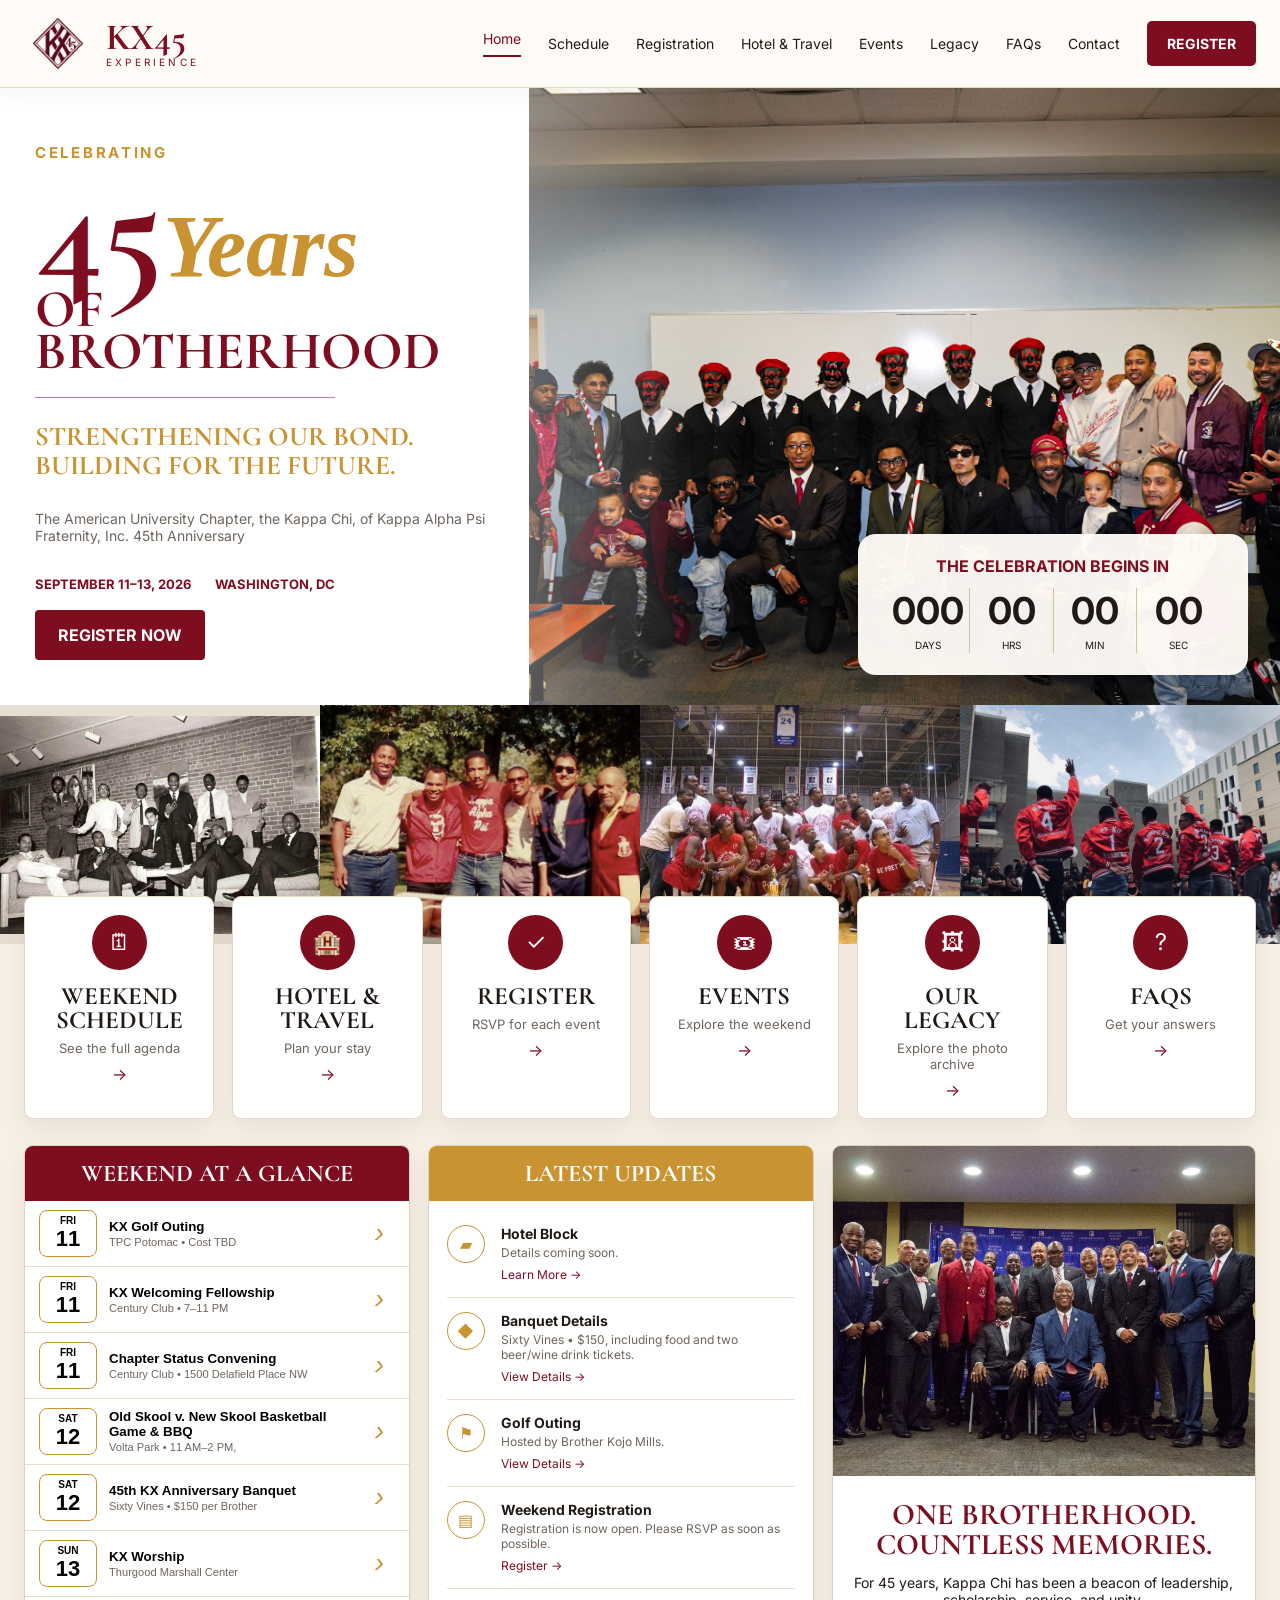
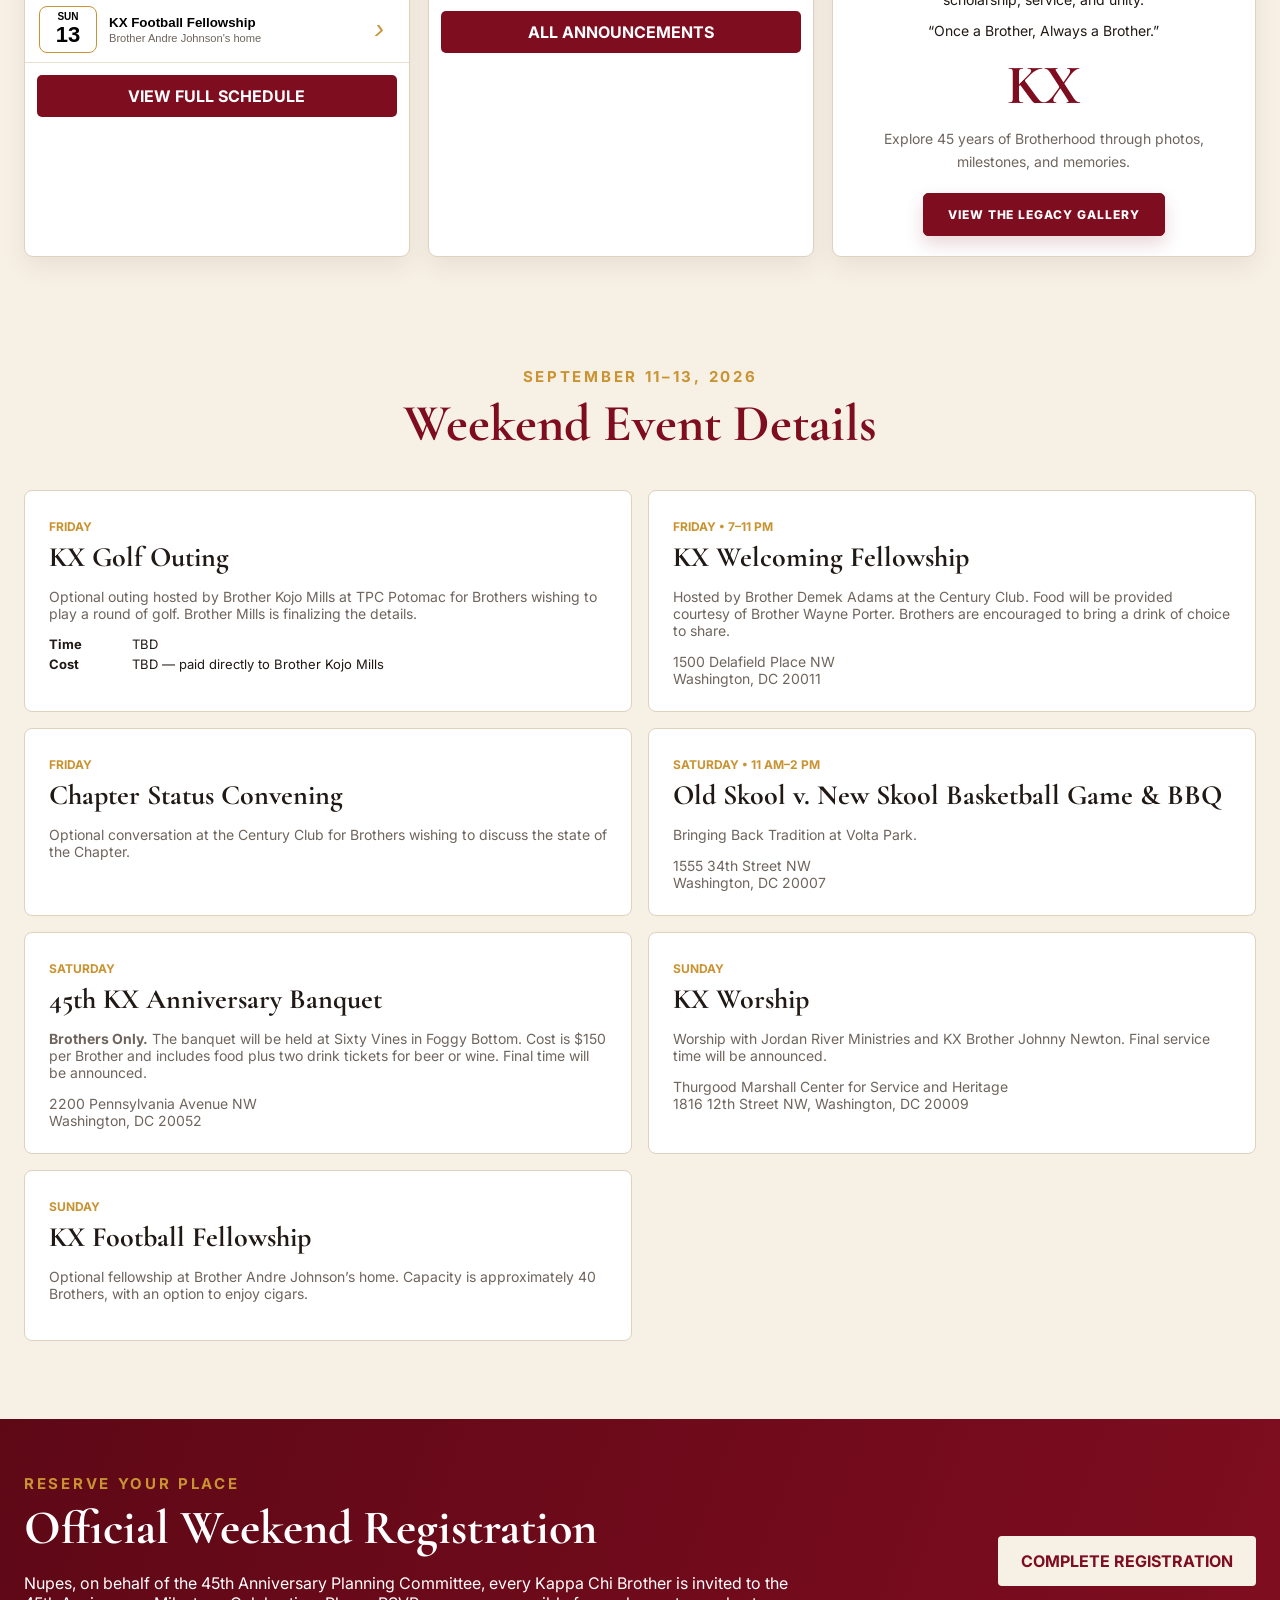
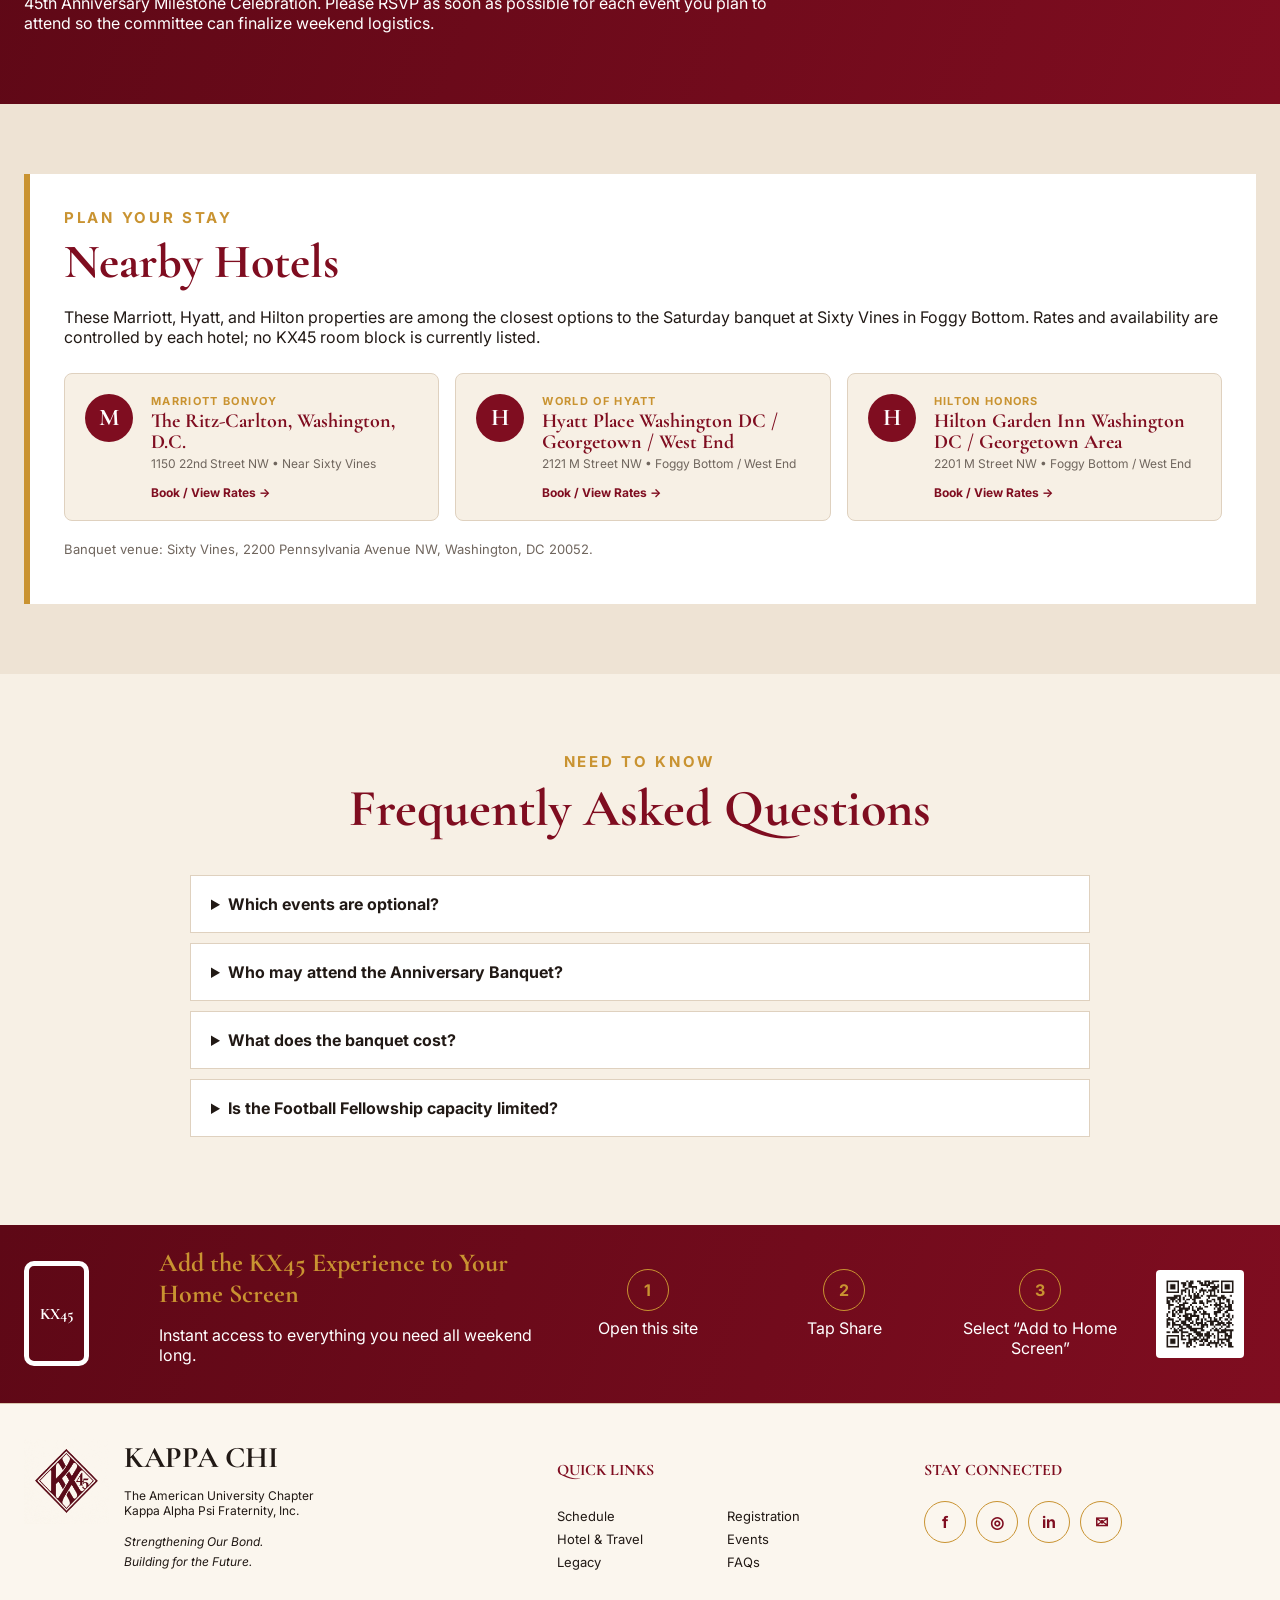
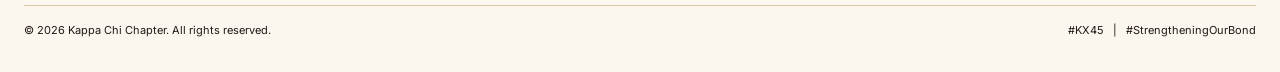
==== commit 269dedd6: "Add files via upload" ====
--- a/index.html
+++ b/index.html
@@ -112,7 +112,11 @@
       <h3>One Brotherhood.<br>Countless Memories.</h3>
       <p>For 45 years, Kappa Chi has been a beacon of leadership, scholarship, service, and unity.</p>
       <blockquote>“Once a Brother, Always a Brother.”</blockquote>
-      <span class="signature">KX</span><a class="legacy-gallery-link" href="gallery.html">View the Legacy Gallery →</a>
+      <div class="legacy-cta-block">
+        <span class="signature">KX</span>
+        <p class="legacy-gallery-copy">Explore 45 years of Brotherhood through photos, milestones, and memories.</p>
+        <a class="legacy-gallery-link" href="gallery.html">View the Legacy Gallery</a>
+      </div>
     </div>
   </div>
 </section>
--- a/assets/styles.css
+++ b/assets/styles.css
@@ -24,3 +24,11 @@
 .hotel-note{margin-top:20px;font-size:13px;color:var(--muted)}
 .qr{width:88px;height:88px;background:white;display:grid;place-items:center;padding:5px;border-radius:4px}.qr img{width:100%;height:100%;display:block}
 @media(max-width:900px){.hotel-options{grid-template-columns:1fr}}
+
+/* Centered Legacy gallery call-to-action */
+.legacy-cta-block{display:flex;flex-direction:column;align-items:center;text-align:center;margin-top:18px}
+.legacy-cta-block .signature{display:block;line-height:1;margin:0 0 14px}
+.legacy-gallery-copy{max-width:340px;margin:0 auto 20px!important;color:var(--muted);line-height:1.65}
+.legacy-gallery-link{display:inline-flex;align-items:center;justify-content:center;margin:0 auto;padding:13px 24px;border:1px solid var(--burgundy);border-radius:5px;background:var(--burgundy);color:#fff!important;font-size:12px;font-weight:800;letter-spacing:.08em;text-transform:uppercase;text-decoration:none!important;box-shadow:0 8px 18px rgba(134,28,43,.18);transition:transform .2s ease,background .2s ease,color .2s ease,border-color .2s ease}
+.legacy-gallery-link:hover,.legacy-gallery-link:focus-visible{background:var(--gold);border-color:var(--gold);color:#2e1715!important;transform:translateY(-2px)}
+@media(max-width:640px){.legacy-gallery-link{width:100%;max-width:310px}.legacy-gallery-copy{max-width:300px}}
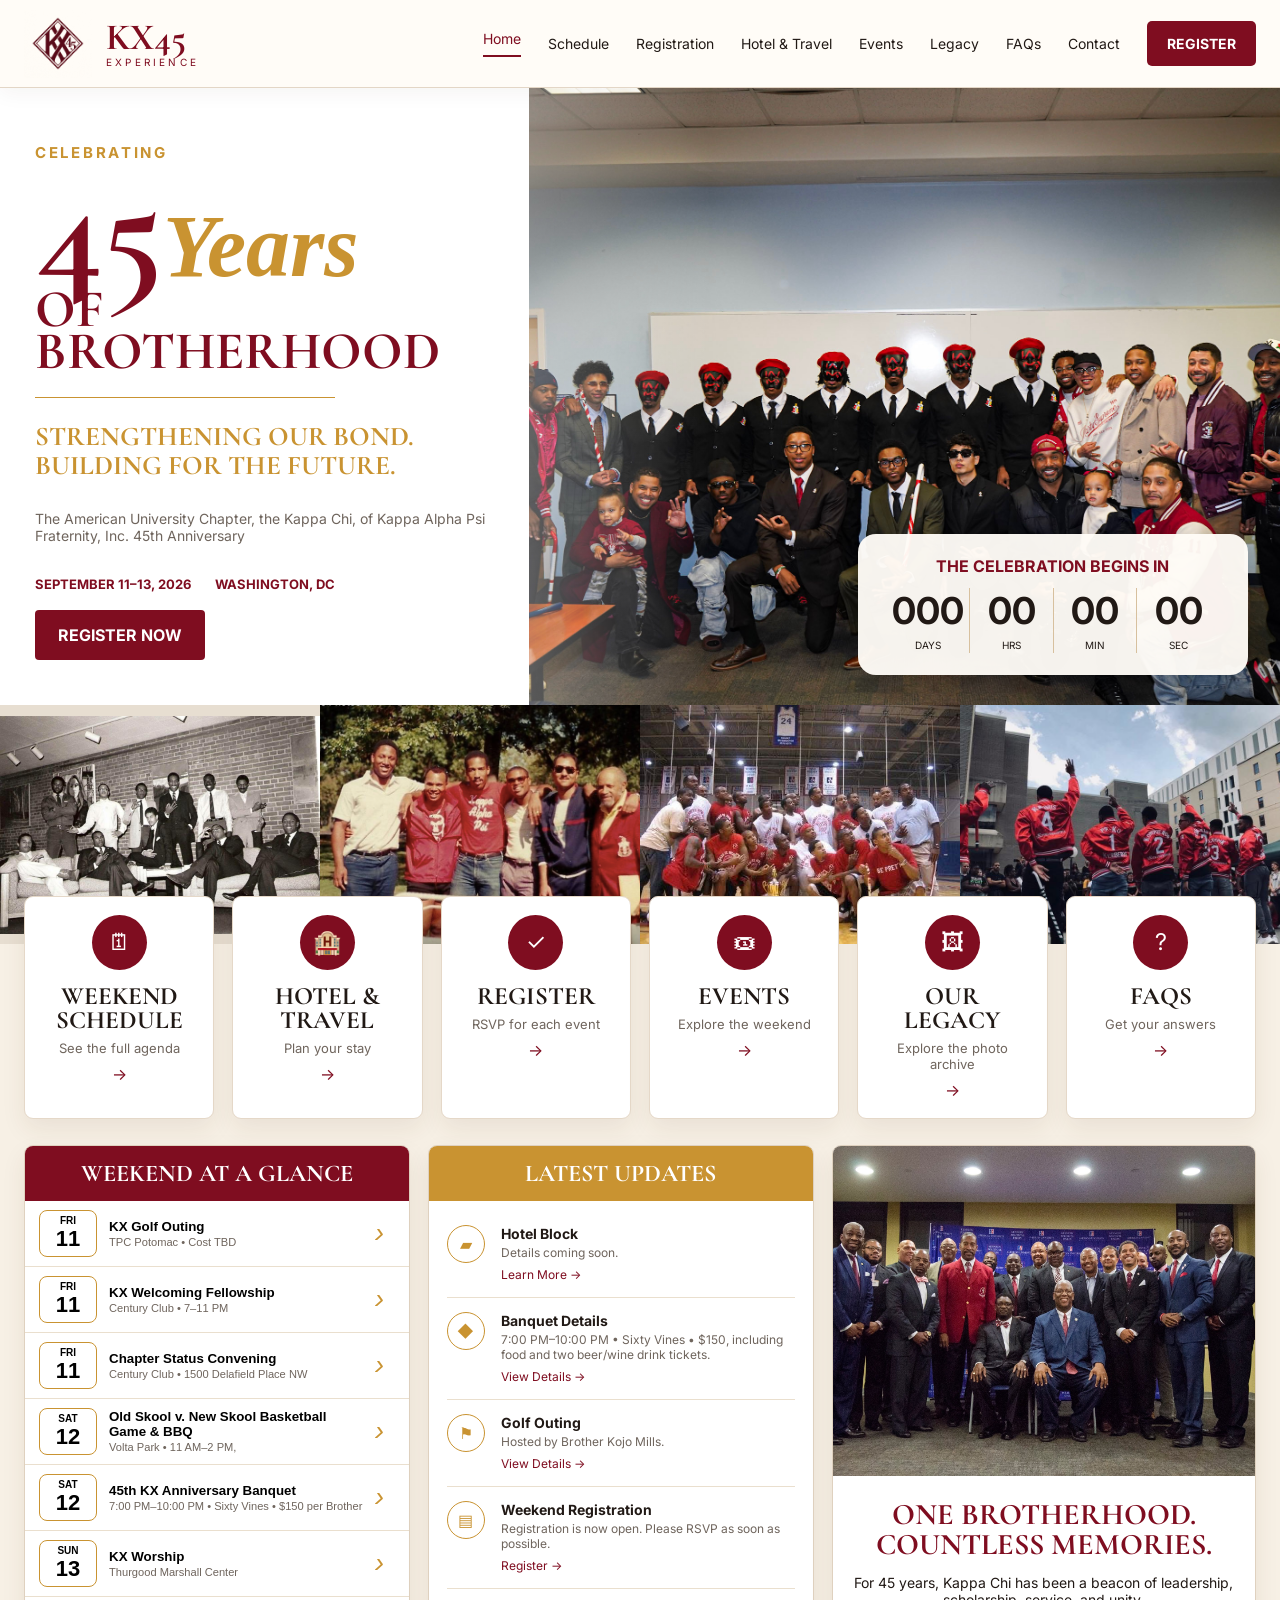
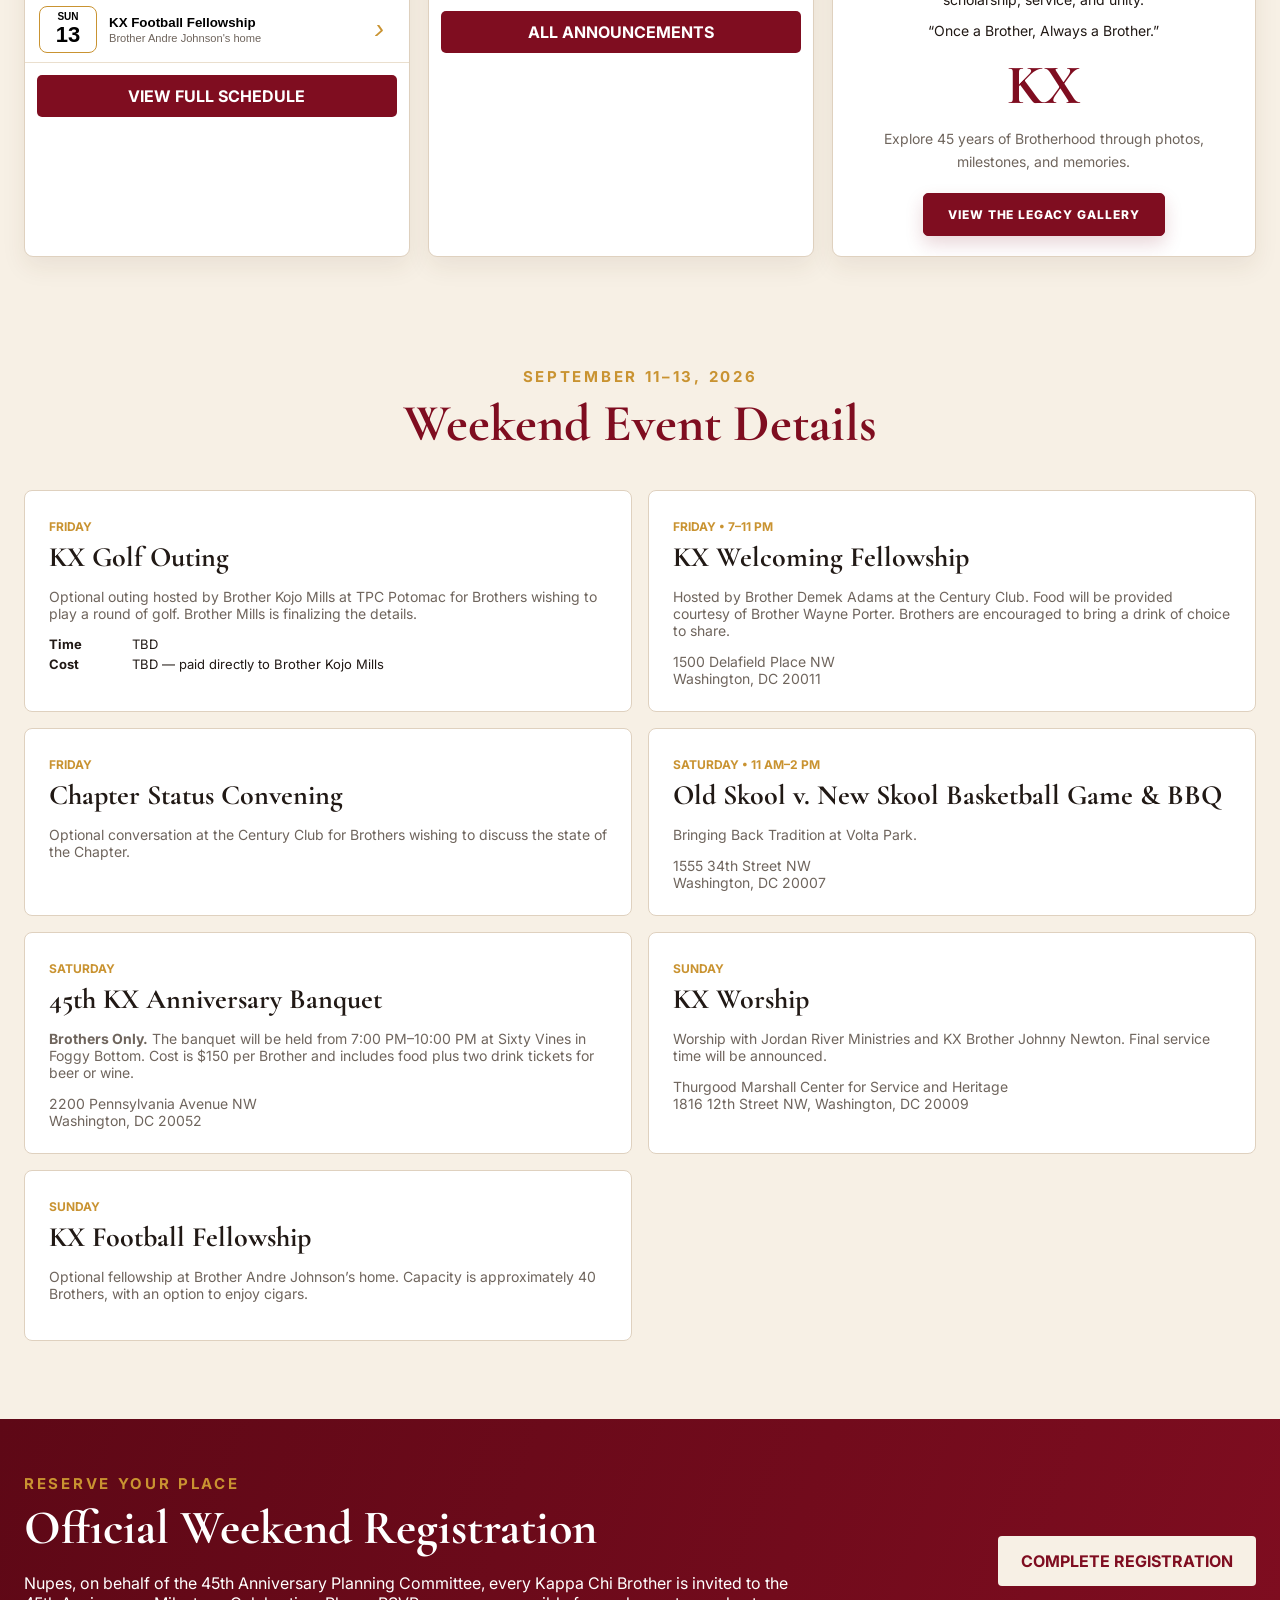
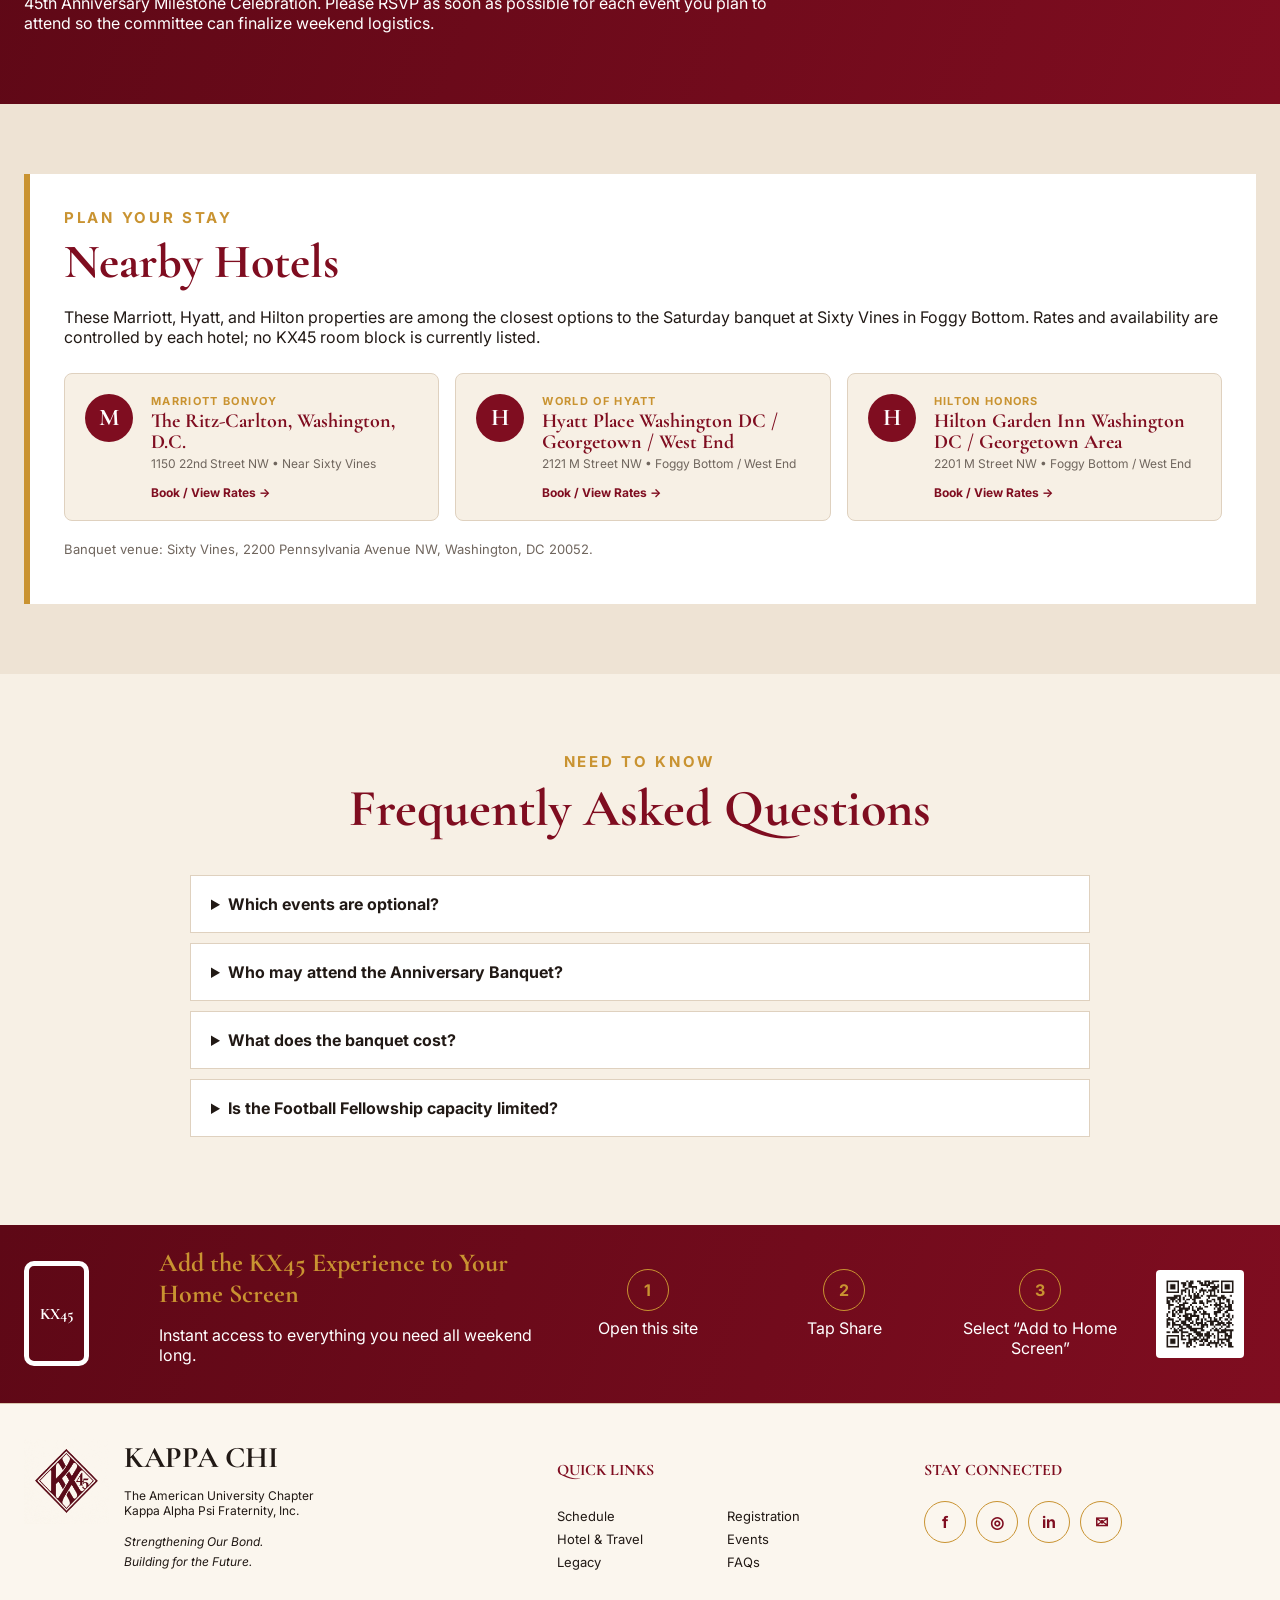
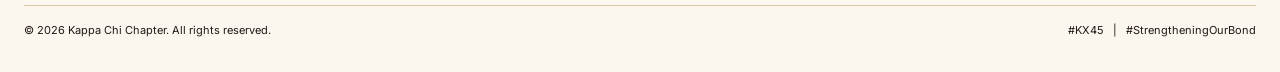
==== commit e91c3ba4: "Add files via upload" ====
--- a/index.html
+++ b/index.html
@@ -88,7 +88,7 @@
       <button data-modal="welcome"><time><b>Fri</b><strong>11</strong></time><span><b>KX Welcoming Fellowship</b><small>Century Club • 7–11 PM</small></span><i>›</i></button>
       <button data-modal="convening"><time><b>Fri</b><strong>11</strong></time><span><b>Chapter Status Convening</b><small>Century Club • 1500 Delafield Place NW</small></span><i>›</i></button>
       <button data-modal="family"><time><b>Sat</b><strong>12</strong></time><span><b>Old Skool v. New Skool Basketball Game & BBQ</b><small>Volta Park • 11 AM–2 PM,</small></span><i>›</i></button>
-      <button data-modal="banquet"><time><b>Sat</b><strong>12</strong></time><span><b>45th KX Anniversary Banquet</b><small>Sixty Vines • $150 per Brother</small></span><i>›</i></button>
+      <button data-modal="banquet"><time><b>Sat</b><strong>12</strong></time><span><b>45th KX Anniversary Banquet</b><small>7:00 PM–10:00 PM • Sixty Vines • $150 per Brother</small></span><i>›</i></button>
       <button data-modal="worship"><time><b>Sun</b><strong>13</strong></time><span><b>KX Worship</b><small>Thurgood Marshall Center</small></span><i>›</i></button>
       <button data-modal="football"><time><b>Sun</b><strong>13</strong></time><span><b>KX Football Fellowship</b><small>Brother Andre Johnson's home</small></span><i>›</i></button>
     </div>
@@ -99,7 +99,7 @@
     <div class="panel-title gold">Latest Updates</div>
     <div class="update-list">
       <article><span>▰</span><div><h4>Hotel Block</h4><p>Details coming soon.</p><a href="#hotel">Learn More →</a></div></article>
-      <article><span>◆</span><div><h4>Banquet Details</h4><p>Sixty Vines • $150, including food and two beer/wine drink tickets.</p><a href="#events">View Details →</a></div></article>
+      <article><span>◆</span><div><h4>Banquet Details</h4><p>7:00 PM–10:00 PM • Sixty Vines • $150, including food and two beer/wine drink tickets.</p><a href="#events">View Details →</a></div></article>
       <article><span>⚑</span><div><h4>Golf Outing</h4><p>Hosted by Brother Kojo Mills.</p><a href="#events">View Details →</a></div></article>
       <article><span>▤</span><div><h4>Weekend Registration</h4><p>Registration is now open. Please RSVP as soon as possible.</p><a href="https://forms.google.com" target="_blank" rel="noopener" class="registration-link">Register →</a></div></article>
     </div>
@@ -149,7 +149,7 @@
     </article>
     <article>
       <span>Saturday</span><h3>45th KX Anniversary Banquet</h3>
-      <p><strong>Brothers Only.</strong> The banquet will be held at Sixty Vines in Foggy Bottom. Cost is $150 per Brother and includes food plus two drink tickets for beer or wine. Final time will be announced.</p><address>2200 Pennsylvania Avenue NW<br>Washington, DC 20052</address>
+      <p><strong>Brothers Only.</strong> The banquet will be held from 7:00 PM–10:00 PM at Sixty Vines in Foggy Bottom. Cost is $150 per Brother and includes food plus two drink tickets for beer or wine.</p><address>2200 Pennsylvania Avenue NW<br>Washington, DC 20052</address>
     </article>
     <article>
       <span>Sunday</span><h3>KX Worship</h3>
@@ -200,7 +200,7 @@
   <div class="faq-list">
     <details><summary>Which events are optional?</summary><p>The Golf Outing, Chapter Status Convening, and Football Fellowship are optional opportunities.</p></details>
     <details><summary>Who may attend the Anniversary Banquet?</summary><p>The Anniversary Banquet is a Brothers-only event.</p></details>
-    <details><summary>What does the banquet cost?</summary><p>The banquet is $150 per Brother and includes food plus two drink tickets for beer or wine.</p></details>
+    <details><summary>What does the banquet cost?</summary><p>The banquet will take place from 7:00 PM–10:00 PM and is $150 per Brother, including food plus two drink tickets for beer or wine.</p></details>
     <details><summary>Is the Football Fellowship capacity limited?</summary><p>Yes. Capacity is approximately 40 Brothers.</p></details>
   </div>
 </section>
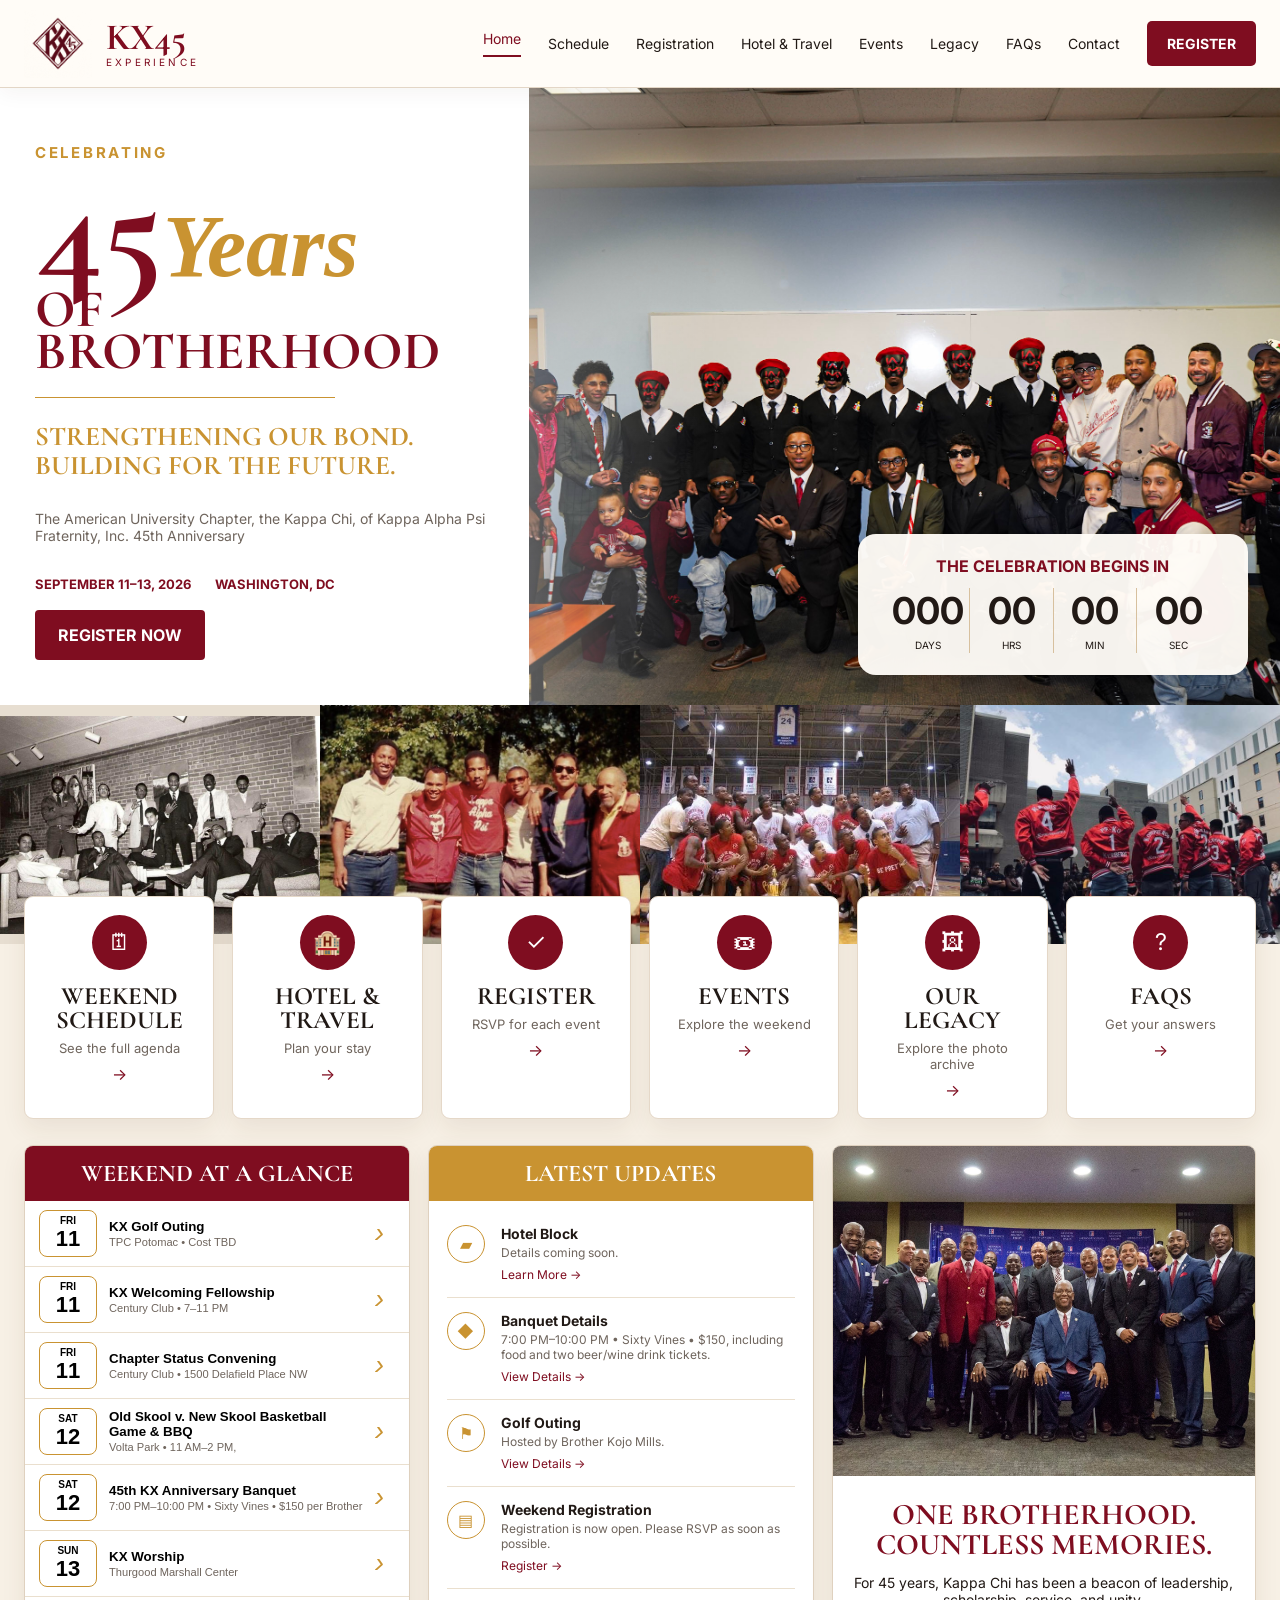
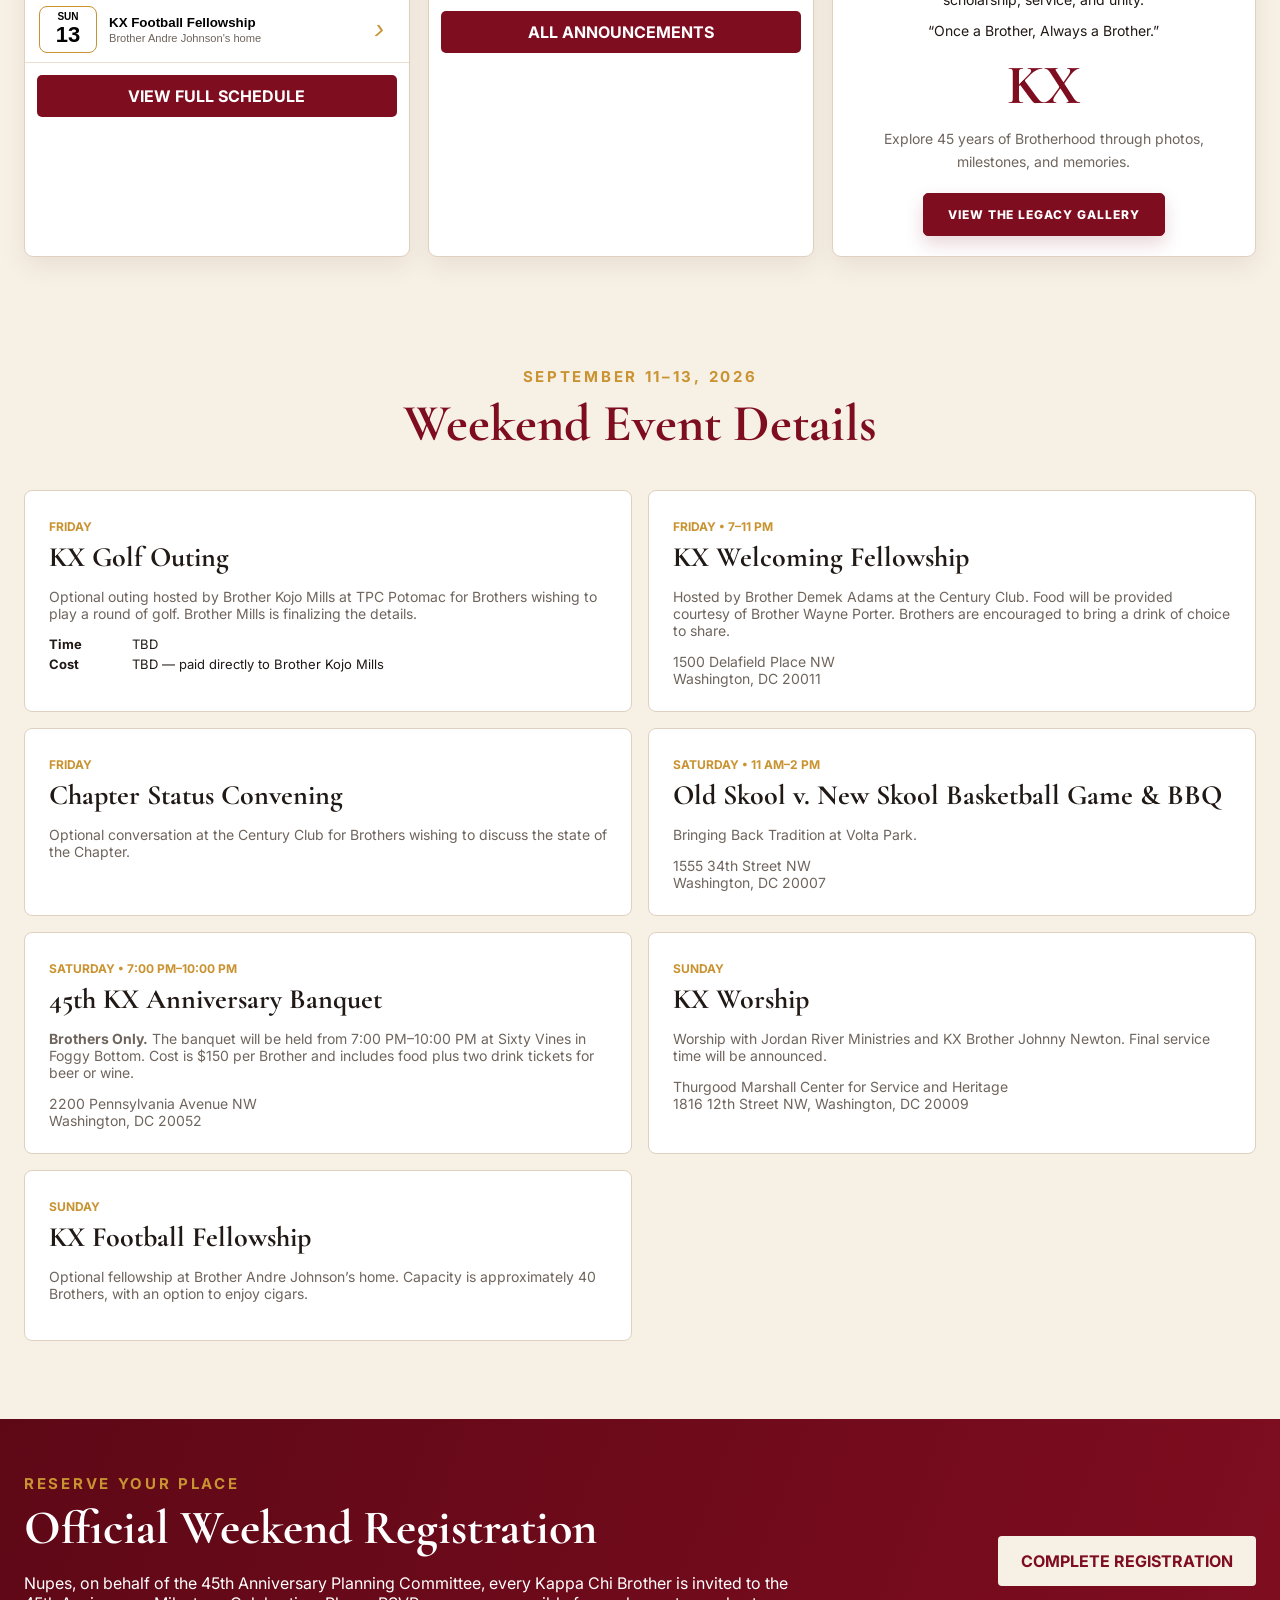
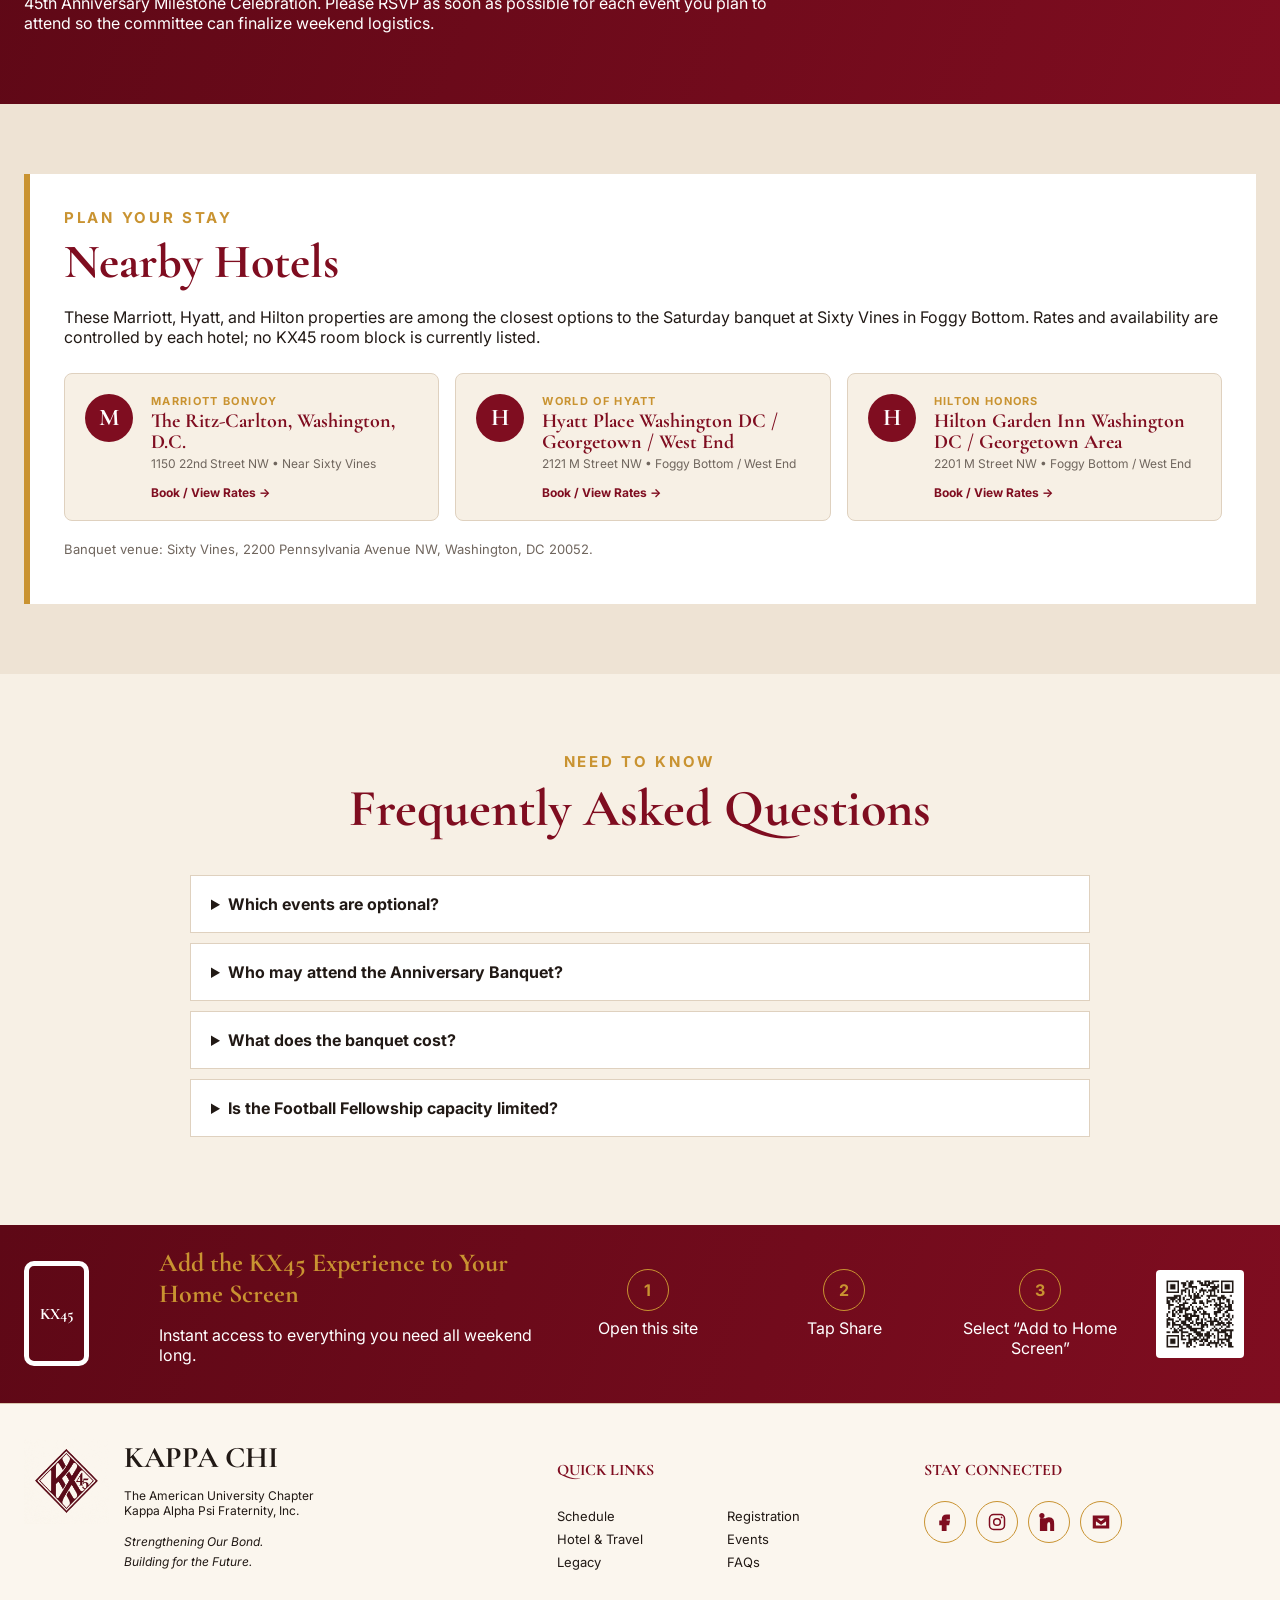
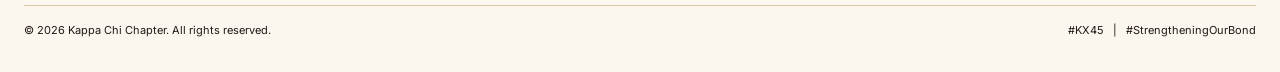
==== commit 6dcd48dd: "Add files via upload" ====
--- a/index.html
+++ b/index.html
@@ -148,7 +148,7 @@
       <address>1555 34th Street NW<br>Washington, DC 20007</address>
     </article>
     <article>
-      <span>Saturday</span><h3>45th KX Anniversary Banquet</h3>
+      <span>Saturday • 7:00 PM–10:00 PM</span><h3>45th KX Anniversary Banquet</h3>
       <p><strong>Brothers Only.</strong> The banquet will be held from 7:00 PM–10:00 PM at Sixty Vines in Foggy Bottom. Cost is $150 per Brother and includes food plus two drink tickets for beer or wine.</p><address>2200 Pennsylvania Avenue NW<br>Washington, DC 20052</address>
     </article>
     <article>
@@ -219,7 +219,12 @@
     <div><h3>Kappa Chi</h3><p>The American University Chapter<br>Kappa Alpha Psi Fraternity, Inc.</p><em>Strengthening Our Bond.<br>Building for the Future.</em></div>
   </div>
   <div class="footer-links"><h4>Quick Links</h4><a href="#schedule">Schedule</a><a href="#registration">Registration</a><a href="#hotel">Hotel & Travel</a><a href="#events">Events</a><a href="gallery.html">Legacy</a><a href="#faqs">FAQs</a></div>
-  <div class="social"><h4>Stay Connected</h4><div><span>f</span><span>◎</span><span>in</span><span>✉</span></div></div>
+  <div class="social"><h4>Stay Connected</h4><div>
+    <a href="https://www.facebook.com/share/g/1CDSYYfnzS/?mibextid=wwXIfr" target="_blank" rel="noopener noreferrer" aria-label="Kappa Chi on Facebook" title="Facebook"><svg viewBox="0 0 24 24" aria-hidden="true"><path d="M14 8h3V4h-3c-3 0-5 2-5 5v2H6v4h3v7h4v-7h3.2l.8-4H13V9c0-.7.3-1 1-1Z"/></svg></a>
+    <a href="https://www.instagram.com/kx_nupes?igsh=czExZGtqYzd3cnZ4" target="_blank" rel="noopener noreferrer" aria-label="Kappa Chi on Instagram" title="Instagram"><svg viewBox="0 0 24 24" aria-hidden="true"><rect x="3" y="3" width="18" height="18" rx="5" ry="5"/><circle cx="12" cy="12" r="4"/><circle cx="17.5" cy="6.5" r="1" class="icon-fill"/></svg></a>
+    <a href="https://www.linkedin.com/groups/4771712/" target="_blank" rel="noopener noreferrer" aria-label="Kappa Chi on LinkedIn" title="LinkedIn"><svg viewBox="0 0 24 24" aria-hidden="true"><path d="M5 8.5H2V22h3V8.5ZM3.5 2A2.25 2.25 0 1 0 3.5 6.5 2.25 2.25 0 0 0 3.5 2ZM9 8.5H6V22h3v-7.1c0-1.9.8-3.9 3.1-3.9 2.2 0 2.2 2.1 2.2 4V22h3v-8c0-3.9-.8-6.9-5.4-6.9-2.2 0-3.6 1.2-4.2 2.3H9V8.5Z"/></svg></a>
+    <a href="mailto:qdjones1911@gmail.com" aria-label="Email the KX45 Planning Committee" title="Email"><svg viewBox="0 0 24 24" aria-hidden="true"><path d="M3 5h18v14H3V5Zm9 7 7-5H5l7 5Zm0 2.4L5 9.4V17h14V9.4l-7 5Z"/></svg></a>
+  </div></div>
   <div class="copyright">© 2026 Kappa Chi Chapter. All rights reserved. <span>#KX45 &nbsp; | &nbsp; #StrengtheningOurBond</span></div>
 </footer>
 
--- a/assets/styles.css
+++ b/assets/styles.css
@@ -32,3 +32,6 @@
 .legacy-gallery-link{display:inline-flex;align-items:center;justify-content:center;margin:0 auto;padding:13px 24px;border:1px solid var(--burgundy);border-radius:5px;background:var(--burgundy);color:#fff!important;font-size:12px;font-weight:800;letter-spacing:.08em;text-transform:uppercase;text-decoration:none!important;box-shadow:0 8px 18px rgba(134,28,43,.18);transition:transform .2s ease,background .2s ease,color .2s ease,border-color .2s ease}
 .legacy-gallery-link:hover,.legacy-gallery-link:focus-visible{background:var(--gold);border-color:var(--gold);color:#2e1715!important;transform:translateY(-2px)}
 @media(max-width:640px){.legacy-gallery-link{width:100%;max-width:310px}.legacy-gallery-copy{max-width:300px}}
+
+/* Connected social links */
+.social a{width:42px;height:42px;border:1px solid var(--gold);border-radius:50%;display:grid;place-items:center;color:var(--burgundy);text-decoration:none;transition:background .2s ease,color .2s ease,transform .2s ease}.social a:hover,.social a:focus-visible{background:var(--burgundy);color:#fff;transform:translateY(-2px);outline:none}.social svg{width:20px;height:20px;fill:currentColor;stroke:currentColor;stroke-width:1.8}.social svg rect,.social svg circle{fill:none}.social svg .icon-fill{fill:currentColor;stroke:none}
